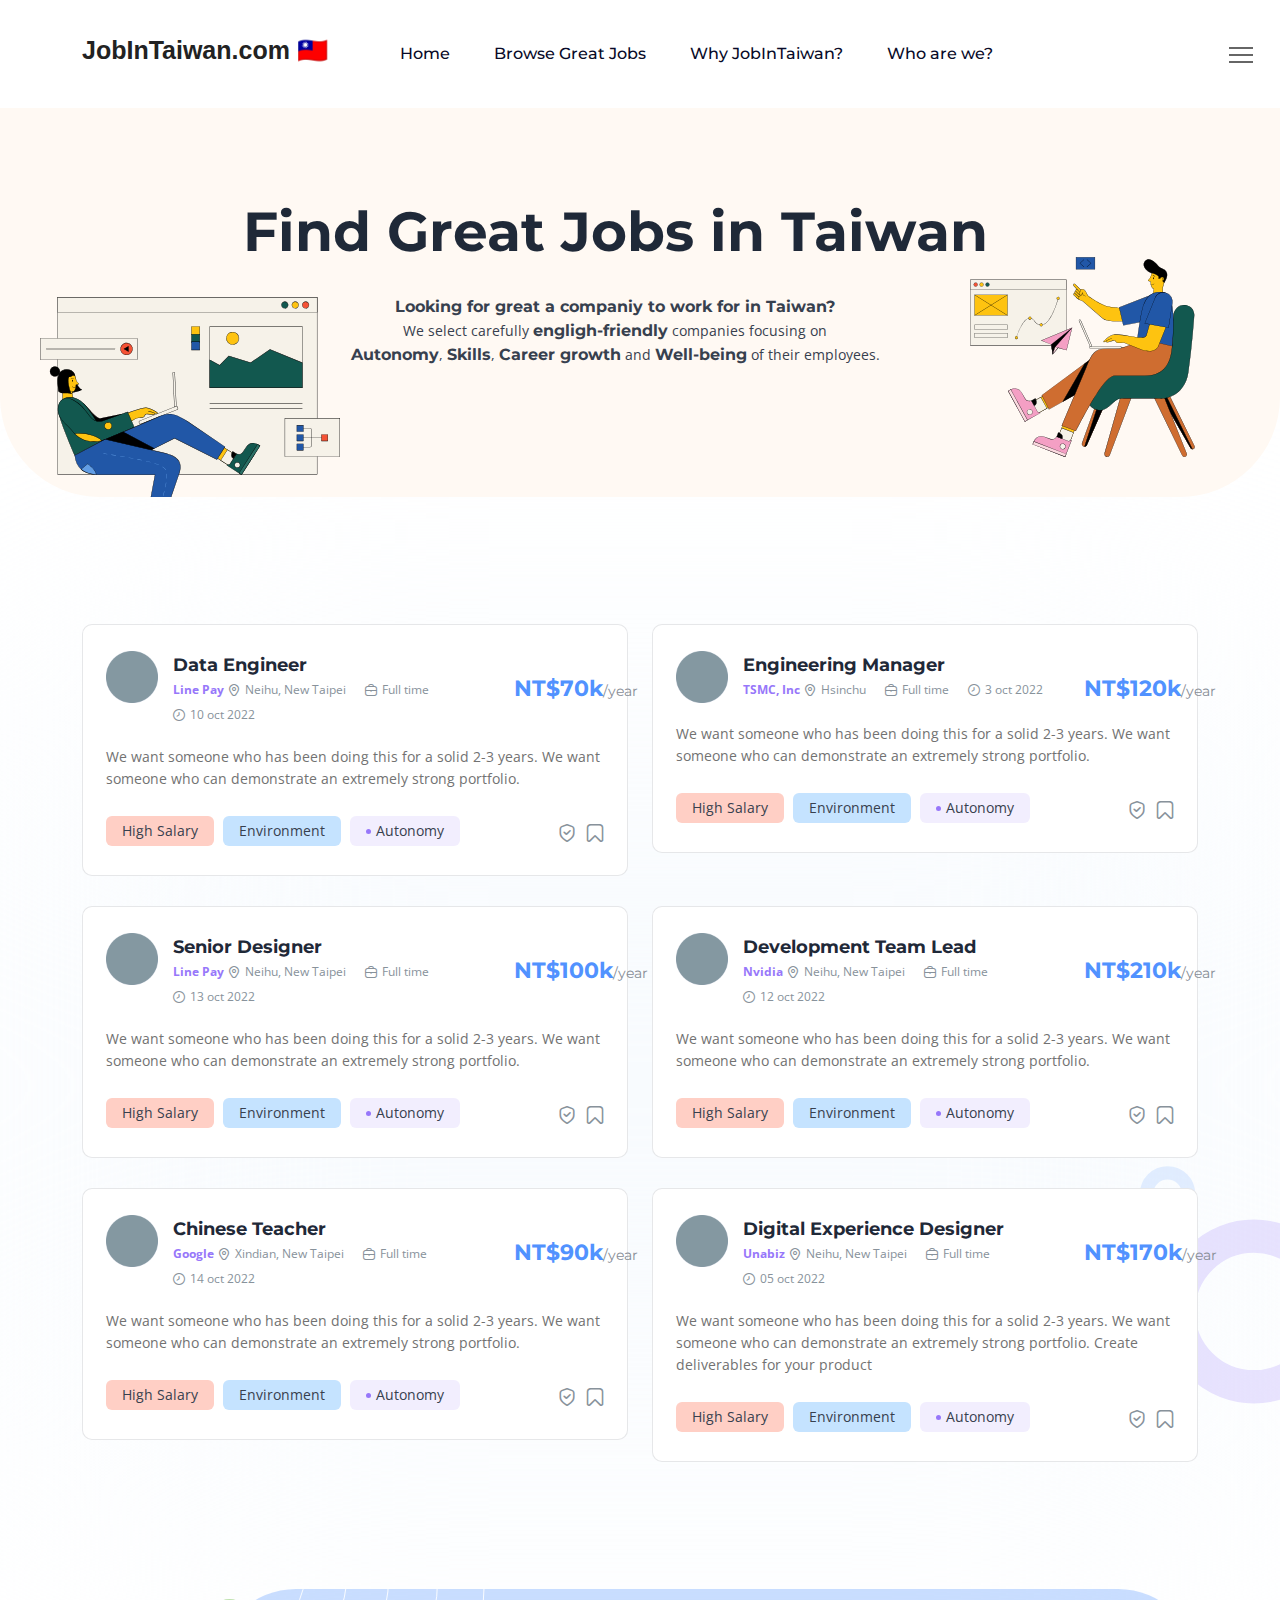
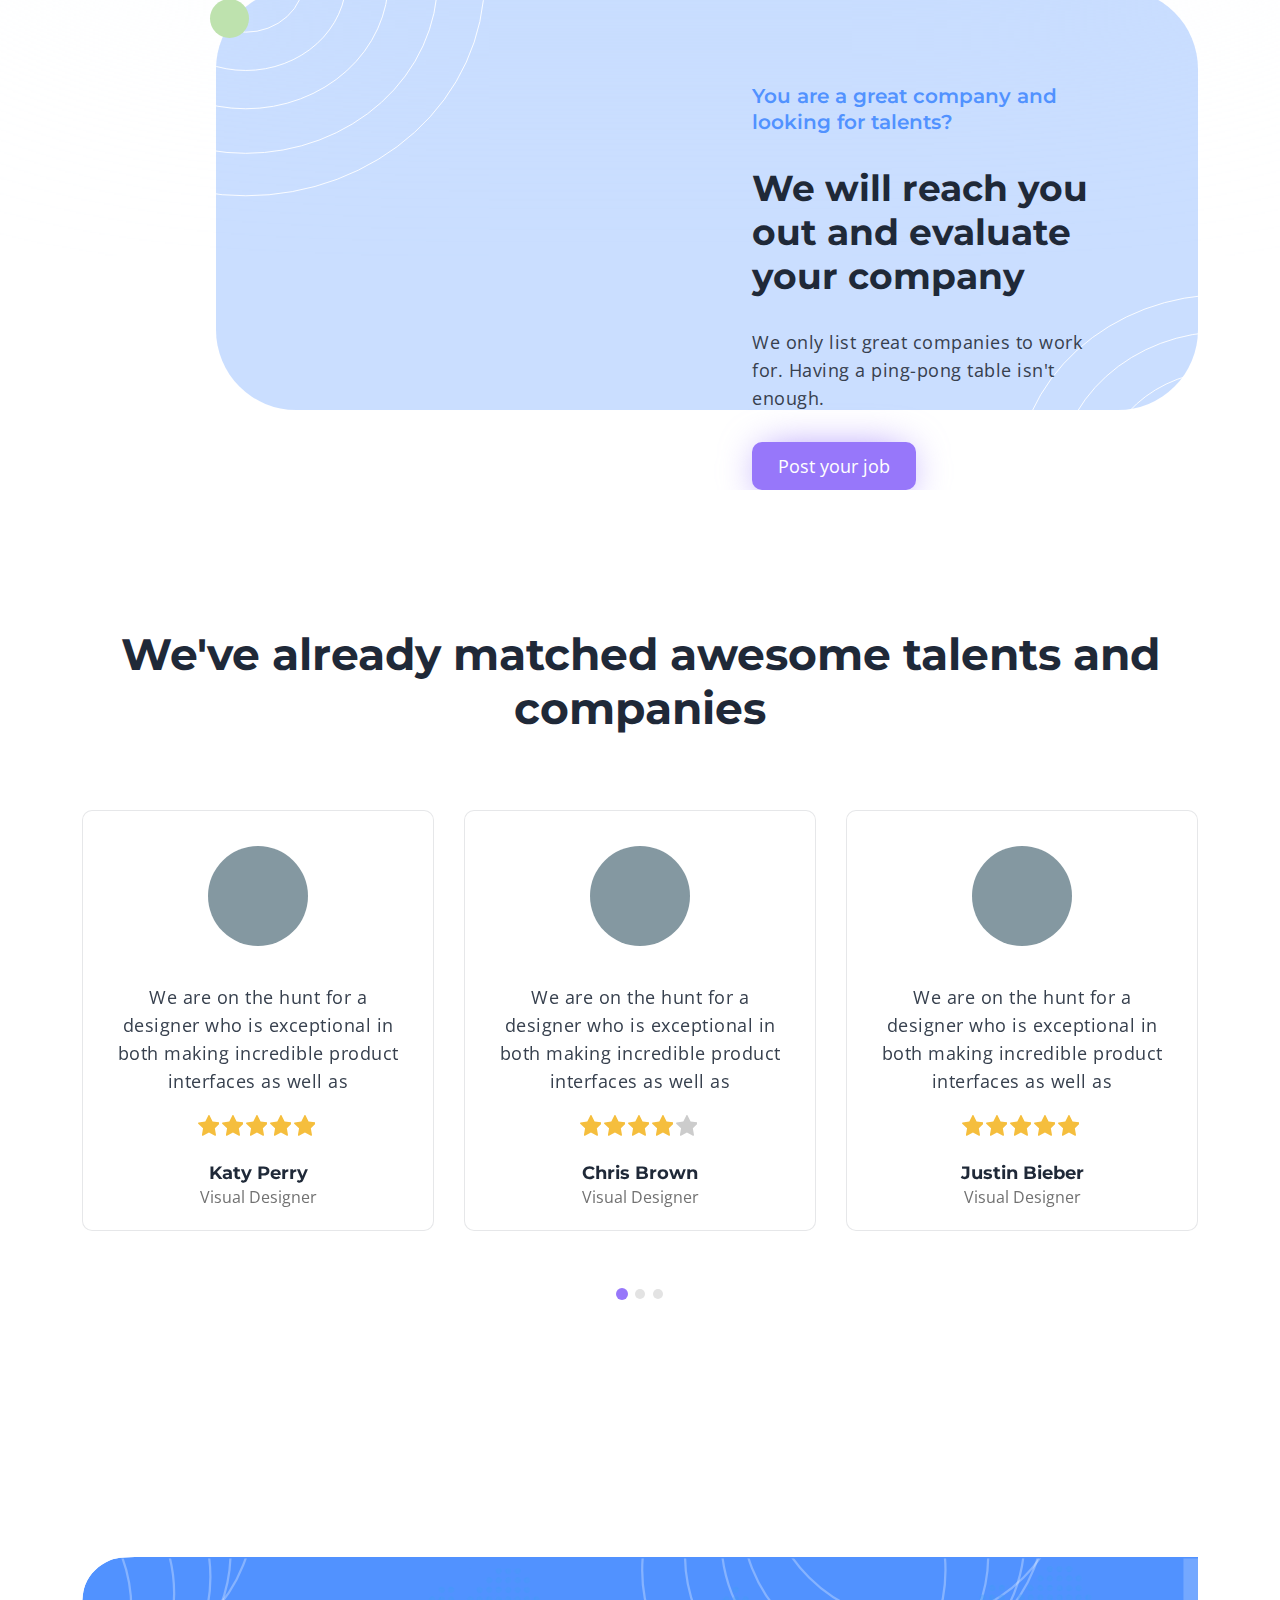
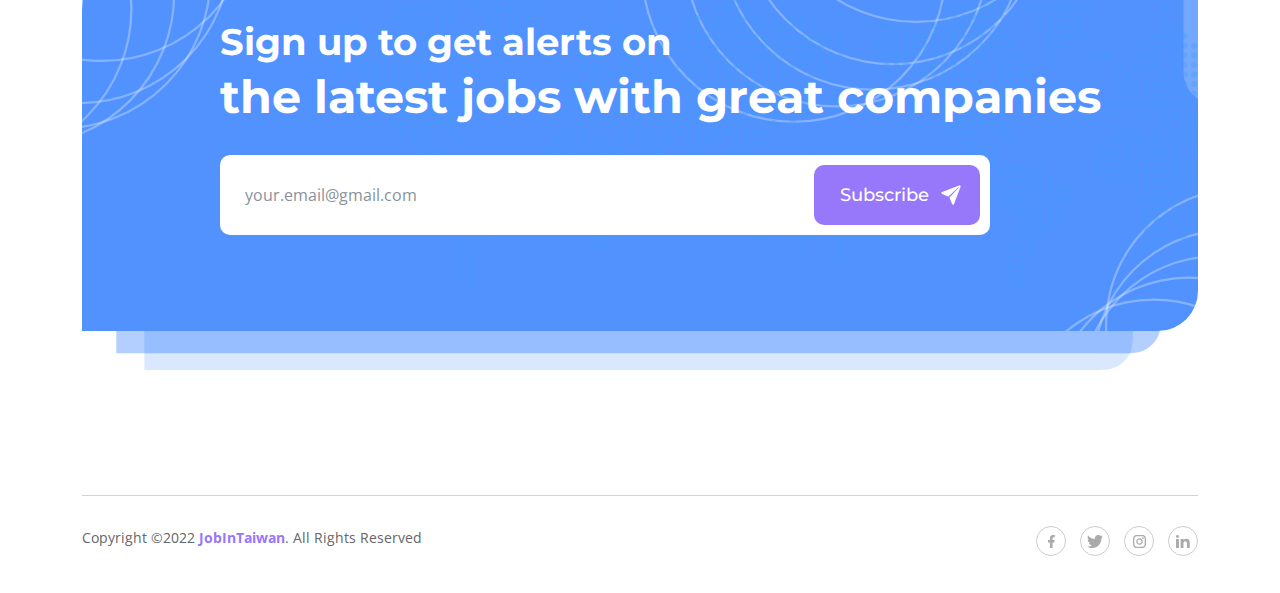
==== index.html @ 274bba0e "replace" ====
<!DOCTYPE html>
<html class="no-js" lang="en">
<head>
    <meta charset="utf-8" />
    <title>JobInTaiwan - Find Great Jobs in Taiwan</title>
    <meta http-equiv="x-ua-compatible" content="ie=edge" />
    <meta name="description" content="" />
    <meta name="viewport" content="width=device-width, initial-scale=1" />
    <meta property="og:title" content="" />
    <meta property="og:type" content="" />
    <meta property="og:url" content="" />
    <meta property="og:image" content="" />
    <!-- Favicon -->
    <link rel="shortcut icon" type="image/x-icon" href="assets/imgs/theme/favicon.svg" />
    <!-- Template CSS -->
    <link rel="stylesheet" href="assets/css/plugins/animate.min.css" />
    <link rel="stylesheet" href="assets/css/main.css?v=1.0" />
</head>

<body>
    <!-- Preloader Start -->
    <div id="preloader-active">
        <div class="preloader d-flex align-items-center justify-content-center">
            <div class="preloader-inner position-relative">
                <div class="text-center">
                    <img src="assets/imgs/theme/loading.gif" alt="jobintaiwan" />
                </div>
            </div>
        </div>
    </div>
    <header class="header sticky-bar">
        <div class="container">
            <div class="main-header">
                <div class="header-left">
                    <div class="header-logo">
                        <a class="logo-text" href="index.html">JobInTaiwan.com 🇹🇼</a>
                    </div>
                    <div class="header-nav">
                        <nav class="nav-main-menu d-none d-xl-block">
                            <ul class="main-menu">
                                <li class="">
                                    <a class="active" href="index.html">Home</a>
                                </li>
                                <li class="">
                                    <a href="#good-jobs">Browse Great Jobs</a>
                                </li>
                                <li class="">
                                    <a href="why.html">Why JobInTaiwan?</a>
                                </li>
                                <li class="">
                                    <a href="about.html">Who are we?</a>
                                </li>
                            </ul>
                        </nav>
                        <div class="burger-icon burger-icon-white">
                            <span class="burger-icon-top"></span>
                            <span class="burger-icon-mid"></span>
                            <span class="burger-icon-bottom"></span>
                        </div>
                    </div>
                </div>
                <div class="header-right">
                    <div class="block-signin">
                        <a href="#" class="btn btn-default btn-shadow ml-40 hover-up">Post a Job</a>
                    </div>
                </div>
            </div>
        </div>
    </header>
    <div class="mobile-header-active mobile-header-wrapper-style perfect-scrollbar">
        <div class="mobile-header-wrapper-inner">
            <div class="mobile-header-top">
                <div class="user-account">
                    <img src="assets/imgs/avatar/ava_1.png" alt="jobintaiwan" />
                    <div class="content">
                    </div>
                </div>
            </div>
            <div class="mobile-header-content-area">
                <div class="perfect-scroll">
                    <div class="mobile-menu-wrap mobile-header-border">
                        <!-- mobile menu start -->
                        <nav>
                            <ul class="mobile-menu font-heading">
                                <li class="has-children">
                                    <a class="active" href="index.html">Home</a>
                                </li>
                                <li class="">
                                    <a href="index.html#good-jobs">Browse Jobs</a>
                                </li>
                                <li class="">
                                    <a href="about.html">Who are we?</a>
                                </li>
                                <li class="">
                                    <a href="why.html">Why JobInTaiwan?</a>
                                </li>
                            </ul>
                        </nav>
                        <!-- mobile menu end -->
                    </div>
                </div>
            </div>
        </div>
    </div>
    <!--End header-->
    <!-- Content -->
    <main class="main">
        <section class="section-box bg-banner-about banner-home-3 pt-30">
            <div class="banner-hero">
                <div class="banner-inner">
                    <div class="row">
                        <div class="col-lg-12">
                            <div class="block-banner">
                                <h2 class="heading-banner text-center ">Find Great Jobs in Taiwan</h2>
                                <div class="list-tags-banner mt-30 text-center">
                                    <strong>Looking for great a companiy to work for in Taiwan?</strong><br>
                                    We select carefully <strong>engligh-friendly</strong> companies focusing on <br/> 
                                    <strong>Autonomy</strong>, <strong>Skills</strong>, <strong>Career growth</strong> and <strong>Well-being</strong> of their employees.
                                </div>
                            </div>
                        </div>
                    </div>
                </div>
            </div>
        </section>
        <section class="section-box mt-80" id="good-jobs">
            <div class="container">
                <div class="list-recent-jobs list-job-2-col">
                    <div class="row">
                        <div class="col-lg-6 col-md-12 col-sm-12 col-12">

                            <!-- Item job -->
                            <div class="card-job hover-up">
                                <div class="card-job-top">
                                    <div class="card-job-top--image">
                                        <a href="employers-single.html">
                                            <figure><img alt="jobintaiwan" src="assets/imgs/page/job/digital.png" /></figure>
                                        </a>
                                    </div>
                                    <div class="card-job-top--info">
                                        <h6 class="card-job-top--info-heading"><a href="job-single.html">Data Engineer</a></h6>
                                        <div class="row">
                                            <div class="col-md-9">
                                                <a href="employers-list.html"><span class="card-job-top--company">Line Pay</span></a>
                                                <span class="card-job-top--location text-sm"><i class="fi-rr-marker"></i> Neihu, New Taipei</span>
                                                <span class="card-job-top--type-job text-sm"><i class="fi-rr-briefcase"></i>Full time</span>
                                                <span class="card-job-top--post-time text-sm"><i class="fi-rr-clock"></i> 10 oct 2022</span>
                                            </div>
                                            <div class="col-md-3 text-md-end text-start">
                                                <span class="card-job-top--price">NT$70k<span>/year</span></span>
                                            </div>
                                        </div>
                                    </div>
                                </div>
                                <div class="card-job-description mt-20">
                                    We want someone who has been doing this for a solid 2-3 years. We want someone who can
                                    demonstrate an extremely strong portfolio.
                                </div>
                                <div class="card-job-bottom mt-25">
                                    <div class="row">
                                        <div class="col-lg-9 col-sm-8 col-12">
                                            <a href="job-grid.html" class="btn btn-small background-urgent btn-pink mr-5">High Salary</a>
                                            <a href="job-grid-2.html" class="btn btn-small background-blue-light mr-5">Environment</a>
                                            <a href="job-grid.html" class="btn btn-small background-6 disc-btn">Autonomy</a>
                                        </div>
                                        <div class="col-lg-3 col-sm-4 col-12 text-end pt-5 pt-sm-15">
                                            <a href="#" class="text-lg color-muted"><i class="fi-rr-shield-check"></i></a>
                                            <a href="#" class="ml-5 text-lg color-muted"><i class="fi-rr-bookmark"></i></a>
                                        </div>
                                    </div>
                                </div>
                            </div>
                            <!-- End item job -->
                        </div>
                        <div class="col-lg-6 col-md-12 col-sm-12 col-12">
                            <!-- Item job -->
                            <div class="card-job hover-up">
                                <div class="card-job-top">
                                    <div class="card-job-top--image">
                                        <a href="employers-single.html">
                                            <figure><img alt="jobintaiwan" src="assets/imgs/page/job/n-digital.png" /></figure>
                                        </a>
                                    </div>
                                    <div class="card-job-top--info">
                                        <h6 class="card-job-top--info-heading"><a href="job-single.html">Engineering Manager</a></h6>
                                        <div class="row">
                                            <div class="col-md-9">
                                                <a href="employers-list.html"><span class="card-job-top--company">TSMC, Inc</span></a>
                                                <span class="card-job-top--location text-sm"><i class="fi-rr-marker"></i> Hsinchu</span>
                                                <span class="card-job-top--type-job text-sm"><i class="fi-rr-briefcase"></i>Full time</span>
                                                <span class="card-job-top--post-time text-sm"><i class="fi-rr-clock"></i> 3 oct 2022</span>
                                            </div>
                                            <div class="col-md-3 text-md-end text-start">
                                                <span class="card-job-top--price">NT$120k<span>/year</span></span>
                                            </div>
                                        </div>
                                    </div>
                                </div>
                                <div class="card-job-description mt-20">
                                    We want someone who has been doing this for a solid 2-3 years. We want someone who can
                                    demonstrate an extremely strong portfolio.
                                </div>
                                <div class="card-job-bottom mt-25">
                                    <div class="row">
                                        <div class="col-lg-9 col-sm-8 col-12">
                                            <a href="job-grid.html" class="btn btn-small background-urgent btn-pink mr-5">High Salary</a>
                                            <a href="job-grid-2.html" class="btn btn-small background-blue-light mr-5">Environment</a>
                                            <a href="job-grid.html" class="btn btn-small background-6 disc-btn">Autonomy</a>
                                        </div>
                                        <div class="col-lg-3 col-sm-4 col-12 text-end pt-5 pt-sm-15">
                                            <a href="#" class="text-lg color-muted"><i class="fi-rr-shield-check"></i></a>
                                            <a href="#" class="ml-5 text-lg color-muted"><i class="fi-rr-bookmark"></i></a>
                                        </div>
                                    </div>
                                </div>
                            </div>
                            <!-- End item job -->
                        </div>
                        <div class="col-lg-6 col-md-12 col-sm-12 col-12">
                            <!-- Item job -->
                            <div class="card-job hover-up">
                                <div class="card-job-top">
                                    <div class="card-job-top--image">
                                        <a href="employers-single.html">
                                            <figure><img alt="jobintaiwan" src="assets/imgs/page/job/n-digital2.png" /></figure>
                                        </a>
                                    </div>
                                    <div class="card-job-top--info">
                                        <h6 class="card-job-top--info-heading"><a href="job-single.html">Senior Designer</a>
                                        </h6>
                                        <div class="row">
                                            <div class="col-md-9">
                                                <a href="employers-list.html"><span class="card-job-top--company">Line Pay</span></a>
                                                <span class="card-job-top--location text-sm"><i class="fi-rr-marker"></i> Neihu, New Taipei</span>
                                                <span class="card-job-top--type-job text-sm"><i class="fi-rr-briefcase"></i>Full time</span>
                                                <span class="card-job-top--post-time text-sm"><i class="fi-rr-clock"></i> 13 oct 2022</span>
                                            </div>
                                            <div class="col-md-3 text-md-end text-start">
                                                <span class="card-job-top--price">NT$100k<span>/year</span></span>
                                            </div>
                                        </div>
                                    </div>
                                </div>
                                <div class="card-job-description mt-20">
                                    We want someone who has been doing this for a solid 2-3 years. We want someone who can
                                    demonstrate an extremely strong portfolio.
                                </div>
                                <div class="card-job-bottom mt-25">
                                    <div class="row">
                                        <div class="col-lg-9 col-sm-8 col-12">
                                            <a href="job-grid.html" class="btn btn-small background-urgent btn-pink mr-5">High Salary</a>
                                            <a href="job-grid-2.html" class="btn btn-small background-blue-light mr-5">Environment</a>
                                            <a href="job-grid.html" class="btn btn-small background-6 disc-btn">Autonomy</a>
                                        </div>
                                        <div class="col-lg-3 col-sm-4 col-12 text-end pt-5 pt-sm-15">
                                            <a href="#" class="text-lg color-muted"><i class="fi-rr-shield-check"></i></a>
                                            <a href="#" class="ml-5 text-lg color-muted"><i class="fi-rr-bookmark"></i></a>
                                        </div>
                                    </div>
                                </div>
                            </div>
                            <!-- End item job -->
                        </div>
                        <div class="col-lg-6 col-md-12 col-sm-12 col-12">
                            <!-- Item job -->
                            <div class="card-job hover-u">
                                <div class="card-job-top">
                                    <div class="card-job-top--image">
                                        <a href="employers-single.html">
                                            <figure><img alt="jobintaiwan" src="assets/imgs/page/job/digital.png" /></figure>
                                        </a>
                                    </div>
                                    <div class="card-job-top--info">
                                        <h6 class="card-job-top--info-heading"><a href="job-single.html">Development Team Lead</a></h6>
                                        <div class="row">
                                            <div class="col-md-9">
                                                <a href="employers-list.html"><span class="card-job-top--company">Nvidia</span></a>
                                                <span class="card-job-top--location text-sm"><i class="fi-rr-marker"></i> Neihu, New Taipei</span>
                                                <span class="card-job-top--type-job text-sm"><i class="fi-rr-briefcase"></i>Full time</span>
                                                <span class="card-job-top--post-time text-sm"><i class="fi-rr-clock"></i> 12 oct 2022</span>
                                            </div>
                                            <div class="col-md-3 text-md-end text-start">
                                                <span class="card-job-top--price">NT$210k<span>/year</span></span>
                                            </div>
                                        </div>
                                    </div>
                                </div>
                                <div class="card-job-description mt-20">
                                    We want someone who has been doing this for a solid 2-3 years. We want someone who can
                                    demonstrate an extremely strong portfolio.
                                </div>
                                <div class="card-job-bottom mt-25">
                                    <div class="row">
                                        <div class="col-lg-9 col-sm-8 col-12">
                                            <a href="job-grid.html" class="btn btn-small background-urgent btn-pink mr-5">High Salary</a>
                                            <a href="job-grid-2.html" class="btn btn-small background-blue-light mr-5">Environment</a>
                                            <a href="job-grid.html" class="btn btn-small background-6 disc-btn">Autonomy</a>
                                        </div>
                                        <div class="col-lg-3 col-sm-4 col-12 text-end pt-5 pt-sm-15">
                                            <a href="#" class="text-lg color-muted"><i class="fi-rr-shield-check"></i></a>
                                            <a href="#" class="ml-5 text-lg color-muted"><i class="fi-rr-bookmark"></i></a>
                                        </div>
                                    </div>
                                </div>
                            </div>
                            <!-- End item job -->
                        </div>
                        <div class="col-lg-6 col-md-12 col-sm-12 col-12">
                            <!-- Item job -->
                            <div class="card-job hover-up">
                                <div class="card-job-top">
                                    <div class="card-job-top--image">
                                        <a href="employers-single.html">
                                            <figure><img alt="jobintaiwan" src="assets/imgs/page/job/n-digital.png" /></figure>
                                        </a>
                                    </div>
                                    <div class="card-job-top--info">
                                        <h6 class="card-job-top--info-heading"><a href="job-single.html">Chinese Teacher</a>
                                        </h6>
                                        <div class="row">
                                            <div class="col-md-9">
                                                <a href="employers-list.html"><span class="card-job-top--company">Google</span></a>
                                                <span class="card-job-top--location text-sm"><i class="fi-rr-marker"></i> Xindian, New Taipei</span>
                                                <span class="card-job-top--type-job text-sm"><i class="fi-rr-briefcase"></i>Full time</span>
                                                <span class="card-job-top--post-time text-sm"><i class="fi-rr-clock"></i> 14 oct 2022</span>
                                            </div>
                                            <div class="col-md-3 text-md-end text-start">
                                                <span class="card-job-top--price">NT$90k<span>/year</span></span>
                                            </div>
                                        </div>
                                    </div>
                                </div>
                                <div class="card-job-description mt-20">
                                    We want someone who has been doing this for a solid 2-3 years. We want someone who can
                                    demonstrate an extremely strong portfolio.
                                </div>
                                <div class="card-job-bottom mt-25">
                                    <div class="row">
                                        <div class="col-lg-9 col-sm-8 col-12">
                                            <a href="job-grid.html" class="btn btn-small background-urgent btn-pink mr-5">High Salary</a>
                                            <a href="job-grid-2.html" class="btn btn-small background-blue-light mr-5">Environment</a>
                                            <a href="job-grid.html" class="btn btn-small background-6 disc-btn">Autonomy</a>
                                        </div>
                                        <div class="col-lg-3 col-sm-4 col-12 text-end pt-5 pt-sm-15">
                                            <a href="#" class="text-lg color-muted"><i class="fi-rr-shield-check"></i></a>
                                            <a href="#" class="ml-5 text-lg color-muted"><i class="fi-rr-bookmark"></i></a>
                                        </div>
                                    </div>
                                </div>
                            </div>
                            <!-- End item job -->
                        </div>
                        <div class="col-lg-6 col-md-12 col-sm-12 col-12">
                            <!-- Item job -->
                            <div class="card-job hover-up">
                                <div class="card-job-top">
                                    <div class="card-job-top--image">
                                        <a href="employers-single.html">
                                            <figure><img alt="jobintaiwan" src="assets/imgs/page/job/n-digital2.png" /></figure>
                                        </a>
                                    </div>
                                    <div class="card-job-top--info">
                                        <h6 class="card-job-top--info-heading"><a href="job-single.html">Digital Experience Designer</a>
                                        </h6>
                                        <div class="row">
                                            <div class="col-md-9">
                                                <a href="employers-list.html"><span class="card-job-top--company">Unabiz</span></a>
                                                <span class="card-job-top--location text-sm"><i class="fi-rr-marker"></i> Neihu, New Taipei</span>
                                                <span class="card-job-top--type-job text-sm"><i class="fi-rr-briefcase"></i>Full time</span>
                                                <span class="card-job-top--post-time text-sm"><i class="fi-rr-clock"></i> 05 oct 2022</span>
                                            </div>
                                            <div class="col-md-3 text-md-end text-start">
                                                <span class="card-job-top--price">NT$170k<span>/year</span></span>
                                            </div>
                                        </div>
                                    </div>
                                </div>
                                <div class="card-job-description mt-20">
                                    We want someone who has been doing this for a solid 2-3 years. We want someone who can
                                    demonstrate an extremely strong portfolio. Create deliverables for your product
                                </div>
                                <div class="card-job-bottom mt-25">
                                    <div class="row">
                                        <div class="col-lg-9 col-sm-8 col-12">
                                            <a href="job-grid.html" class="btn btn-small background-urgent btn-pink mr-5">High Salary</a>
                                            <a href="job-grid-2.html" class="btn btn-small background-blue-light mr-5">Environment</a>
                                            <a href="job-grid.html" class="btn btn-small background-6 disc-btn">Autonomy</a>
                                        </div>
                                        <div class="col-lg-3 col-sm-4 col-12 text-end pt-5 pt-sm-15">
                                            <a href="#" class="text-lg color-muted"><i class="fi-rr-shield-check"></i></a>
                                            <a href="#" class="ml-5 text-lg color-muted"><i class="fi-rr-bookmark"></i></a>
                                        </div>
                                    </div>
                                </div>
                            </div>
                            <!-- End item job -->
                        </div>
                    </div>
                </div>
            </div>
        </section>
        <section class="section-box mt-90 mb-80">
            <div class="container">
                <div class="block-job-bg block-job-bg-homepage-2">
                    <div class="row">
                        <div class="col-lg-6 col-md-12 col-sm-12 col-12 d-none d-md-block">
                            <div class="box-image-findjob findjob-homepage-2 ml-0 wow animate__animated animate__fadeIn">
                                <figure><img alt="jobintaiwan" src="assets/imgs/page/about/img-findjob.png" /></figure>
                            </div>
                        </div>
                        <div class="col-lg-6 col-md-12 col-sm-12 col-12">
                            <div class="box-info-job pl-90 pt-30 pr-90">
                                <span class="text-blue">You are a great company and looking for talents?</span>
                                <h5 class="heading-36 mb-30 mt-30">We will reach you out and evaluate your company</h5>
                                <p class="text-lg">
                                    We only list great companies to work for. Having a ping-pong table isn't enough. 
                                </p>
                                <div class="box-button-shadow mt-30">
                                    <a href="job-grid.html" class="btn btn-default">Post your job</a>
                                </div>
                            </div>
                        </div>
                    </div>
                </div>
            </div>
        </section>
        <section class="section-box mt-50 mt-md-0">
            <div class="container">
                <h3 class="section-title text-center mb-15">We've already matched awesome talents and companies</h3>
                <div class="row mt-70">
                    <div class="box-swiper">
                        <div class="swiper-container swiper-group-3">
                            <div class="swiper-wrapper pb-70 pt-5">
                                <div class="swiper-slide">
                                    <div class="card-grid-3 hover-up">
                                        <div class="text-center card-grid-3-image card-grid-3-image-circle">
                                            <a href="candidates-single.html">
                                                <figure><img alt="jobintaiwan" src="assets/imgs/page/about/profile.png" /></figure>
                                            </a>
                                        </div>
                                        <div class="card-block-info mt-10">
                                            <p class="text-lg text-center">We are on the hunt for a designer who is exceptional
                                                in both making incredible product interfaces as well as</p>
                                            <div class="text-center mt-20 mb-25">
                                                <div class="rate">
                                                    <input type="radio" id="star5" name="rate" value="5" />
                                                    <label for="star5" title="text" class="checked">5 stars</label>
                                                    <input type="radio" id="star4" name="rate" value="4" />
                                                    <label for="star4" title="text" class="checked">4 stars</label>
                                                    <input type="radio" id="star3" name="rate" value="3" />
                                                    <label for="star3" title="text" class="checked">3 stars</label>
                                                    <input type="radio" id="star2" name="rate" value="2" />
                                                    <label for="star2" title="text" class="checked">2 stars</label>
                                                    <input type="radio" id="star1" name="rate" value="1" />
                                                    <label for="star1" title="text" class="checked">1 star</label>
                                                </div>
                                            </div>
                                            <div class="card-profile text-center">
                                                <strong>Katy Perry</strong>
                                                <span>Visual Designer</span>
                                            </div>
                                        </div>
                                    </div>
                                </div>
                                <div class="swiper-slide">
                                    <div class="card-grid-3 hover-up">
                                        <div class="text-center card-grid-3-image card-grid-3-image-circle">
                                            <a href="candidates-single.html">
                                                <figure><img alt="jobintaiwan" src="assets/imgs/page/about/profile2.png" /></figure>
                                            </a>
                                        </div>
                                        <div class="card-block-info mt-10">
                                            <p class="text-lg text-center">We are on the hunt for a designer who is exceptional
                                                in both making incredible product interfaces as well as</p>
                                            <div class="text-center mt-20 mb-25">
                                                <div class="rate">
                                                    <input type="radio" id="star52" name="rate" value="5" />
                                                    <label for="star52" title="text">5 stars</label>
                                                    <input type="radio" id="star42" name="rate" value="4" />
                                                    <label for="star42" title="text" class="checked">4 stars</label>
                                                    <input type="radio" id="star32" name="rate" value="3" />
                                                    <label for="star32" title="text" class="checked">3 stars</label>
                                                    <input type="radio" id="star22" name="rate" value="2" />
                                                    <label for="star22" title="text" class="checked">2 stars</label>
                                                    <input type="radio" id="star12" name="rate" value="1" />
                                                    <label for="star12" title="text" class="checked">1 star</label>
                                                </div>
                                            </div>
                                            <div class="card-profile text-center">
                                                <strong>Chris Brown</strong>
                                                <span>Visual Designer</span>
                                            </div>
                                        </div>
                                    </div>
                                </div>
                                <div class="swiper-slide">
                                    <div class="card-grid-3 hover-up">
                                        <div class="text-center card-grid-3-image card-grid-3-image-circle">
                                            <a href="candidates-single.html">
                                                <figure><img alt="jobintaiwan" src="assets/imgs/page/about/profile3.png" /></figure>
                                            </a>
                                        </div>
                                        <div class="card-block-info mt-10">
                                            <p class="text-lg text-center">We are on the hunt for a designer who is exceptional
                                                in both making incredible product interfaces as well as</p>
                                            <div class="text-center mt-20 mb-25">
                                                <div class="rate">
                                                    <input type="radio" id="star53" name="rate" value="5" />
                                                    <label for="star53" title="text" class="checked">5 stars</label>
                                                    <input type="radio" id="star43" name="rate" value="4" />
                                                    <label for="star43" title="text" class="checked">4 stars</label>
                                                    <input type="radio" id="star33" name="rate" value="3" />
                                                    <label for="star33" title="text" class="checked">3 stars</label>
                                                    <input type="radio" id="star23" name="rate" value="2" />
                                                    <label for="star23" title="text" class="checked">2 stars</label>
                                                    <input type="radio" id="star13" name="rate" value="1" />
                                                    <label for="star13" title="text" class="checked">1 star</label>
                                                </div>
                                            </div>
                                            <div class="card-profile text-center">
                                                <strong>Justin Bieber</strong>
                                                <span>Visual Designer</span>
                                            </div>
                                        </div>
                                    </div>
                                </div>
                            </div>
                            <div class="swiper-pagination swiper-pagination3"></div>
                        </div>
                    </div>
                </div>
            </div>
        </section>
        <div class="section-box">
            <div class="container">
                <ul class="list-partners">
                    <li class="wow animate__animated animate__fadeInUp hover-up" data-wow-delay="0s">
                        <a href="#">
                            <figure><img alt="jobintaiwan" src="assets/imgs/jobs/logos/samsung.svg" /></figure>
                        </a>
                    </li>
                    <li class="wow animate__animated animate__fadeInUp hover-up" data-wow-delay=".1s">
                        <a href="#">
                            <figure><img alt="jobintaiwan" src="assets/imgs/jobs/logos/google.svg" /></figure>
                        </a>
                    </li>
                    <li class="wow animate__animated animate__fadeInUp hover-up" data-wow-delay=".2s">
                        <a href="#">
                            <figure><img alt="jobintaiwan" src="assets/imgs/jobs/logos/facebook.svg" /></figure>
                        </a>
                    </li>
                    <li class="wow animate__animated animate__fadeInUp hover-up" data-wow-delay=".3s">
                        <a href="#">
                            <figure><img alt="jobintaiwan" src="assets/imgs/jobs/logos/pinterest.svg" /></figure>
                        </a>
                    </li>
                    <li class="wow animate__animated animate__fadeInUp hover-up" data-wow-delay=".4s">
                        <a href="#">
                            <figure><img alt="jobintaiwan" src="assets/imgs/jobs/logos/avaya.svg" /></figure>
                        </a>
                    </li>
                    <li class="wow animate__animated animate__fadeInUp hover-up" data-wow-delay=".5s">
                        <a href="#">
                            <figure><img alt="jobintaiwan" src="assets/imgs/jobs/logos/forbes.svg" /></figure>
                        </a>
                    </li>
                    <li class="wow animate__animated animate__fadeInUp hover-up" data-wow-delay=".1s">
                        <a href="#">
                            <figure><img alt="jobintaiwan" src="assets/imgs/jobs/logos/avis.svg" /></figure>
                        </a>
                    </li>
                    <li class="wow animate__animated animate__fadeInUp hover-up" data-wow-delay=".2s">
                        <a href="#">
                            <figure><img alt="jobintaiwan" src="assets/imgs/jobs/logos/nielsen.svg" /></figure>
                        </a>
                    </li>
                    <li class="wow animate__animated animate__fadeInUp hover-up" data-wow-delay=".3s">
                        <a href="#">
                            <figure><img alt="jobintaiwan" src="assets/imgs/jobs/logos/doordash.svg" /></figure>
                        </a>
                    </li>
                </ul>
            </div>
        </div>
        <section class="section-box mt-50 mb-60">
            <div class="container">
                <div class="box-newsletter">
                    <h5 class="text-md-newsletter">Sign up to get alerts on</h5>
                    <h6 class="text-lg-newsletter">the latest jobs with great companies</h6>
                    <div class="box-form-newsletter mt-30">
                        <form class="form-newsletter">
                            <input type="text" class="input-newsletter" value="" placeholder="your.email@gmail.com" />
                            <button class="btn btn-default font-heading icon-send-letter">Subscribe</button>
                        </form>
                    </div>
                </div>
                <div class="box-newsletter-bottom">
                    <div class="newsletter-bottom"></div>
                </div>
            </div>
        </section>
    </main>
    <!-- End Content -->
    <!-- Footer -->
    <footer class="footer mt-50">
        <div class="container">
            <div class="footer-bottom mt-50">
                <div class="row">
                    <div class="col-md-6">
                        Copyright ©2022 <a href="#"><strong>JobInTaiwan</strong></a>. All Rights Reserved
                    </div>
                    <div class="col-md-6 text-md-end text-start">
                        <div class="footer-social">
                            <a href="#" class="icon-socials icon-facebook"></a>
                            <a href="#" class="icon-socials icon-twitter"></a>
                            <a href="#" class="icon-socials icon-instagram"></a>
                            <a href="#" class="icon-socials icon-linkedin"></a>
                        </div>
                    </div>
                </div>
            </div>
        </div>
    </footer>
    <!-- End Footer -->
    <!-- Vendor JS-->
    <script src="assets/js/vendor/modernizr-3.6.0.min.js"></script>
    <script src="assets/js/vendor/jquery-3.6.0.min.js"></script>
    <script src="assets/js/vendor/jquery-migrate-3.3.0.min.js"></script>
    <script src="assets/js/vendor/bootstrap.bundle.min.js"></script>
    <script src="assets/js/plugins/waypoints.js"></script>
    <script src="assets/js/plugins/wow.js"></script>
    <script src="assets/js/plugins/magnific-popup.js"></script>
    <script src="assets/js/plugins/perfect-scrollbar.min.js"></script>
    <script src="assets/js/plugins/select2.min.js"></script>
    <script src="assets/js/plugins/isotope.js"></script>
    <script src="assets/js/plugins/scrollup.js"></script>
    <script src="assets/js/plugins/swiper-bundle.min.js"></script>
    <!-- Template  JS -->
    <script src="assets/js/main.js?v=1.0"></script>
</body>

</html>
---- assets/css/main.css ----
/***
==============================
TABLE CONTENT
 Import Google Fonts
 Include Third Party CSS Library
 GENERAL
 HEADER
 Offcanvas Sidebar
 Search form
 Main header
 Mega menu
 Header layouts
 Page layouts
 Pagination
 Breadcrumb
 CATEGORY PAGES
 SINGLE POST
 Author box
 comment
 Post share social
 WP STYPE
 Custom amine
***/
@import url("https://fonts.googleapis.com/css2?family=Montserrat:wght@400;500;600;700&family=Open+Sans:wght@400;600;700&display=swap");
/*import vendors*/
@import url(vendors/normalize.css);
@import url(vendors/bootstrap.min.css);
@import url(vendors/uicons-regular-rounded.css);
/*import plugins*/
@import url(plugins/swiper-bundle.min.css);
@import url(plugins/magnific-popup.css);
@import url(plugins/select2.min.css);
@import url(plugins/perfect-scrollbar.css);
/*RESET*/
html,
body,
div,
span,
applet,
object,
iframe,
h1,
h2,
h3,
h4,
h5,
h6,
p,
blockquote,
pre,
a,
abbr,
acronym,
address,
big,
cite,
code,
del,
dfn,
em,
img,
ins,
kbd,
q,
s,
samp,
small,
strike,
strong,
sub,
sup,
tt,
var,
b,
u,
i,
center,
dl,
dt,
dd,
ol,
ul,
li,
fieldset,
form,
label,
legend,
table,
caption,
tbody,
tfoot,
thead,
tr,
th,
td,
article,
aside,
canvas,
details,
embed,
figure,
figcaption,
footer,
header,
hgroup,
menu,
nav,
output,
ruby,
section,
summary,
time,
mark,
audio,
video {
  margin: 0;
  padding: 0;
  border: 0;
  font-size: 100%;
  font: inherit;
  vertical-align: baseline;
}

main {
  display: block;
  clear: both;
}

main.main {
  padding-top: 108px;
}

thead {
  font-weight: 600;
}

article,
aside,
details,
figcaption,
figure,
footer,
header,
hgroup,
menu,
nav,
section {
  display: block;
}

body {
  line-height: 1;
}

ol,
ul {
  list-style: none;
}

blockquote,
q {
  quotes: none;
}

blockquote:before,
blockquote:after,
q:before,
q:after {
  content: "";
  content: none;
}

table {
  border-collapse: collapse;
  border-spacing: 0;
}

img {
  max-width: 100%;
}

input,
select,
button,
textarea {
  font-family: "Open Sans", sans-serif;
  font-size: 14px;
}

*:focus,
select:focus,
.custom-select:focus,
button:focus,
textarea:focus,
textarea.form-control:focus,
input.form-control:focus,
input[type="text"]:focus,
input[type="password"]:focus,
input[type="email"]:focus,
input[type="number"]:focus,
[type="text"].form-control:focus,
[type="password"].form-control:focus,
[type="email"].form-control:focus,
[type="tel"].form-control:focus,
[contenteditable].form-control:focus {
  outline: none !important;
  -webkit-box-shadow: none !important;
          box-shadow: none !important;
}

input:focus::-moz-placeholder {
  opacity: 0;
  -webkit-transition: 0.4s;
  transition: 0.4s;
}

a {
  color: #9777fa;
}

a:hover {
  color: #7856dd;
}

li.hr span {
  width: 100%;
  height: 1px;
  background-color: #e4e4e4;
  margin: 20px 0;
  display: block;
}

/*--- Common Classes---------------------*/
::-moz-selection {
  background: #9777fa;
  /* WebKit/Blink Browsers */
  color: #fff;
}
::selection {
  background: #9777fa;
  /* WebKit/Blink Browsers */
  color: #fff;
}

::-moz-selection {
  background: #9777fa;
  /* Gecko Browsers */
  color: #fff;
}

::-webkit-input-placeholder {
  color: #88929b;
  opacity: 1;
}

:-ms-input-placeholder {
  color: #88929b;
  opacity: 1;
}

::-ms-input-placeholder {
  color: #88929b;
  opacity: 1;
}

::placeholder {
  color: #88929b;
  opacity: 1;
}

:-ms-input-placeholder,
::-webkit-input-placeholder {
  color: #88929b;
  opacity: 1;
}

.fix {
  overflow: hidden;
}

.hidden {
  display: none;
}

.clear {
  clear: both;
}

.section {
  float: left;
  width: 100%;
}

.f-right {
  float: right;
}

.capitalize {
  text-transform: capitalize;
}

.uppercase {
  text-transform: uppercase;
}

.bg-img {
  background-position: center center;
  background-size: cover;
}

.position-relative {
  position: relative;
}

.height-100vh {
  height: 100vh !important;
}

*:focus,
select:focus,
.custom-select:focus,
button:focus,
textarea:focus,
textarea.form-control:focus,
input.form-control:focus,
input[type="text"]:focus,
input[type="password"]:focus,
input[type="email"]:focus,
input[type="number"]:focus,
[type="text"].form-control:focus,
[type="password"].form-control:focus,
[type="email"].form-control:focus,
[type="tel"].form-control:focus,
[contenteditable].form-control:focus {
  outline: none !important;
  -webkit-box-shadow: none;
          box-shadow: none;
}

.border-radius {
  border-radius: 4px;
}

.border-radius-5 {
  border-radius: 5px;
}

.border-radius-10 {
  border-radius: 10px;
}

.border-radius-15 {
  border-radius: 15px;
}

.border-radius-20 {
  border-radius: 20px;
}

.hover-up {
  -webkit-transition: all 0.25s cubic-bezier(0.02, 0.01, 0.47, 1);
  transition: all 0.25s cubic-bezier(0.02, 0.01, 0.47, 1);
}

.hover-up:hover {
  -webkit-transform: translateY(-3px);
          transform: translateY(-3px);
  -webkit-transition: all 0.25s cubic-bezier(0.02, 0.01, 0.47, 1);
  transition: all 0.25s cubic-bezier(0.02, 0.01, 0.47, 1);
}

body {
  background: url(../imgs/theme/background-blur.svg) no-repeat 0px 14%;
  background-size: contain;
}

.none-shadow {
  -webkit-box-shadow: none !important;
          box-shadow: none !important;
}

.form-control {
  border: 1px solid rgba(6, 18, 36, 0.1);
  border-radius: 10px;
  background-color: #ffffff;
  padding: 11px 15px 13px 15px;
  width: 100%;
  color: #88929b;
}

.form-control::-webkit-input-placeholder {
  color: #88929b;
}

.form-control:-ms-input-placeholder {
  color: #88929b;
}

.form-control::-ms-input-placeholder {
  color: #88929b;
}

.form-control::placeholder {
  color: #88929b;
}

.form-group {
  position: relative;
}

.form-group i {
  position: absolute;
  top: 50%;
  -webkit-transform: translateY(-50%);
          transform: translateY(-50%);
  left: 15px;
  font-size: 18px;
  color: #88929b;
}

.form-icons {
  padding-left: 41px;
}

.text-white {
  color: #ffffff;
}

@media (min-width: 1400px) {
  .container {
    max-width: 1344px;
  }
}

strong {
  font-weight: bold;
}

.color-muted {
  color: #88929b !important;
}

.divider {
  border-top: 1px solid rgba(6, 18, 36, 0.1);
  margin: 20px 0px;
}

a {
  text-decoration: none;
}

*:hover {
  -webkit-transition-duration: 0.2s;
          transition-duration: 0.2s;
}

.section-box {
  display: inline-block;
  width: 100%;
  overflow: hidden;
}

.text-shadow {
  text-shadow: 0px 4px 4px rgba(0, 0, 0, 0.25);
}

.img-responsive {
  max-width: 100%;
}

.select2-container--default .select2-selection--single .select2-selection__rendered {
  color: #88929b;
  line-height: 28px;
  font-family: "Open Sans", sans-serif;
  font-size: 14px;
}

.select2-search.select2-search--dropdown {
  padding: 0;
  margin-bottom: 10px;
}

.select2-container--default .select2-search--dropdown .select2-search__field {
  border: thin solid #ececec;
  border-radius: 8px;
  height: 40px;
  padding-left: 15px;
}

.select2-dropdown {
  border-color: #ffffff;
  -webkit-box-shadow: 0px 9px 26px 0px rgba(31, 31, 51, 0.06);
          box-shadow: 0px 9px 26px 0px rgba(31, 31, 51, 0.06);
}

.select2-container--open .select2-dropdown--below {
  border: thin solid #ececec;
  padding: 15px;
  margin-top: 10px;
  border-radius: 10px;
}

.select-style .select2-selection--single .select2-selection__rendered {
  color: #88929b;
}

.select-style .select2 {
  border: 1px solid rgba(6, 18, 36, 0.1);
  border-radius: 10px;
  padding: 10px 20px 10px 20px;
  display: inline-block;
  width: 100% !important;
}

.select-style .select2 .select2-selection__arrow {
  background: url(../imgs/theme/icons/arrow-down.svg) no-repeat right 10px center;
  top: 11px;
  width: 26px;
  opacity: 0.5;
}

.select-style .select2 .select2-selection__arrow b {
  display: none !important;
}

.select-style-icon .select2 {
  padding-left: 33px;
}

.dropdown {
  position: relative;
}

.dropdown .dropdown-menu.show {
  border: thin solid #ececec;
  -webkit-box-shadow: 0px 9px 26px 0px rgba(31, 31, 51, 0.06);
          box-shadow: 0px 9px 26px 0px rgba(31, 31, 51, 0.06);
  background-color: #ffffff;
  border-radius: 10px;
  padding: 0;
}

.dropdown .dropdown-menu.show .dropdown-item {
  padding: 10px 20px;
  color: #636477;
  font-size: 14px;
}

.dropdown .dropdown-menu.show .dropdown-item.active {
  color: #fff;
  text-decoration: none;
  background-color: #9777fa;
}

.dropdown .dropdown-menu.show .dropdown-item:active {
  color: #fff;
  text-decoration: none;
  background-color: #9777fa;
}

.dropdown.dropdown-sort .dropdown-menu.show {
  border-radius: 10px;
  margin-top: 20px;
}

a,
button,
img,
input,
span,
h4 {
  -webkit-transition: all .3s ease 0s;
  transition: all .3s ease 0s;
}

@-webkit-keyframes slideleft {
  10% {
    opacity: 0;
    -webkit-transform: scale(0);
            transform: scale(0);
    right: 0;
  }
  50% {
    opacity: 1;
    -webkit-transform: scale(1);
            transform: scale(1);
  }
  90% {
    opacity: 0;
    -webkit-transform: scale(0);
            transform: scale(0);
    right: 100%;
  }
}

@keyframes slideleft {
  10% {
    opacity: 0;
    -webkit-transform: scale(0);
            transform: scale(0);
    right: 0;
  }
  50% {
    opacity: 1;
    -webkit-transform: scale(1);
            transform: scale(1);
  }
  90% {
    opacity: 0;
    -webkit-transform: scale(0);
            transform: scale(0);
    right: 100%;
  }
}

[data-loader='spinner'] {
  width: 35px;
  height: 35px;
  display: inline-block;
  -webkit-animation: spinner 1.2s infinite ease-in-out;
  animation: spinner 1.2s infinite ease-in-out;
  background: url(../imgs/favicon.svg);
  -webkit-box-shadow: 0 0 10px #fff;
          box-shadow: 0 0 10px #fff;
}

@-webkit-keyframes spinner {
  0% {
    -webkit-transform: perspective(120px) rotateX(0) rotateY(0);
    transform: perspective(120px) rotateX(0) rotateY(0);
  }
  50% {
    -webkit-transform: perspective(120px) rotateX(-180deg) rotateY(0);
    transform: perspective(120px) rotateX(-180deg) rotateY(0);
  }
  100% {
    -webkit-transform: perspective(120px) rotateX(-180deg) rotateY(-180deg);
    transform: perspective(120px) rotateX(-180deg) rotateY(-180deg);
  }
}

@keyframes spinner {
  0% {
    -webkit-transform: perspective(120px) rotateX(0) rotateY(0);
    transform: perspective(120px) rotateX(0) rotateY(0);
  }
  50% {
    -webkit-transform: perspective(120px) rotateX(-180deg) rotateY(0);
    transform: perspective(120px) rotateX(-180deg) rotateY(0);
  }
  100% {
    -webkit-transform: perspective(120px) rotateX(-180deg) rotateY(-180deg);
    transform: perspective(120px) rotateX(-180deg) rotateY(-180deg);
  }
}

@-webkit-keyframes shadow-pulse {
  0% {
    -webkit-box-shadow: 0 0 0 0px rgba(151, 119, 250, 0.8);
            box-shadow: 0 0 0 0px rgba(151, 119, 250, 0.8);
  }
  100% {
    -webkit-box-shadow: 0 0 0 5px rgba(0, 0, 0, 0);
            box-shadow: 0 0 0 5px rgba(0, 0, 0, 0);
  }
}

@keyframes shadow-pulse {
  0% {
    -webkit-box-shadow: 0 0 0 0px rgba(151, 119, 250, 0.8);
            box-shadow: 0 0 0 0px rgba(151, 119, 250, 0.8);
  }
  100% {
    -webkit-box-shadow: 0 0 0 5px rgba(0, 0, 0, 0);
            box-shadow: 0 0 0 5px rgba(0, 0, 0, 0);
  }
}

@-webkit-keyframes shadow-pulse-big {
  0% {
    -webkit-box-shadow: 0 0 0 0px rgba(239, 63, 72, 0.1);
            box-shadow: 0 0 0 0px rgba(239, 63, 72, 0.1);
  }
  100% {
    -webkit-box-shadow: 0 0 0 20px rgba(0, 0, 0, 0);
            box-shadow: 0 0 0 20px rgba(0, 0, 0, 0);
  }
}

@keyframes shadow-pulse-big {
  0% {
    -webkit-box-shadow: 0 0 0 0px rgba(239, 63, 72, 0.1);
            box-shadow: 0 0 0 0px rgba(239, 63, 72, 0.1);
  }
  100% {
    -webkit-box-shadow: 0 0 0 20px rgba(0, 0, 0, 0);
            box-shadow: 0 0 0 20px rgba(0, 0, 0, 0);
  }
}

@-webkit-keyframes jump {
  0% {
    -webkit-transform: translate3d(0, 20%, 0);
            transform: translate3d(0, 20%, 0);
  }
  100% {
    -webkit-transform: translate3d(0, 0, 0);
            transform: translate3d(0, 0, 0);
  }
}

@keyframes jump {
  0% {
    -webkit-transform: translate3d(0, 20%, 0);
            transform: translate3d(0, 20%, 0);
  }
  100% {
    -webkit-transform: translate3d(0, 0, 0);
            transform: translate3d(0, 0, 0);
  }
}

.jump {
  -webkit-transform-origin: 0;
          transform-origin: 0;
  -webkit-animation: jump .5s linear alternate infinite;
          animation: jump .5s linear alternate infinite;
}

/*TYPOGRAPHY*/
body {
  color: #37404e;
  font-family: "Open Sans", sans-serif;
  font-size: 14px;
  line-height: 24px;
  font-style: normal;
  font-weight: 400;
}

h1,
h2,
h3,
h4,
h5,
h6,
.font-heading,
.display-1,
.display-2,
.heading-lg,
.heading-sm-1 {
  font-family: "Montserrat", sans-serif;
  color: #1f2938;
  font-weight: 700;
  line-height: 1.2;
}

h1 {
  font-size: 69px;
  line-height: 1.2;
}

h2 {
  font-size: 55px;
  line-height: 67px;
}

h3 {
  font-size: 44px;
  line-height: 54px;
}

h4 {
  font-size: 28px;
  line-height: 34px;
}

h5 {
  font-size: 22px;
  line-height: 28px;
  font-weight: 500;
}

h6 {
  font-size: 16px;
  line-height: 22px;
  font-weight: 500;
}

.heading-lg {
  font-size: 52px;
  line-height: 63px;
  font-weight: bold;
}

.heading-md {
  font-size: 20px;
  line-height: 24px;
  color: #111112;
  font-weight: 500;
  font-family: "Montserrat", sans-serif;
}

.heading-sm {
  font-size: 14px;
  line-height: 20px;
  font-weight: 500;
}

.text-sm {
  font-size: 12px;
  line-height: 16px;
  font-family: "Open Sans", sans-serif;
}

.text-md {
  font-size: 16px;
  line-height: 20px;
  font-family: "Open Sans", sans-serif;
}

.small-heading {
  font-size: 16px;
  line-height: 20px;
  font-weight: bold;
  font-family: "Montserrat", sans-serif;
}

.medium-heading {
  font-size: 18px;
  color: #1f2938;
  line-height: 22px;
  font-weight: 600;
  font-family: "Montserrat", sans-serif;
}

.display-block {
  display: block;
}

.font-bold {
  font-weight: bold;
}

.font-semibold {
  font-weight: 600;
}

.text-brand {
  color: #9777fa;
}

.font-3xs {
  font-size: 10px;
}

.font-xxs {
  font-size: 12px;
}

.font-xs {
  font-size: 13px;
}

.font-sm {
  font-size: 14px;
}

.font-md {
  font-size: 16px;
}

.font-md-2 {
  font-size: 15px;
}

.font-lg {
  font-size: 18px;
}

.font-xl {
  font-size: 20px;
}

.font-2xl {
  font-size: 22px;
}

.font-3xl {
  font-size: 58px;
}

.text-grey-6 {
  color: #d2d2d2 !important;
}

.text-muted {
  color: #88929b !important;
}

.btn {
  font-family: "Open Sans", sans-serif;
  border-radius: 10px;
  padding: 14px 25px;
  font-size: 18px;
  line-height: 1;
  -webkit-transition: 0.2s;
  transition: 0.2s;
}

.btn.btn-default {
  color: #ffffff;
  background-color: #9777fa;
}

.btn.btn-default:hover {
  background-color: #6d4bd3;
  -webkit-transform: translateY(-2px);
          transform: translateY(-2px);
  -webkit-transition: 0.2s;
  transition: 0.2s;
}

.btn-grey-small {
  background-color: rgba(151, 119, 250, 0.12);
  font-size: 14px;
  padding: 7px 10px;
  border-radius: 6px;
  color: #37404e;
}

.disc-btn:before {
  content: "";
  height: 5px;
  width: 5px;
  background-color: #9777fa;
  border-radius: 50%;
  display: inline-block;
  margin: 0px 5px 2px 0px;
}

.btn-light-blue {
  background-color: #c5e3ff;
  border-radius: 6px;
  padding: 7px 12px;
  color: #37404e;
  font-size: 14px;
}

.btn-pink {
  background-color: #ffcfc5;
  border-radius: 6px;
  padding: 7px 15px;
  color: #37404e;
  font-size: 14px;
}

.btn-border {
  border: 1px solid rgba(6, 18, 36, 0.1);
  padding: 15px 23px 15px 23px;
  border-radius: 10px;
  background: #ffffff;
  color: #111112;
  font-size: 16px;
  -webkit-transition-duration: 0.2s;
          transition-duration: 0.2s;
}

.btn-border:hover {
  color: #ffffff;
  background-color: #9777fa;
  -webkit-transition-duration: 0.2s;
          transition-duration: 0.2s;
  -webkit-transform: translateY(-3px);
          transform: translateY(-3px);
}

.btn-dots {
  border: 0px;
  background-image: url(../imgs/theme/icons/dots.svg);
  background-position: center right;
  background-repeat: no-repeat;
}

.btn-sm {
  padding: 12px 20px;
  vertical-align: middle;
}

.btn-sm img {
  float: left;
  margin: 0px 10px 0px 0px;
}

.btn-brand-hover {
  padding: 14px 25px 14px 25px;
}

.btn-brand-hover:hover {
  background-color: #9777fa;
  color: #ffffff;
}

.box-button-shadow {
  position: relative;
  display: inline-block;
}

.box-button-shadow::before {
  background: #9777fa;
  -webkit-filter: blur(20px);
          filter: blur(20px);
  border-radius: 10px;
  content: "";
  position: absolute;
  width: 144px;
  height: 39px;
  z-index: 1;
  left: 0px;
  right: 0px;
  top: 10px;
  margin: auto;
}

.box-button-shadow a {
  position: relative;
  z-index: 12;
}

.btn-link {
  font-family: "Open Sans", sans-serif;
  font-style: normal;
  font-weight: normal;
  font-size: 18px;
  line-height: 18px;
  color: #1f2938;
  text-decoration: none;
}

.btn-link:hover {
  color: #9777fa;
}

.icon-chevron-right {
  background-image: url(../imgs/theme/icons/chevron-right.svg);
  background-repeat: no-repeat;
  background-position: right 19px center;
  padding-right: 42px;
}

.icon-chevron-right:hover {
  background-image: url(../imgs/theme/icons/chevron-right-light.svg);
  color: #fff !important;
}

.btn-md {
  padding: 11px 25px;
}

.btn-white-sm {
  background-color: #ffffff;
  padding: 8px 37px 9px 17px;
  border-color: #ffffff;
  font-size: 12px;
  background-position: right 13px center;
}

.btn-small {
  border-radius: 6px;
  padding: 7px 15px;
  color: #37404e;
  font-size: 14px;
}

.btn-tags-sm {
  padding: 10px 18px;
  background: rgba(81, 146, 255, 0.12);
  border-radius: 50px;
  font-size: 14px;
  line-height: 12px;
  -webkit-transition-duration: 0.2s;
          transition-duration: 0.2s;
  color: #727272;
}

.btn-tags-sm:hover {
  -webkit-transform: translateY(-2px);
          transform: translateY(-2px);
  -webkit-transition-duration: 0.2s;
          transition-duration: 0.2s;
}

/*button switch*/
.switch {
  position: relative;
  display: inline-block;
  width: 65px;
  height: 30px;
  vertical-align: middle;
}

.switch input {
  opacity: 0;
  width: 0;
  height: 0;
}

.slider {
  position: absolute;
  cursor: pointer;
  top: 0;
  left: 0;
  right: 0;
  bottom: 0;
  background-color: rgba(186, 186, 186, 0.3);
  -webkit-transition: 0.4s;
  transition: 0.4s;
}

.slider:before {
  position: absolute;
  content: "";
  height: 21px;
  width: 21px;
  left: 5px;
  bottom: 5px;
  background-color: #9777fa;
  -webkit-transition: 0.4s;
  transition: 0.4s;
}

input:checked + .slider {
  background-color: rgba(81, 146, 255, 0.3);
}

input:focus + .slider {
  -webkit-box-shadow: 0 0 1px #9777fa;
          box-shadow: 0 0 1px #9777fa;
}

input:checked + .slider:before {
  -webkit-transform: translateX(34px);
  transform: translateX(34px);
}

/* Rounded sliders */
.slider.round {
  border-radius: 34px;
}

.slider.round:before {
  border-radius: 50%;
}

/*End button Switch On Off*/
span.btn {
  cursor: unset;
}

.cb-container {
  display: block;
  position: relative;
  padding-left: 35px;
  margin-bottom: 12px;
  cursor: pointer;
  line-height: 21px;
  -webkit-user-select: none;
  -moz-user-select: none;
  -ms-user-select: none;
  user-select: none;
}

.cb-container input {
  position: absolute;
  opacity: 0;
  cursor: pointer;
  height: 0;
  width: 0;
}

.checkmark {
  position: absolute;
  top: 0;
  left: 0;
  height: 23px;
  width: 23px;
  background-color: #ffffff;
  border: 2px solid #d1d1d1;
  border-radius: 4px;
}

.cb-container input:checked ~ .checkmark {
  border: 2px solid #9777fa;
}

.checkmark:after {
  content: "";
  position: absolute;
  display: none;
}

.cb-container input:checked ~ .checkmark:after {
  display: block;
}

.cb-container .checkmark:after {
  left: -1px;
  top: -1px;
  width: 21px;
  height: 21px;
  background: #9777fa url(../imgs/theme/icons/tick.svg) no-repeat center;
}

/*COMPONENTS -> FORM*/
input:-moz-placeholder,
textarea:-moz-placeholder {
  opacity: 1;
}

input::-webkit-input-placeholder,
textarea::-webkit-input-placeholder {
  opacity: 1;
}

input::-moz-placeholder,
textarea::-moz-placeholder {
  opacity: 1;
}

input:-ms-input-placeholder,
textarea:-ms-input-placeholder {
  opacity: 1;
}

input {
  border: 1px solid #ececec;
  border-radius: 10px;
  height: 50px;
  -webkit-box-shadow: none;
          box-shadow: none;
  padding-left: 20px;
  font-size: 16px;
  width: 100%;
}

input:focus {
  background: transparent;
  border: 1px solid rgba(151, 119, 250, 0.5);
}

select {
  width: 100%;
  background: transparent;
  border: 0px solid #ececec;
  -webkit-box-shadow: none;
  box-shadow: none;
  font-size: 16px;
  color: #37404e;
}

option {
  background: #fff;
  border: 0px solid #626262;
  padding-left: 10px;
  font-size: 16px;
}

textarea {
  border: 1px solid #ececec;
  border-radius: 10px;
  height: 50px;
  -webkit-box-shadow: none;
          box-shadow: none;
  padding: 10px 10px 10px 20px;
  font-size: 16px;
  width: 100%;
  min-height: 250px;
}

textarea:focus {
  background: transparent;
  border: 1px solid rgba(151, 119, 250, 0.5);
}

/*contact form*/
.contact-from-area .contact-form-style button {
  font-size: 18px;
  font-weight: 500;
  padding: 20px 40px;
  color: #ffffff;
  border: none;
  background-color: #9777fa;
  border-radius: 10px;
  font-family: "Montserrat", sans-serif;
}

.contact-from-area .contact-form-style button:hover {
  background-color: #7856dd !important;
}

.form-group {
  margin-bottom: 1rem;
}

.form-group input {
  background: #fff;
  border: 1px solid #ececec;
  height: 64px;
  -webkit-box-shadow: none;
  box-shadow: none;
  padding-left: 20px;
  font-size: 16px;
  width: 100%;
}

.form-group input:focus {
  background: transparent;
  border-color: rgba(151, 119, 250, 0.5);
}

.form-group input.form-icons {
  padding-left: 42px;
}

label {
  margin-bottom: 5px;
}

.box-swiper {
  position: relative;
}

.box-swiper .swiper-container {
  position: relative;
}

.box-swiper .swiper-container .item-logo {
  border: 1px solid rgba(6, 18, 36, 0.1);
  padding: 39px 0px 36px 0px;
  display: inline-block;
  width: 100%;
  text-align: center;
  border-radius: 12px;
  -webkit-box-shadow: 0px 20px 60px -6px rgba(0, 0, 0, 0.04);
          box-shadow: 0px 20px 60px -6px rgba(0, 0, 0, 0.04);
}

.box-swiper .swiper-container .item-logo img {
  max-width: 100%;
}

.box-swiper .swiper-container .item-logo:hover {
  border: 1px solid rgba(151, 119, 250, 0.5);
  -webkit-box-shadow: 20px 20px 54px rgba(0, 0, 0, 0.05);
          box-shadow: 20px 20px 54px rgba(0, 0, 0, 0.05);
}

.box-swiper .swiper-button-next:after,
.box-swiper .swiper-button-prev:after {
  content: "";
}

.box-swiper .swiper-button-next {
  background: url(../imgs/slider/swiper/next.svg) no-repeat 0px 0px;
}

.box-swiper .swiper-button-next:hover {
  background: url(../imgs/slider/swiper/next-active.svg) no-repeat 0px 0px;
}

.box-swiper .swiper-button-prev {
  background: url(../imgs/slider/swiper/prev.svg) no-repeat 0px 0px;
}

.box-swiper .swiper-button-prev:hover {
  background: url(../imgs/slider/swiper/prev-active.svg) no-repeat 0px 0px;
}

.box-swiper .swiper-button-next,
.box-swiper .swiper-button-prev {
  width: 40px;
  margin-top: -55px;
}

.box-swiper .swiper-button-next {
  left: auto;
  right: -65px;
}

.box-swiper .swiper-button-prev {
  left: -65px;
}

.box-swiper .swiper-button-next.swiper-button-disabled,
.box-swiper .swiper-button-prev.swiper-button-disabled {
  opacity: 1;
}

.swiper-pagination {
  text-align: center;
  width: 100%;
}

.swiper-pagination-bullet {
  margin: 10px;
}

/*Style of the location of the div that wraps the custom pager*/
.swiper-pagination-custom {
  bottom: -5px;
}

.swiper-pagination-customs {
  background: url(../imgs/slider/swiper/dot.svg) no-repeat 0px 0px;
  display: inline-block;
  background-repeat: no-repeat;
  background-size: contain;
  width: 10px;
  height: 10px;
  margin-left: 4px;
  margin-right: 4px;
}

/*Customize the style representation when pager is activated*/
.swiper-pagination-customs-active,
.swiper-pagination-customs:hover {
  background: url(../imgs/slider/swiper/dot-active.svg) no-repeat 0px 0px;
  width: 12px;
  height: 12px;
  margin-bottom: -1px;
  margin-left: 3px;
  margin-right: 3px;
}

/* This line can be removed it was just for display on CodePen: */
.slider-labels {
  margin-top: 10px;
}

/* Functional styling;
 * These styles are required for noUiSlider to function.
 * You don't need to change these rules to apply your design.
 */
.noUi-target, .noUi-target * {
  -webkit-touch-callout: none;
  -webkit-user-select: none;
  -ms-touch-action: none;
  touch-action: none;
  -ms-user-select: none;
  -moz-user-select: none;
  user-select: none;
  -webkit-box-sizing: border-box;
          box-sizing: border-box;
}

.noUi-target {
  position: relative;
  direction: ltr;
}

.noUi-base {
  width: 100%;
  height: 100%;
  position: relative;
  z-index: 1;
  /* Fix 401 */
}

.noUi-origin {
  position: absolute;
  right: 0;
  top: 0;
  left: 0;
  bottom: 0;
}

.noUi-handle {
  position: relative;
  z-index: 1;
}

.noUi-stacking .noUi-handle {
  /* This class is applied to the lower origin when
   its values is > 50%. */
  z-index: 10;
}

.noUi-state-tap .noUi-origin {
  -webkit-transition: left 0.3s,top .3s;
  transition: left 0.3s,top .3s;
}

.noUi-state-drag * {
  cursor: inherit !important;
}

/* Painting and performance;
 * Browsers can paint handles in their own layer.
 */
.noUi-base, .noUi-handle {
  -webkit-transform: translate3d(0, 0, 0);
  transform: translate3d(0, 0, 0);
}

/* Slider size and handle placement;
 */
.noUi-horizontal {
  height: 4px;
}

.noUi-horizontal .noUi-handle {
  width: 18px;
  height: 18px;
  border-radius: 50%;
  left: -7px;
  top: -7px;
  background-color: #345DBB;
}

/* Styling;
 */
.noUi-background {
  background: #D6D7D9;
}

.noUi-connect {
  background: #345DBB;
  -webkit-transition: background 450ms;
  transition: background 450ms;
}

.noUi-origin {
  border-radius: 2px;
}

.noUi-target {
  border-radius: 2px;
}

/* Handles and cursors;
 */
.noUi-draggable {
  cursor: w-resize;
}

.noUi-vertical .noUi-draggable {
  cursor: n-resize;
}

.noUi-handle {
  cursor: default;
  -webkit-box-sizing: content-box !important;
  box-sizing: content-box !important;
}

.noUi-handle:active {
  border: 8px solid #345DBB;
  border: 8px solid rgba(53, 93, 187, 0.38);
  background-clip: padding-box;
  left: -14px;
  top: -14px;
}

/* Disabled state;
 */
[disabled].noUi-connect, [disabled] .noUi-connect {
  background: #B8B8B8;
}

[disabled].noUi-origin, [disabled] .noUi-handle {
  cursor: not-allowed;
}

.ui-slider-handle {
  display: none;
}

.ui-widget.ui-widget-content {
  border: 0px solid #EBEBEB;
}

.noUi-target {
  border-radius: 12px;
}

.noUi-horizontal {
  height: 6px;
}

.noUi-background {
  background: #EBEBEB;
}

.noUi-origin {
  border-radius: 12px;
}

.noUi-connect {
  background: #9777fa;
  -webkit-transition: background 450ms;
  transition: background 450ms;
  height: 6px;
  margin-top: 0px;
}

.noUi-horizontal .noUi-handle {
  background-color: #ffffff;
  border: 1px solid #d1d1d1;
  -webkit-box-shadow: 0px 2px 4px 0px rgba(0, 0, 0, 0.15);
          box-shadow: 0px 2px 4px 0px rgba(0, 0, 0, 0.15);
  left: -8px;
  top: -8px;
}

.noUi-handle:active {
  border-width: 0px;
  left: -8px;
  top: -8px;
}

.card-grid {
  border: 0.88px solid rgba(6, 18, 36, 0.1);
  background: #ffffff;
  border-radius: 12px;
  padding: 45px;
  margin-bottom: 30px;
}

.card-grid:hover {
  -webkit-box-shadow: 0px 9px 26px 0px rgba(31, 31, 51, 0.06);
          box-shadow: 0px 9px 26px 0px rgba(31, 31, 51, 0.06);
  border-color: rgba(151, 119, 250, 0.5);
  -webkit-transition-duration: 0.2s;
          transition-duration: 0.2s;
}

.card-grid .card-heading {
  min-height: 56px;
}

.card-grid .card-img {
  height: 85px;
}

.card-grid .card-img img {
  max-height: 85px;
}

.card-grid .text-stroke-40 {
  color: rgba(0, 0, 0, 0.4);
}

.card-grid a {
  color: #1f2938;
}

.card-grid a:hover {
  color: #9777fa;
}

.card-shadow {
  -webkit-box-shadow: 0px 9px 26px 0px rgba(31, 31, 51, 0.06);
          box-shadow: 0px 9px 26px 0px rgba(31, 31, 51, 0.06);
}

.card-grid-2 {
  border-radius: 10px;
  border: 0.88px solid rgba(6, 18, 36, 0.1);
  overflow: hidden;
  margin-bottom: 30px;
  position: relative;
  background: #ffffff;
}

.card-grid-2 i {
  font-size: 20px;
  color: #88929b;
  margin-left: 5px;
}

.card-grid-2 i.fi-rr-marker {
  margin-left: 0;
}

.card-grid-2 .card-grid-2-link {
  position: absolute;
  top: 20px;
  right: 20px;
}

.card-grid-2:hover {
  -webkit-box-shadow: 0px 9px 26px 0px rgba(31, 31, 51, 0.06);
          box-shadow: 0px 9px 26px 0px rgba(31, 31, 51, 0.06);
  border-color: rgba(151, 119, 250, 0.5);
}

.card-grid-2 a {
  text-decoration: none;
  color: #1f2938;
}

.card-grid-2 a:hover {
  color: #9777fa;
}

.card-grid-2 .card-grid-2-image-rd {
  padding: 30px 20px 0px 20px;
  display: inline-block;
  width: 100%;
}

.card-grid-2 .card-grid-2-image-rd figure {
  position: relative;
  display: inline-block;
}

.card-grid-2 .card-grid-2-image-rd figure img {
  border-radius: 50%;
  height: 110px;
  width: 110px;
}

.card-grid-2 .card-grid-2-image-rd.online figure::before {
  height: 18px;
  width: 18px;
  border-radius: 50%;
  content: "";
  position: absolute;
  bottom: 13px;
  right: 9px;
  background: #00c070;
}

.card-grid-2 .card-grid-2-image {
  position: relative;
}

.card-grid-2 .card-grid-2-image figure {
  display: block;
}

.card-grid-2 .card-grid-2-image figure img {
  width: 100%;
}

.card-grid-2 .card-grid-2-image .btn-urgent {
  position: absolute;
  top: 20px;
  left: 21px;
  background-color: #ffcfc5;
  border-radius: 6px;
  padding: 5px 15px;
  color: #37404e;
  font-size: 14px;
  z-index: 1;
}

.card-grid-2 .card-block-info {
  display: inline-block;
  width: 100%;
  padding: 30px 30px 20px 30px;
}

.card-grid-2 .card-block-info .card-2-img-text {
  display: inline-block;
  vertical-align: middle;
  position: relative;
  padding: 4px 0px 4px 40px;
  font-size: 14px;
  max-width: 90%;
  min-height: 44px;
}

.card-grid-2 .card-block-info .card-2-img-text .card-grid-2-img-small {
  background: #e4e4e4;
  border-radius: 50%;
  padding: 5px;
  height: 32px;
  width: 32px;
  float: left;
  margin-right: 8px;
  position: absolute;
  top: 0px;
  left: 0px;
  text-align: center;
  line-height: 30px;
}

.card-grid-2 .card-block-info .card-2-img-text span {
  display: inline-block;
  color: #37404e;
  font-size: 14px;
}

.card-grid-2 .card-block-info .card-2-img-text img {
  max-width: 100%;
}

.card-grid-2 .card-block-info .card-time {
  font-size: 14px;
  display: inline-block;
  padding: 0px 15px 0px 25px;
  background: url(../imgs/theme/icons/time.svg) no-repeat 0px 3px;
}

.card-grid-2 .card-block-info .card-location {
  font-size: 14px;
  display: inline-block;
  padding: 0px 0px 0px 25px;
  background: url(../imgs/theme/icons/marker.svg) no-repeat 0px 3px;
}

.card-grid-2 .card-block-info .card-text-price {
  color: #5192ff;
  font-family: "Montserrat", sans-serif;
  font-weight: bold;
  font-size: 22px;
}

.card-grid-2 .card-block-info .card-text-price span {
  font-size: 14px;
  color: #878d96;
  font-weight: 400;
}

.card-grid-2 .card-block-info .card-2-bottom {
  position: relative;
}

.card-grid-2 .card-block-info .card-2-bottom .btn-grey-small {
  margin-right: 5px;
}

.card-grid-2 .card-block-info .card-2-bottom.card-2-bottom-candidate .btn-brand-hover {
  padding: 15px 33px;
  border: thin solid rgba(151, 119, 250, 0.5);
  font-size: 14px;
}

.card-grid-2 .card-block-info .card-2-bottom.card-2-bottom-candidate .btn-brand-hover:hover {
  color: #ffffff;
}

.card-grid-2 .card-block-info .card-grid-2-img-medium {
  padding-left: 55px;
  font-size: 14px;
  font-weight: 600;
  font-family: "Montserrat", sans-serif;
  color: #151515;
  line-height: 17px;
}

.card-grid-2 .card-block-info .card-grid-2-img-medium .card-grid-2-img-small {
  background-color: #5aa6ff;
  height: 44px;
  width: 44px;
  border-radius: 8px;
}

.card-grid-2 .card-block-info .card-profile {
  text-align: center;
}

.card-grid-2 .card-block-info .card-profile strong {
  font-size: 18px;
  color: #1f2938;
  line-height: 18px;
  font-weight: bold;
  font-family: "Montserrat", sans-serif;
  display: block;
  padding-bottom: 5px;
}

.card-grid-2 .card-block-info .card-profile strong:hover {
  color: #9777fa;
}

.card-grid-2 .card-block-info .card-profile > span {
  color: #88929b;
}

.card-grid-2 .card-block-info .card-profile .rate-reviews-small span {
  display: inline-block;
  vertical-align: middle;
}

.card-grid-2 .card-block-info .card-profile .rate-reviews-small span img {
  height: 13px;
  display: -webkit-box;
  display: -ms-flexbox;
  display: flex;
}

.card-grid-2 .card-grid-2-socials {
  display: inline-block;
  height: 25px;
  width: 25px;
}

.card-grid-2 .card-grid-2-socials.icon-fb-sym {
  background: url(../imgs/theme/icons/fb-sym.svg) no-repeat center;
}

.card-grid-2 .card-grid-2-socials.icon-fb-sym:hover {
  background: url(../imgs/theme/icons/fb-sym-hover.svg) no-repeat center;
}

.card-grid-2 .card-grid-2-socials.icon-tw-sym {
  background: url(../imgs/theme/icons/tw-sym.svg) no-repeat center;
}

.card-grid-2 .card-grid-2-socials.icon-tw-sym:hover {
  background: url(../imgs/theme/icons/tw-sym-hover.svg) no-repeat center;
}

.card-grid-2 .card-grid-2-socials.icon-inst-sym {
  background: url(../imgs/theme/icons/inst-sym.svg) no-repeat center;
}

.card-grid-2 .card-grid-2-socials.icon-inst-sym:hover {
  background: url(../imgs/theme/icons/inst-sym-hover.svg) no-repeat center;
}

.card-grid-2 .card-grid-2-socials.icon-linkedin-sym {
  background: url(../imgs/theme/icons/linkedin-sym.svg) no-repeat center;
}

.card-grid-2 .card-grid-2-socials.icon-linkedin-sym:hover {
  background: url(../imgs/theme/icons/linkedin-sym-hover.svg) no-repeat center;
}

.card-grid-2-list {
  margin-bottom: 35px;
  padding-bottom: 5px;
}

.card-grid-2-list.card-grid-2 .card-grid-2-link {
  top: 25px;
}

.card-grid-2-list .card-grid-2-image-rd {
  float: left;
  width: 153px;
}

.card-grid-2-list .card-block-info {
  padding-left: 0px !important;
  padding-right: 10px !important;
}

.card-grid-2-list .card-block-info-list {
  display: block;
  padding-left: 150px !important;
}

.card-grid-2-list .card-block-info-list .card-profile {
  text-align: left;
  padding-top: 25px;
}

.card-grid-3 {
  border-radius: 10px;
  border: 1px solid rgba(6, 18, 36, 0.1);
  overflow: hidden;
  margin-bottom: 0px;
  background: #ffffff;
}

.card-grid-3:hover {
  -webkit-box-shadow: 0px 9px 26px 0px rgba(31, 31, 51, 0.06);
          box-shadow: 0px 9px 26px 0px rgba(31, 31, 51, 0.06);
  border-color: rgba(151, 119, 250, 0.5);
}

.card-grid-3 a {
  text-decoration: none;
}

.card-grid-3 .card-grid-3-image {
  position: relative;
  padding: 20px 30px 0px 30px;
}

.card-grid-3 .card-grid-3-image figure {
  display: block;
}

.card-grid-3 .card-grid-3-image figure img {
  width: 100%;
  border-radius: 15px;
}

.card-grid-3 h5 a {
  color: #1f2938;
}

.card-grid-3 h5 a:hover {
  color: #9777fa;
}

.card-grid-3 .card-block-info {
  display: inline-block;
  width: 100%;
  padding: 20px 30px 20px 30px;
}

.card-grid-3 .card-block-info .card-block-rating span {
  display: inline-block;
  margin: 0px 2px;
}

.card-grid-3 .card-block-info .card-2-img-text {
  display: inline-block;
  vertical-align: middle;
  position: relative;
  padding: 4px 0px 4px 40px;
  font-size: 14px;
}

.card-grid-3 .card-block-info .card-2-img-text .card-grid-2-img-small {
  background: #e4e4e4;
  border-radius: 50%;
  padding: 5px;
  height: 32px;
  width: 32px;
  float: left;
  margin-right: 8px;
  position: absolute;
  top: 0px;
  left: 0px;
  text-align: center;
  line-height: 30px;
}

.card-grid-3 .card-block-info .card-2-img-text span {
  display: inline-block;
  color: #37404e;
  font-size: 14px;
}

.card-grid-3 .card-block-info .card-2-img-text img {
  max-width: 100%;
}

.card-grid-3 .card-block-info .card-time {
  font-size: 14px;
  display: inline-block;
  padding: 0px 15px 0px 25px;
  background: url(../imgs/theme/icons/time.svg) no-repeat 0px 3px;
}

.card-grid-3 .card-block-info .card-location {
  font-size: 14px;
  display: inline-block;
  padding: 0px 0px 0px 25px;
  background: url(../imgs/theme/icons/marker.svg) no-repeat 0px 3px;
}

.card-grid-3 .card-block-info .card-text-price {
  color: #5192ff;
  font-family: "Montserrat", sans-serif;
  font-weight: bold;
  font-size: 22px;
}

.card-grid-3 .card-block-info .card-text-price span {
  font-size: 14px;
  color: #878d96;
  font-weight: 400;
}

.card-grid-3 .card-block-info .card-2-bottom {
  position: relative;
}

.card-grid-3 .card-block-info .card-profile strong {
  font-size: 18px;
  color: #1f2938;
  font-family: "Montserrat", sans-serif;
  font-weight: bold;
  display: block;
}

.card-grid-3 .card-block-info .card-profile span {
  font-size: 16px;
  color: #727272;
}

.card-grid-3 .card-grid-3-image-circle {
  padding-top: 35px;
}

.card-grid-3 .card-grid-3-image-circle figure img {
  width: 100px;
  height: 100px;
  border-radius: 50%;
}

.card-shadow-2 {
  -webkit-box-shadow: 0px 20px 60px -6px rgba(0, 0, 0, 0.04);
          box-shadow: 0px 20px 60px -6px rgba(0, 0, 0, 0.04);
}

.list-recent-jobs {
  margin-top: 40px;
}

.list-recent-jobs .card-job {
  border: 1px solid rgba(6, 18, 36, 0.1);
  padding: 26px 23px;
  border-radius: 10px;
  background-color: #ffffff;
  margin-bottom: 30px;
}

.list-recent-jobs .card-job:hover {
  -webkit-box-shadow: 0px 20px 60px -6px rgba(0, 0, 0, 0.04);
          box-shadow: 0px 20px 60px -6px rgba(0, 0, 0, 0.04);
  border: 1px solid rgba(151, 119, 250, 0.5);
}

.list-recent-jobs .card-job .card-job-description {
  color: #727272;
  display: inline-block;
  width: 100%;
}

.list-recent-jobs .card-job .card-job-top--image {
  float: left;
  width: 52px;
  height: 52px;
  border-radius: 50%;
}

.list-recent-jobs .card-job .card-job-top--info {
  display: block;
  padding-left: 67px;
}

.list-recent-jobs .card-job .card-job-top--info-heading {
  font-weight: bold;
  font-size: 18px;
  font-family: "Montserrat", sans-serif;
  padding-top: 3px;
  margin-bottom: 1px;
}

.list-recent-jobs .card-job .card-job-top--info-heading a {
  color: #1f2938;
}

.list-recent-jobs .card-job .card-job-top--info-heading:hover a {
  color: #9777fa;
}

.list-recent-jobs .card-job .card-job-top--info .card-job-top--company {
  font-weight: bold;
  color: #9777fa;
  font-size: 12px;
}

.list-recent-jobs .card-job .card-job-top--info .card-job-top--location,
.list-recent-jobs .card-job .card-job-top--info .card-job-top--type-job,
.list-recent-jobs .card-job .card-job-top--info .card-job-top--post-time {
  color: #88929b;
  font-size: 12px;
  display: inline-block;
  padding-right: 15px;
}

.list-recent-jobs .card-job .card-job-top--info .card-job-top--location i,
.list-recent-jobs .card-job .card-job-top--info .card-job-top--type-job i,
.list-recent-jobs .card-job .card-job-top--info .card-job-top--post-time i {
  float: left;
  margin: 2px 5px 0px 0px;
}

.list-recent-jobs .card-job .card-job-top--info .card-job-top--price {
  color: #5192ff;
  font-family: "Montserrat", sans-serif;
  font-weight: bold;
  font-size: 22px;
}

.list-recent-jobs .card-job .card-job-top--info .card-job-top--price span {
  font-size: 14px;
  color: #878d96;
  font-weight: 400;
}

.list-recent-jobs .card-job .card-job-bottom .btn-urgent {
  background-color: #ffcfc5;
  border-radius: 6px;
  padding: 5px 15px;
  color: #37404e;
  font-size: 14px;
}

.card-job-bottom a.btn {
  -webkit-transition-duration: 0.2s;
          transition-duration: 0.2s;
}

.card-job-bottom a.btn:hover {
  -webkit-transform: translateY(-3px);
          transform: translateY(-3px);
  -webkit-transition-duration: 0.2s;
          transition-duration: 0.2s;
}

.card-job-bottom a.color-muted:hover {
  color: #9777fa !important;
}

.card-grid-4 {
  background-color: #ffffff;
  padding: 40px 30px 35px 30px;
  border-radius: 10px;
  border: thin solid #ececec;
}

.card-grid-4 a {
  text-decoration: none;
}

.card-grid-4 .image-top-feature figure img {
  height: 65px;
}

.card-grid-4 .card-grid-4-info {
  display: inline-block;
  width: 100%;
  padding: 10px 0px 0px 0px;
}

.card-grid-4 .btn-readmore {
  color: #9777fa;
  font-size: 18px;
  font-family: "Montserrat", sans-serif;
  font-weight: 400;
  text-decoration: none;
}

.card-grid-4 .btn-readmore:hover {
  color: #7856dd;
}

.card-grid-4 .btn-readmore.icon-arrow {
  background: url(../imgs/theme/icons/arrow.svg) no-repeat right 0px top 7px;
  padding-right: 35px;
}

.card-none-bd {
  text-align: center;
  background: transparent;
}

.card-none-bd .card-info-bottom h3 {
  color: #9777fa;
  margin-bottom: 23px;
}

.card-none-bd .card-info-bottom strong {
  color: #1f2938;
  font-size: 22px;
  font-family: "Montserrat", sans-serif;
  font-weight: bold;
  display: block;
  margin-bottom: 15px;
}

.card-none-bd .block-image {
  position: relative;
  margin-bottom: 15px;
}

.card-grid-news {
  text-align: justify;
  display: inline-block;
  margin-bottom: 55px;
  width: 100%;
}

.card-grid-news a {
  text-decoration: none;
}

.card-grid-news .card-info-bottom {
  padding: 0px 10px 10px 10px;
}

.card-grid-news .card-info-bottom .text-gray-200 {
  line-height: 24px;
}

.card-grid-news .card-info-bottom a {
  text-decoration: none;
}

.card-grid-news .card-info-bottom h3 {
  color: #9777fa;
  margin-bottom: 23px;
}

.card-grid-news .card-info-bottom h3 span.count {
  display: inline-block;
}

.card-grid-news .card-info-bottom strong {
  color: #1f2938;
  font-size: 22px;
  font-family: "Montserrat", sans-serif;
  font-weight: bold;
  display: block;
  margin-bottom: 15px;
}

.card-grid-news .card-info-bottom ul {
  padding: 15px 0px 15px 25px;
}

.card-grid-news .card-info-bottom ul li {
  list-style: disc;
  color: #9777fa;
  float: left;
  width: 50%;
  padding: 5px 5px 5px 0px;
  font-size: 14px;
}

.card-grid-news .card-info-bottom ul li a {
  font-size: 14px;
  color: #88929b;
  text-decoration: none;
}

.card-grid-news .block-image-rd {
  position: relative;
  margin-bottom: 20px;
}

.card-grid-news .block-image-rd img {
  border-radius: 10px;
}

.card-two-collumn {
  border-radius: 10px;
  border: 1px solid rgba(6, 18, 36, 0.1);
  overflow: hidden;
  margin-bottom: 0px;
  background: #ffffff;
  padding: 30px 30px 0px 30px;
}

.card-two-collumn:hover {
  -webkit-box-shadow: 0px 9px 26px 0px rgba(31, 31, 51, 0.06);
          box-shadow: 0px 9px 26px 0px rgba(31, 31, 51, 0.06);
  border-color: rgba(151, 119, 250, 0.5);
}

.card-two-collumn .card-grid-3-image {
  position: relative;
  padding: 0px;
  float: left;
  width: 100px;
}

.card-two-collumn .card-grid-3-image figure {
  display: block;
  overflow: hidden;
  border-radius: 50%;
  border: 0px solid #fff;
  height: 95px;
  width: 95px;
  -webkit-box-shadow: 4px 1px 22px #eff3f8;
          box-shadow: 4px 1px 22px #eff3f8;
  background: rgba(239, 243, 248, 0.55);
}

.card-two-collumn .card-grid-3-image figure img {
  width: 110px;
  height: 110px;
  border-radius: 50%;
  -webkit-box-shadow: 4px 1px 22px #eff3f8;
          box-shadow: 4px 1px 22px #eff3f8;
  -webkit-clip-path: polygon(50% 0, 100% 50%, 50% 100%, 0 50%);
  clip-path: polygon(50% 0, 100% 50%, 50% 100%, 0 50%);
  margin: -7px 0px 0px -7px;
  max-width: none;
}

.card-two-collumn .card-block-info {
  display: block;
  width: 100%;
  padding: 20px 30px 20px 115px;
}

.card-two-collumn .card-block-info .text-md {
  line-height: 25px;
  color: #37404e;
}

.card-two-collumn .card-block-info.quote-left {
  position: relative;
  padding-top: 40px;
}

.card-two-collumn .card-block-info.quote-left::before {
  content: "";
  position: absolute;
  top: 0px;
  left: 115px;
  height: 30px;
  width: 30px;
  background: url(../imgs/theme/icons/quote-left.svg) no-repeat 0px 0px;
}

.card-two-collumn .card-block-info .card-bottom-bd {
  margin-top: 25px;
  border-top: 1px solid whitesmoke;
  padding-top: 25px;
}

.card-two-collumn .card-block-info .card-block-rating span {
  display: inline-block;
  margin: 0px 2px;
}

.card-two-collumn .card-block-info .card-2-img-text {
  display: inline-block;
  vertical-align: middle;
  position: relative;
  padding: 4px 0px 4px 40px;
  font-size: 14px;
}

.card-two-collumn .card-block-info .card-2-img-text .card-grid-2-img-small {
  background: #e4e4e4;
  border-radius: 50%;
  padding: 5px;
  height: 32px;
  width: 32px;
  float: left;
  margin-right: 8px;
  position: absolute;
  top: 0px;
  left: 0px;
  text-align: center;
  line-height: 30px;
}

.card-two-collumn .card-block-info .card-2-img-text span {
  display: inline-block;
  color: #37404e;
  font-size: 14px;
}

.card-two-collumn .card-block-info .card-2-img-text img {
  max-width: 100%;
}

.card-two-collumn .card-block-info .card-time {
  font-size: 14px;
  display: inline-block;
  padding: 0px 15px 0px 25px;
  background: url(../imgs/theme/icons/time.svg) no-repeat 0px 3px;
}

.card-two-collumn .card-block-info .card-location {
  font-size: 14px;
  display: inline-block;
  padding: 0px 0px 0px 25px;
  background: url(../imgs/theme/icons/marker.svg) no-repeat 0px 3px;
}

.card-two-collumn .card-block-info .card-text-price {
  color: #5192ff;
  font-family: "Montserrat", sans-serif;
  font-weight: bold;
  font-size: 22px;
}

.card-two-collumn .card-block-info .card-text-price span {
  font-size: 14px;
  color: #878d96;
  font-weight: 400;
}

.card-two-collumn .card-block-info .card-2-bottom {
  position: relative;
}

.card-two-collumn .card-block-info .card-profile strong {
  font-size: 18px;
  color: #1f2938;
  font-family: "Montserrat", sans-serif;
  font-weight: 500;
  display: block;
  line-height: 22px;
}

.card-two-collumn .card-block-info .card-profile span {
  font-size: 12px;
  line-height: 22px;
  color: #727272;
}

.card-two-collumn .card-grid-3-image-circle {
  padding-top: 35px;
}

.card-two-collumn .card-grid-3-image-circle figure img {
  width: 100px;
  height: 100px;
  border-radius: 50%;
}

.nav-right {
  float: right;
  margin-top: -10px;
}

.nav-right li {
  float: left;
  padding: 0px 0px 0px 5px;
}

.nav-right li button {
  display: block;
  color: rgba(0, 0, 0, 0.4);
  font-size: 16px;
  text-decoration: none;
  padding: 10px 15px;
  border-radius: 8px;
  background: transparent;
  border: 0px;
  font-family: "Montserrat", sans-serif;
  font-weight: 500;
  -webkit-transition-duration: 0.2s;
          transition-duration: 0.2s;
}

.nav-right li button:hover {
  background-color: #9777fa;
  color: #ffffff;
  -webkit-transition-duration: 0.2s;
          transition-duration: 0.2s;
  -webkit-transform: translateY(-3px);
          transform: translateY(-3px);
}

.nav-right li button.active {
  color: #ffffff;
  background-color: #9777fa;
}

.job-text-desc {
  max-width: 70%;
}

.content-job-inner {
  padding: 40px;
}

.box-image-job {
  position: relative;
  text-align: center;
}

.box-image-job figure {
  display: block;
}

.box-image-job figure img {
  max-width: 80%;
}

.box-image-job .job-top-creator {
  max-width: 290px;
  background-color: #ffffff;
  -webkit-box-shadow: 0px 9px 26px 0px rgba(31, 31, 51, 0.06);
          box-shadow: 0px 9px 26px 0px rgba(31, 31, 51, 0.06);
  border-radius: 20px;
  padding: 5px;
  position: absolute;
  bottom: -100px;
  left: -100px;
  -webkit-animation: hero-thumb-animation 2s linear infinite alternate;
          animation: hero-thumb-animation 2s linear infinite alternate;
}

.box-image-job .job-top-creator-head {
  background-color: rgba(151, 119, 250, 0.12);
  border-radius: 20px;
  padding: 18px 45px 21px 45px;
}

.box-image-job .job-top-creator ul {
  display: block;
  padding: 24px 20px 0px 20px;
  margin: 0px;
  list-style: none;
}

.box-image-job .job-top-creator ul li {
  display: inline-block;
  width: 100%;
  text-align: left;
  padding-bottom: 15px;
}

.box-image-job .job-top-creator ul li figure {
  float: left;
  display: block;
}

.box-image-job .job-top-creator ul li figure img {
  width: 60px;
  height: 50px;
  border-radius: 50%;
}

.box-image-job .job-top-creator ul li .job-info-creator {
  display: block;
  padding-left: 60px;
}

.box-image-job .job-top-creator ul li .job-info-creator strong {
  display: block;
  font-size: 14px;
  font-weight: bold;
  font-family: "Montserrat", sans-serif;
}

.box-image-job .job-top-creator ul li .job-info-creator span {
  color: #88929b;
  font-size: 14px;
}

.list-partners {
  display: inline-block;
  width: 100%;
  text-align: center;
}

.list-partners li {
  display: inline-block;
  padding: 25px 29px;
  vertical-align: middle;
}

.list-partners li figure img {
  max-width: 100%;
  vertical-align: middle;
}

.box-newsletter {
  padding: 57px 0px 96px 138px;
  background: url(../imgs/theme/bg-newsletter-top.svg) no-repeat 0px 0px;
  background-size: cover;
  border-bottom-right-radius: 40px;
}

.box-newsletter .box-form-newsletter {
  background: #ffffff;
  border-radius: 10px;
  max-width: 770px;
  padding: 10px;
  border-radius: 10px;
}

.box-newsletter .box-form-newsletter form {
  display: -webkit-box;
  display: -ms-flexbox;
  display: flex;
}

.box-newsletter .box-form-newsletter form .input-newsletter {
  width: 90%;
  padding: 15px;
  border: 0px;
  min-height: 60px;
}

.box-newsletter .box-form-newsletter form .font-heading {
  font-family: "Montserrat", sans-serif;
  font-weight: 500;
}

.box-newsletter .icon-send-letter {
  background-image: url(../imgs/theme/icons/icon-send-letter.svg);
  background-repeat: no-repeat;
  background-position: right 17px center;
  padding-right: 50px;
}

.box-newsletter .text-md-newsletter {
  color: #ffffff;
  font-size: 37px;
  line-height: 55px;
  font-family: "Montserrat", sans-serif;
  font-weight: bold;
}

.box-newsletter .text-lg-newsletter {
  color: #ffffff;
  font-size: 46px;
  line-height: 56px;
  font-family: "Montserrat", sans-serif;
  font-weight: bold;
}

.box-newsletter-bottom {
  display: inline-block;
  width: 100%;
  text-align: center;
}

.box-newsletter-bottom .newsletter-bottom {
  display: inline-block;
  margin: auto;
  position: relative;
  max-width: calc(100% - 140px);
  width: 100%;
  height: 40px;
  background: url(../imgs/theme/newsletter-bottom-mid.svg) repeat-x 0px 0px;
}

.box-newsletter-bottom .newsletter-bottom::before, .box-newsletter-bottom .newsletter-bottom::after {
  content: "";
  position: absolute;
  top: 0px;
  height: 100%;
}

.box-newsletter-bottom .newsletter-bottom::before {
  left: -36px;
  width: 37px;
  background: url(../imgs/theme/newsletter-bottom-left.svg) no-repeat 0px 0px;
}

.box-newsletter-bottom .newsletter-bottom::after {
  right: -37px;
  width: 69px;
  background: url(../imgs/theme/newsletter-bottom-right.svg) no-repeat right -1px;
}

.bg-patern {
  position: relative;
}

.bg-patern::before {
  content: "";
  height: 900px;
  width: 700px;
  position: absolute;
  top: 0;
  background: url(../imgs/theme/patern.svg) no-repeat 0px 0%;
  z-index: -1;
}

.bg-patern .container {
  z-index: 3;
  position: relative;
}

.text-mutted {
  font-size: 16px;
  color: #88929b;
  line-height: 16px;
}

.text-mutted-2 {
  color: #9ea2ab;
}

/*page loading*/
.preloader {
  background-color: #f7f7f7;
  width: 100%;
  height: 100%;
  position: fixed;
  top: 0;
  left: 0;
  right: 0;
  bottom: 0;
  z-index: 999999;
  -webkit-transition: 0.6s;
  transition: 0.6s;
  margin: 0 auto;
}

.preloader img {
  max-width: 250px;
}

.rate {
  height: 21px;
  padding: 0 10px;
  display: -webkit-box;
  display: -ms-flexbox;
  display: flex;
  -webkit-box-orient: horizontal;
  -webkit-box-direction: reverse;
      -ms-flex-direction: row-reverse;
          flex-direction: row-reverse;
  -webkit-box-pack: center;
      -ms-flex-pack: center;
          justify-content: center;
}

.rate:not(:checked) > input {
  position: absolute;
  visibility: hidden;
}

.rate:not(:checked) > label {
  float: right;
  width: 21px;
  height: 21px;
  overflow: hidden;
  white-space: nowrap;
  cursor: pointer;
  font-size: 30px;
  color: #ccc;
  margin-right: 3px;
}

.rate:not(:checked) > label:before {
  content: "";
  width: 21px;
  height: 21px;
  background: url(../imgs/theme/icons/star-grey.svg) no-repeat;
  display: block;
}

.rate:not(:checked) > label.checked:before {
  background: url(../imgs/theme/icons/star.svg) no-repeat;
}

.rate > input:checked ~ label:before {
  background: url(../imgs/theme/icons/star.svg) no-repeat;
}

.rate.small {
  transform: scale(0.7);
  -moz-transform: scale(0.7);
  -webkit-transform: scale(0.7);
  -o-transform: scale(0.7);
  -ms-transform: scale(0.7);
  padding: 0;
}

.breacrumb-cover {
  background-color: #fff9f3;
  padding: 20px 0;
}

.breadcrumbs li {
  color: #88929b;
  font-size: 16px;
  display: inline-block;
  padding-left: 13px;
  position: relative;
}

.breadcrumbs li::before {
  content: "/";
  position: absolute;
  top: 1px;
  left: 1px;
  color: #1f2938;
}

.breadcrumbs li a {
  font-size: 16px;
  color: #1f2938;
  text-decoration: none;
}

.breadcrumbs li a:hover {
  color: #9777fa;
}

.breadcrumbs li:last-child::before {
  color: #88929b;
}

.breadcrumbs li:first-child::before {
  display: none;
}

.breadcrumbs li:first-child {
  padding-left: 0px;
}

.banner-hero {
  padding: 0px 65px 0px 15px;
  position: relative;
  max-width: 1770px;
  margin: 0 auto;
}

.banner-hero::before {
  content: "";
  position: absolute;
  top: 0px;
  left: 15px;
  width: 65%;
  height: 100%;
  border-top-left-radius: 42px;
  border-top-right-radius: 150px;
  border-bottom-left-radius: 150px;
  border-bottom-right-radius: 0px;
  background-color: #fff9f3;
  z-index: 1;
}

.banner-hero .banner-inner {
  z-index: 5;
  position: relative;
}

.banner-hero .banner-inner .banner-imgs {
  padding: 55px 0px 0px 0px;
  position: relative;
}

.banner-hero .banner-inner .banner-imgs .union-icon {
  position: absolute;
  top: 10%;
  left: -80px;
}

.banner-hero .banner-inner .banner-imgs .congratulation-icon {
  position: absolute;
  top: 30%;
  left: -190px;
}

.banner-hero .banner-inner .banner-imgs .course-icon {
  position: absolute;
  top: 14%;
  right: -60px;
}

.banner-hero .banner-inner .banner-imgs .web-dev-icon {
  position: absolute;
  top: 50%;
  right: -60px;
}

.banner-hero .banner-inner .banner-imgs .docs-icon {
  position: absolute;
  bottom: 1%;
  left: -75px;
}

.banner-hero .banner-inner .banner-imgs .tick-icon {
  position: absolute;
  top: 80%;
  right: -60px;
}

.banner-hero .text-small-primary {
  color: #5192ff;
  font-size: 16px;
  font-weight: bold;
  font-family: "Montserrat", sans-serif;
  position: relative;
  display: inline-block;
  padding: 0px 0px 10px 25px;
}

.banner-hero .text-small-primary--disk::before {
  content: "";
  height: 15px;
  width: 15px;
  background-color: #72e0bf;
  position: absolute;
  top: 4px;
  left: 0px;
  border-radius: 50%;
}

.banner-hero .block-banner {
  position: relative;
  z-index: 12;
  padding: 60px 150px 80px 80px;
}

.banner-hero .block-banner .form-find {
  background: #ffffff;
  -webkit-box-shadow: 0px 18px 40px rgba(25, 15, 9, 0.1);
          box-shadow: 0px 18px 40px rgba(25, 15, 9, 0.1);
  border-radius: 20px;
  display: inline-block;
  width: 100%;
  padding: 22px 30px;
}

.banner-hero .block-banner .form-find form {
  display: -webkit-box;
  display: -ms-flexbox;
  display: flex;
  width: 100%;
}

.banner-hero .block-banner .form-find .btn-find {
  min-width: 127px;
  padding-left: 0px;
  padding-right: 0px;
}

.banner-hero .block-banner .form-find .form-input {
  border: 1px solid rgba(26, 15, 9, 0.1);
  border-radius: 10px;
  padding: 10px 20px 10px 50px;
  display: inline-block;
  width: 100%;
}

.banner-hero .block-banner .form-find .select2 {
  border: 1px solid rgba(26, 15, 9, 0.1);
  border-radius: 10px;
  padding: 10px 20px 10px 42px;
  display: inline-block;
  width: 100% !important;
  margin-right: 10px;
}

.banner-hero .block-banner .form-find .select2::before {
  content: "";
  background: url(../imgs/theme/icons/icon-location-2.svg) no-repeat;
  width: 18px;
  height: 18px;
  position: absolute;
  left: 18px;
  top: 15px;
}

.banner-hero .block-banner .form-find .select2 .select2-selection__arrow {
  background: url(../imgs/theme/icons/arrow-down.svg) no-repeat right 10px center;
  top: 11px;
  width: 26px;
}

.banner-hero .block-banner .form-find .select2 .select2-selection__arrow b {
  display: none !important;
  background-color: #9777fa;
}

.banner-hero .block-banner .form-find .input-keysearch {
  background: url(../imgs/theme/icons/icon-job.svg) no-repeat left 18px center;
}

.banner-hero .block-banner .list-tags-banner {
  position: relative;
}

.banner-hero .block-banner .list-tags-banner a {
  text-decoration: none;
  color: #37404e;
  font-size: 16px;
}

.banner-hero .block-banner .list-tags-banner strong {
  font-weight: 700;
  font-family: "Montserrat", sans-serif;
  font-size: 16px;
  color: #37404e;
}

.banner-hero .heading-banner {
  color: #1f2938;
}

.banner-hero .banner-description {
  position: relative;
  font-size: 16px;
}

@-webkit-keyframes hero-thumb-animation {
  0% {
    -webkit-transform: translateY(-20px);
            transform: translateY(-20px);
  }
  100% {
    -webkit-transform: translateY(0px);
            transform: translateY(0px);
  }
}

@keyframes hero-thumb-animation {
  0% {
    -webkit-transform: translateY(-20px);
            transform: translateY(-20px);
  }
  100% {
    -webkit-transform: translateY(0px);
            transform: translateY(0px);
  }
}

@-webkit-keyframes hero-thumb-sm-animation {
  0% {
    -webkit-transform: translateY(-20px) translateX(50px);
    transform: translateY(-20px) translateX(50px);
  }
  100% {
    -webkit-transform: translateY(-20px) translateX(0px);
    transform: translateY(-20px) translateX(0px);
  }
}

@keyframes hero-thumb-sm-animation {
  0% {
    -webkit-transform: translateY(-20px) translateX(50px);
    transform: translateY(-20px) translateX(50px);
  }
  100% {
    -webkit-transform: translateY(-20px) translateX(0px);
    transform: translateY(-20px) translateX(0px);
  }
}

@-webkit-keyframes hero-thumb-sm-2-animation {
  0% {
    -webkit-transform: translateY(-50px);
    transform: translateY(-50px);
  }
  100% {
    -webkit-transform: translateY(0px);
    transform: translateY(0px);
  }
}

@keyframes hero-thumb-sm-2-animation {
  0% {
    -webkit-transform: translateY(-50px);
    transform: translateY(-50px);
  }
  100% {
    -webkit-transform: translateY(0px);
    transform: translateY(0px);
  }
}

.shape-1 {
  -webkit-animation: hero-thumb-animation 2s linear infinite alternate;
  animation: hero-thumb-animation 2s linear infinite alternate;
}

.shape-2 {
  -webkit-animation: hero-thumb-sm-animation 4s linear infinite alternate;
  animation: hero-thumb-sm-animation 4s linear infinite alternate;
}

.shape-3 {
  -webkit-animation: hero-thumb-sm-2-animation 4s linear infinite alternate;
  animation: hero-thumb-sm-2-animation 4s linear infinite alternate;
}

.header {
  padding: 30px 0;
  float: left;
  width: 100%;
  position: absolute;
  top: 0;
  left: 0;
  z-index: 999;
  background: #fff;
}

.logo-text {
  color: #222;
  font-size: 25px;
  font-family: sans-serif;
  font-weight: 600;
}


.header .main-header {
  display: -webkit-box;
  display: -ms-flexbox;
  display: flex;
  -webkit-box-align: center;
      -ms-flex-align: center;
          align-items: center;
  -webkit-box-pack: justify;
      -ms-flex-pack: justify;
          justify-content: space-between;
}

.header .main-header .header-left {
  display: -webkit-box;
  display: -ms-flexbox;
  display: flex;
  -webkit-box-align: center;
      -ms-flex-align: center;
          align-items: center;
}

.header .main-header .header-left .header-logo {
  margin-right: 50px;
}

.header .nav-main-menu {
  display: inline-block;
  width: 100%;
  padding: 0px;
}

.header .main-menu li {
  float: left;
  position: relative;
}

.header .main-menu li.has-children > a::after {
  content: "\f10d";
  font-family: uicons-regular-rounded !important;
  font-style: normal;
  font-weight: normal !important;
  font-variant: normal;
  text-transform: none;
  line-height: 1 !important;
  font-size: 9px;
  opacity: 0.5;
  margin-left: 4px;
}

.header .main-menu li.hr {
  padding: 0px 22px;
}

.header .main-menu li.hr span {
  background-color: #ececec;
  height: 1px;
  width: 100%;
  display: block;
  margin: 5px 0;
}

.header .main-menu li a {
  font-family: "Montserrat", sans-serif;
  font-style: normal;
  font-weight: 500;
  font-size: 16px;
  line-height: 20px;
  color: #080a28;
  display: block;
  padding: 14px 22px 10px 22px;
  text-decoration: none;
  position: relative;
}

.header .main-menu li a:hover {
  color: #9777fa;
}

.header .main-menu li a i {
  font-size: 10px;
  opacity: 0.5;
  margin-left: 3px;
}

.header .main-menu li ul {
  opacity: 0;
  visibility: hidden;
  -webkit-transition-duration: 0.2s;
          transition-duration: 0.2s;
  position: absolute;
  top: 100%;
  left: 0px;
  z-index: 999;
  min-width: 220px;
  border-radius: 10px;
  border: 1px solid #ececec;
  -webkit-box-shadow: 0px 9px 26px 0px rgba(31, 31, 51, 0.06);
  box-shadow: 0px 9px 26px 0px rgba(31, 31, 51, 0.06);
  background-color: #ffffff;
  padding: 10px 0px 15px 0;
}

.header .main-menu li ul li {
  width: 100%;
}

.header .main-menu li ul li a {
  padding-top: 8px;
  padding-bottom: 8px;
  font-size: 14px;
  color: #636477;
  position: relative;
  padding: 14px 22px 10px 35px;
  -webkit-transition: 0.3s;
  transition: 0.3s;
}

.header .main-menu li ul li a::after {
  content: "";
  position: absolute;
  left: 22px;
  top: 50%;
  width: 5px;
  height: 5px;
  background-color: #9777fa;
  border-radius: 50%;
  opacity: 0.7;
  -webkit-transition-duration: 0.2s;
          transition-duration: 0.2s;
}

.header .main-menu li ul li a:hover {
  padding-left: 38px;
  -webkit-transition: 0.5s;
  transition: 0.5s;
}

.header .main-menu li ul li a:hover::after {
  opacity: 1;
  -webkit-transition-duration: 0.3s;
          transition-duration: 0.3s;
}

.header .main-menu li ul li ul {
  top: 0px;
  left: 100%;
}

.header .main-menu li:hover > ul {
  opacity: 1;
  visibility: visible;
  margin-top: 15px;
}

.header .main-menu li:hover > ul li {
  width: 100%;
}

.header .text-link-bd-btom {
  font-family: "Montserrat", sans-serif;
  font-style: normal;
  font-weight: 500;
  font-size: 16px;
  line-height: 150%;
  color: #9777fa;
  display: inline-block;
  position: relative;
  padding-left: 13px;
}

.header .text-link-bd-btom:hover {
  color: #080a28;
}

.header .text-link-bd-btom::before {
  content: "";
  background: #9777fa;
  width: 6px;
  height: 6px;
  border-radius: 50%;
  position: absolute;
  left: 0;
  top: 50%;
  margin-top: -3px;
  -webkit-animation: shadow-pulse 1s infinite;
          animation: shadow-pulse 1s infinite;
}

.header .block-signin .btn-shadow {
  -webkit-box-shadow: 0px 3px 10px rgba(151, 119, 250, 0.4);
          box-shadow: 0px 3px 10px rgba(151, 119, 250, 0.4);
}

.header.stick {
  padding: 14px 0px;
}

.header.header-2 {
  background-color: #fff9f3;
}

.sticky-bar.stick {
  -webkit-animation: 700ms ease-in-out 0s normal none 1 running fadeInDown;
  animation: 700ms ease-in-out 0s normal none 1 running fadeInDown;
  -webkit-box-shadow: 0 8px 20px 0 rgba(0, 0, 0, 0.05);
  box-shadow: 0 8px 20px 0 rgba(0, 0, 0, 0.05);
  position: fixed;
  top: 0;
  width: 100%;
  z-index: 999;
  left: 0;
  -webkit-transition: all 0.3s ease 0s;
  transition: all 0.3s ease 0s;
  border-bottom: 1px solid #ececec;
  background: #fff;
}

.sticky-bar.stick.sticky-white-bg {
  background-color: #fff;
}

.sticky-bar.stick.sticky-blue-bg {
  background-color: #3286e0;
}

.sticky-bar.stick .burger-icon {
  top: 28px;
}

.user-account {
  display: -webkit-box;
  display: -ms-flexbox;
  display: flex;
  -webkit-box-align: center;
      -ms-flex-align: center;
          align-items: center;
}

.user-account img {
  max-width: 50px;
  border-radius: 50%;
  margin-right: 10px;
}

.user-account .user-name {
  margin-bottom: 0;
  font-weight: 600;
  font-size: 14px;
}

.perfect-scroll {
  height: 100vh;
  width: 300px;
  position: relative;
}

.body-overlay-1 {
  background: transparent;
  height: 100%;
  left: 0;
  opacity: 0;
  position: fixed;
  top: 0;
  visibility: hidden;
  width: 100%;
  cursor: crosshair;
  z-index: 997;
}

.mobile-menu-active .body-overlay-1 {
  opacity: 1;
  visibility: visible;
}

.mobile-header-wrapper-style {
  position: fixed;
  top: 0;
  width: 380px;
  min-height: 100vh;
  bottom: 0;
  right: 0;
  visibility: hidden;
  opacity: 0;
  -webkit-transition: all 0.25s cubic-bezier(0.645, 0.045, 0.355, 1);
  transition: all 0.25s cubic-bezier(0.645, 0.045, 0.355, 1);
  background-color: #ffffff;
  -webkit-box-shadow: 0 0 15px 0 rgba(0, 0, 0, 0.09);
  box-shadow: 0 0 15px 0 rgba(0, 0, 0, 0.09);
  z-index: 998;
}

.mobile-header-wrapper-style.sidebar-visible {
  visibility: visible;
  opacity: 1;
  -webkit-transform: translate(0, 0);
  transform: translate(0, 0);
}

.mobile-header-wrapper-style .mobile-header-wrapper-inner {
  padding: 0px 0px 30px;
  height: 100%;
  overflow-y: auto;
  overflow-x: hidden;
}

.mobile-header-wrapper-style .mobile-header-wrapper-inner .mobile-header-top {
  display: -webkit-box;
  display: -ms-flexbox;
  display: flex;
  -webkit-box-pack: justify;
  -ms-flex-pack: justify;
  justify-content: space-between;
  -ms-flex-wrap: wrap;
  flex-wrap: wrap;
  padding: 34px 30px 30px 30px;
  background-color: #ffffff;
  -webkit-box-align: center;
  -ms-flex-align: center;
  align-items: center;
  -ms-flex-item-align: center;
      align-self: center;
  border-bottom: thin solid #ececec;
}

.mobile-header-wrapper-style .mobile-header-wrapper-inner .mobile-header-top .mobile-header-logo a {
  display: block;
}

.mobile-header-wrapper-style .mobile-header-wrapper-inner .mobile-header-top .mobile-header-logo a img {
  width: 100px;
}

.mobile-header-wrapper-style .mobile-header-wrapper-inner .mobile-header-content-area {
  padding: 30px 30px 30px;
}

.mobile-header-wrapper-style .mobile-header-wrapper-inner .mobile-header-content-area .mobile-menu-wrap nav .mobile-menu li {
  display: block;
  position: relative;
  padding: 13px 0;
}

.mobile-header-wrapper-style .mobile-header-wrapper-inner .mobile-header-content-area .mobile-menu-wrap nav .mobile-menu li.hr {
  display: none;
}

.mobile-header-wrapper-style .mobile-header-wrapper-inner .mobile-header-content-area .mobile-menu-wrap nav .mobile-menu li:last-child {
  border-bottom: none;
}

.mobile-header-wrapper-style .mobile-header-wrapper-inner .mobile-header-content-area .mobile-menu-wrap nav .mobile-menu li.has-children .menu-expand {
  right: 0;
  position: absolute;
  cursor: pointer;
  z-index: 9;
  text-align: center;
  font-size: 12px;
  display: block;
  width: 30px;
  height: 30px;
  line-height: 38px;
  top: 5px;
  color: #1f2938;
}

.mobile-header-wrapper-style .mobile-header-wrapper-inner .mobile-header-content-area .mobile-menu-wrap nav .mobile-menu li.has-children .menu-expand i {
  font-size: 18px;
  font-weight: 300;
  opacity: 0.5;
}

.mobile-header-wrapper-style .mobile-header-wrapper-inner .mobile-header-content-area .mobile-menu-wrap nav .mobile-menu li.has-children.active > .menu-expand {
  background: rgba(255, 255, 255, 0.2);
}

.mobile-header-wrapper-style .mobile-header-wrapper-inner .mobile-header-content-area .mobile-menu-wrap nav .mobile-menu li.has-children.active > .menu-expand i::before {
  content: "\f113";
}

.mobile-header-wrapper-style .mobile-header-wrapper-inner .mobile-header-content-area .mobile-menu-wrap nav .mobile-menu li a {
  font-size: 16px;
  line-height: 1;
  text-transform: capitalize;
  font-weight: 500;
  position: relative;
  display: inline-block;
  color: #080a28;
  -webkit-transition-duration: 0.2s;
          transition-duration: 0.2s;
}

.mobile-header-wrapper-style .mobile-header-wrapper-inner .mobile-header-content-area .mobile-menu-wrap nav .mobile-menu li a i {
  margin-right: 5px;
}

.mobile-header-wrapper-style .mobile-header-wrapper-inner .mobile-header-content-area .mobile-menu-wrap nav .mobile-menu li ul {
  padding: 10px 0 0 10px;
}

.mobile-header-wrapper-style .mobile-header-wrapper-inner .mobile-header-content-area .mobile-menu-wrap nav .mobile-menu li ul li {
  padding: 10px 0;
  border-bottom: none;
}

.mobile-header-wrapper-style .mobile-header-wrapper-inner .mobile-header-content-area .mobile-menu-wrap nav .mobile-menu li ul li.has-children .menu-expand {
  top: 0px;
}

.mobile-header-wrapper-style .mobile-header-wrapper-inner .mobile-header-content-area .mobile-menu-wrap nav .mobile-menu li ul li:hover a {
  padding-left: 13px;
  -webkit-transition-duration: 0.2s;
          transition-duration: 0.2s;
}

.mobile-header-wrapper-style .mobile-header-wrapper-inner .mobile-header-content-area .mobile-menu-wrap nav .mobile-menu li ul li:hover a::before {
  opacity: 1;
  -webkit-transition-duration: 0.2s;
          transition-duration: 0.2s;
}

.mobile-header-wrapper-style .mobile-header-wrapper-inner .mobile-header-content-area .mobile-menu-wrap nav .mobile-menu li ul li a {
  font-size: 14px;
  display: block;
  font-weight: 500;
  color: #636477;
  padding-left: 10px;
  position: relative;
  -webkit-transition-duration: 0.2s;
          transition-duration: 0.2s;
}

.mobile-header-wrapper-style .mobile-header-wrapper-inner .mobile-header-content-area .mobile-menu-wrap nav .mobile-menu li ul li a::before {
  content: "";
  position: absolute;
  left: 0;
  top: 50%;
  margin-top: -3px;
  width: 5px;
  height: 5px;
  background-color: #9777fa;
  border-radius: 50%;
  opacity: 0.7;
  -webkit-transition-duration: 0.2s;
  transition-duration: 0.2s;
}

.mobile-header-wrapper-style .mobile-header-wrapper-inner .mobile-header-content-area .mobile-menu-wrap nav .mobile-menu li ul li ul {
  margin-top: 0;
}

.mobile-header-wrapper-style .mobile-header-wrapper-inner .mobile-header-content-area .mobile-menu-wrap nav .mobile-menu li ul li.has-children.active {
  padding-bottom: 0;
}

.mobile-header-wrapper-style .mobile-header-wrapper-inner .mobile-header-content-area .mobile-menu-wrap nav .mobile-menu li:hover > a {
  color: #9777fa;
  padding-left: 3px;
  -webkit-transition-duration: 0.2s;
          transition-duration: 0.2s;
}

.mobile-header-wrapper-style .mobile-header-wrapper-inner .mobile-header-content-area .categories-dropdown-wrap ul li a {
  padding: 5px 15px;
}

.mobile-header-wrapper-style .mobile-header-wrapper-inner .mobile-header-content-area .mobile-header-info-wrap {
  padding: 20px;
  border-radius: 5px;
  border: 1px solid #ececec;
  margin: 17px 0 30px 0;
}

.mobile-header-wrapper-style .mobile-header-wrapper-inner .mobile-header-content-area .mobile-header-info-wrap .single-mobile-header-info {
  position: relative;
  margin-bottom: 13px;
}

.mobile-header-wrapper-style .mobile-header-wrapper-inner .mobile-header-content-area .mobile-header-info-wrap .single-mobile-header-info:last-child {
  margin-bottom: 0;
}

.mobile-header-wrapper-style .mobile-header-wrapper-inner .mobile-header-content-area .mobile-header-info-wrap .single-mobile-header-info a {
  font-size: 14px;
  display: block;
  font-weight: 500;
  color: #1f2938;
}

.mobile-header-wrapper-style .mobile-header-wrapper-inner .mobile-header-content-area .mobile-header-info-wrap .single-mobile-header-info a:hover {
  color: #9777fa;
}

.mobile-header-wrapper-style .mobile-header-wrapper-inner .mobile-header-content-area .mobile-header-info-wrap .single-mobile-header-info a i {
  font-size: 14px;
  color: #9777fa;
  margin-right: 8px;
}

.mobile-header-wrapper-style .mobile-header-wrapper-inner .mobile-header-content-area .mobile-header-info-wrap .single-mobile-header-info .lang-curr-dropdown {
  margin-top: 5px;
  display: none;
  background-color: transparent;
  -webkit-box-shadow: none;
  box-shadow: none;
  padding: 10px 0 0 0;
  width: 100%;
  z-index: 11;
}

.mobile-header-wrapper-style .mobile-header-wrapper-inner .mobile-header-content-area .mobile-header-info-wrap .single-mobile-header-info .lang-curr-dropdown ul li {
  padding-bottom: 10px;
}

.mobile-header-wrapper-style .mobile-header-wrapper-inner .mobile-header-content-area .mobile-header-info-wrap .single-mobile-header-info .lang-curr-dropdown ul li:last-child {
  padding-bottom: 0px;
}

.mobile-header-wrapper-style .mobile-header-wrapper-inner .mobile-header-content-area .mobile-header-info-wrap .single-mobile-header-info .lang-curr-dropdown ul li a {
  font-size: 16px;
  color: rgba(255, 255, 255, 0.7);
  font-weight: 400;
}

.mobile-header-wrapper-style .mobile-header-wrapper-inner .mobile-header-content-area .mobile-header-info-wrap .single-mobile-header-info .lang-curr-dropdown ul li a:hover {
  color: #9777fa;
}

.mobile-header-wrapper-style .mobile-header-wrapper-inner .mobile-header-content-area .mobile-header-info-wrap .single-mobile-header-info:hover > a {
  color: #1f2938;
}

.mobile-header-wrapper-style .mobile-header-wrapper-inner .mobile-header-content-area .mobile-header-border {
  border-bottom: 1px solid rgba(255, 255, 255, 0.15);
}

.mobile-header-wrapper-style .mobile-header-wrapper-inner .mobile-header-content-area .site-copyright {
  font-size: 13px;
  color: #88929b;
}

.burger-icon {
  position: absolute;
  width: 24px;
  height: 20px;
  cursor: pointer;
  -webkit-transition: all 0.25s cubic-bezier(0.645, 0.045, 0.355, 1);
  transition: all 0.25s cubic-bezier(0.645, 0.045, 0.355, 1);
  top: 45px;
  right: 27px;
  z-index: 999999;
}

.burger-icon > span {
  display: block;
  position: absolute;
  left: 0;
  width: 100%;
  height: 2px;
}

.burger-icon > span.burger-icon-top {
  top: 2px;
}

.burger-icon > span.burger-icon-bottom {
  bottom: 2px;
}

.burger-icon > span.burger-icon-mid {
  top: 9px;
}

.burger-icon.burger-close {
  position: fixed;
}

.burger-icon.burger-close > span.burger-icon-top {
  display: none;
  opacity: 0;
}

.burger-icon.burger-close > span.burger-icon-mid {
  top: 8px;
  -webkit-transform: rotate(45deg);
          transform: rotate(45deg);
}

.burger-icon.burger-close > span.burger-icon-bottom {
  bottom: 10px;
  -webkit-transform: rotate(-45deg);
          transform: rotate(-45deg);
}

.burger-icon > span::before,
.burger-icon > span::after {
  position: absolute;
  top: 0;
  left: 0;
  width: 100%;
  height: 100%;
  content: "";
  background-color: #333;
}

.burger-icon.burger-icon-white > span::before,
.burger-icon.burger-icon-white > span::after {
  background-color: #666666;
}

.mobile-search form {
  background-color: #f2f3f4;
  border-radius: 8px;
  height: 44px;
  padding: 10px 15px 15px 44px;
  position: relative;
}

.mobile-search form input {
  border: 0;
  background-color: transparent;
  width: 100%;
}

.mobile-search form i {
  position: absolute;
  left: 18px;
  top: 14px;
  font-size: 18px;
  color: #878d96;
}

.mobile-social-icon h6 {
  font-weight: 600;
  font-size: 20px;
  margin-bottom: 30px;
}

.mobile-social-icon a {
  text-align: center;
  font-size: 14px;
  margin-right: 5px;
  -webkit-transition-duration: 0.5s;
  transition-duration: 0.5s;
  height: 30px;
  width: 30px;
  display: -webkit-inline-box;
  display: -ms-inline-flexbox;
  display: inline-flex;
  background: #efeaff;
  border-radius: 30px;
  line-height: 1;
  -ms-flex-line-pack: center;
      align-content: center;
  -webkit-box-pack: center;
      -ms-flex-pack: center;
          justify-content: center;
}

.mobile-social-icon a img {
  max-width: 18px;
}

.mobile-social-icon a img:hover {
  opacity: 0.8;
}

.mobile-social-icon a:hover {
  -webkit-transform: translateY(-2px);
          transform: translateY(-2px);
  -webkit-transition-duration: 0.5s;
          transition-duration: 0.5s;
  margin-top: -2px;
}

.mobile-social-icon a:last-child {
  margin-right: 0;
}

.mobile-account {
  margin: 15px 0;
  padding: 30px 0 20px 0;
  border-top: thin solid #ececec;
}

.mobile-account h6 {
  font-weight: 600;
  font-size: 18px;
}

.mobile-account ul li {
  padding: 13px 0;
}

.mobile-account ul li a {
  font-size: 15px;
  line-height: 1;
  text-transform: capitalize;
  font-weight: 500;
  position: relative;
  display: inline-block;
  color: #636477;
  -webkit-transition-duration: 0.2s;
          transition-duration: 0.2s;
}

.mobile-account ul li:hover a {
  padding-left: 3px;
  -webkit-transition-duration: 0.2s;
          transition-duration: 0.2s;
  color: #9777fa;
}

.sidebar-title {
  border-bottom: thin solid #ececec;
  font-weight: 600;
  margin-bottom: 30px;
  padding-bottom: 10px;
}

.search-form form {
  position: relative;
}

.search-form form input {
  border: 1px solid #ececec;
  border-radius: 10px;
  height: 64px;
  -webkit-box-shadow: none;
  box-shadow: none;
  padding-left: 20px;
  font-size: 16px;
  width: 100%;
}

.search-form form button {
  position: absolute;
  top: 50%;
  -webkit-transform: translateY(-50%);
  transform: translateY(-50%);
  right: 0;
  border: none;
  font-size: 20px;
  height: 100%;
  padding: 0 24px;
  background-color: transparent;
  color: #242424;
}

.widget-categories {
  background-color: #f4f6fa !important;
}

.widget-categories li {
  padding: 8px 0;
}

.widget-categories li + li {
  border-top: 1px solid #ececec;
}

.widget-categories li a {
  color: #1f2938;
  font-size: 16px;
}

.widget-categories li span.count {
  background-color: rgba(81, 146, 255, 0.12);
  color: #1f2938;
  border-radius: 3px;
  display: block;
  padding: 3px 5px;
  min-width: 26px;
  text-align: center;
}

.widget-categories li:hover span.count {
  background-color: #9777fa;
  color: #ffffff;
}

.post-list-small-item {
  -webkit-transition-duration: 0.2s;
          transition-duration: 0.2s;
}

.post-list-small-item:hover {
  -webkit-transition-duration: 0.2s;
          transition-duration: 0.2s;
  -webkit-transform: translateY(-3px);
          transform: translateY(-3px);
}

.post-list-small-item figure img {
  max-width: 85px;
  border-radius: 5px;
}

.post-list-small-item .post-meta {
  font-size: 13px;
}

.post-list-small-item .post-meta img {
  max-width: 30px;
  border-radius: 50%;
  margin-right: 5px;
}

.post-list-small-item h5 {
  font-weight: 600;
  font-size: 14px;
  line-height: 1.2;
  margin-bottom: 10px;
}

.post-list-small-item:not(:last-child) {
  margin-bottom: 15px;
}

.footer .menu-footer {
  display: inline-block;
}

.footer .menu-footer li {
  list-style: none;
  margin-bottom: 4px;
}

.footer .menu-footer li a {
  color: #666666;
  font-size: 14px;
  text-decoration: none;
  -webkit-transition-duration: 0.2s;
          transition-duration: 0.2s;
}

.footer .menu-footer li a:hover {
  color: #9777fa;
  -webkit-transition-duration: 0.2s;
          transition-duration: 0.2s;
  padding-left: 3px;
}

.footer .footer-bottom {
  border-top: 1px solid rgba(151, 119, 250, 0.4);
  padding: 30px 0px;
  color: #666666;
  font-size: 14px;
}

.footer .footer-bottom strong {
  color: #9777fa;
  font-weight: bold;
}

.footer .footer-bottom a {
  text-decoration: none;
}

.footer .footer-bottom .icon-socials {
  display: inline-block;
  margin-left: 10px;
  height: 30px;
  width: 30px;
  -webkit-transition-duration: 0.2s;
          transition-duration: 0.2s;
}

.footer .footer-bottom .icon-socials:hover {
  -webkit-transform: translateY(-3px);
          transform: translateY(-3px);
  -webkit-transition-duration: 0.2s;
          transition-duration: 0.2s;
}

.footer .footer-bottom .icon-socials.icon-facebook {
  background: url(../imgs/theme/icons/facebook.svg) no-repeat 0px 0px;
  -webkit-transition-duration: 0.2s;
          transition-duration: 0.2s;
}

.footer .footer-bottom .icon-socials.icon-facebook:hover {
  background: url(../imgs/theme/icons/facebook-hover.svg) no-repeat 0px 0px;
  -webkit-transition-duration: 0.2s;
          transition-duration: 0.2s;
}

.footer .footer-bottom .icon-socials.icon-twitter {
  background: url(../imgs/theme/icons/twitter.svg) no-repeat 0px 0px;
  -webkit-transition-duration: 0.2s;
          transition-duration: 0.2s;
}

.footer .footer-bottom .icon-socials.icon-twitter:hover {
  background: url(../imgs/theme/icons/twitter-hover.svg) no-repeat 0px 0px;
  -webkit-transition-duration: 0.2s;
          transition-duration: 0.2s;
}

.footer .footer-bottom .icon-socials.icon-instagram {
  background: url(../imgs/theme/icons/instagram.svg) no-repeat 0px 0px;
  -webkit-transition-duration: 0.2s;
          transition-duration: 0.2s;
}

.footer .footer-bottom .icon-socials.icon-instagram:hover {
  background: url(../imgs/theme/icons/instagram-hover.svg) no-repeat 0px 0px;
  -webkit-transition-duration: 0.2s;
          transition-duration: 0.2s;
}

.footer .footer-bottom .icon-socials.icon-linkedin {
  background: url(../imgs/theme/icons/linkedin.svg) no-repeat 0px 0px;
  -webkit-transition-duration: 0.2s;
          transition-duration: 0.2s;
}

.footer .footer-bottom .icon-socials.icon-linkedin:hover {
  background: url(../imgs/theme/icons/linkedin-hover.svg) no-repeat 0px 0px;
  -webkit-transition-duration: 0.2s;
          transition-duration: 0.2s;
}

#scrollUp {
  width: 42px;
  height: 42px;
  color: #ffffff;
  right: 30px;
  bottom: 30px;
  border-radius: 30px;
  text-align: center;
  overflow: hidden;
  z-index: 999 !important;
  border: 0;
  background-color: #fff;
  -webkit-transition-duration: 0.2s;
          transition-duration: 0.2s;
  background-color: #9777fa;
}

#scrollUp i {
  display: block;
  line-height: 42px !important;
  font-size: 20px;
  color: #fff;
}

#scrollUp:hover {
  -webkit-transform: translateY(-3px);
          transform: translateY(-3px);
  -webkit-transition-duration: 0.2s;
          transition-duration: 0.2s;
}

/*LAYOUT -> SPACING**/
.section-padding-30 {
  padding: 30px 0;
}

.section-padding-50 {
  padding: 50px 0;
}

.section-padding-60 {
  padding: 60px 0;
}

.section-padding {
  padding: 25px 0;
}

.ptb-0 {
  padding: 0;
}

.ptb-10 {
  padding: 10px 0;
}

.ptb-20 {
  padding: 20px 0;
}

.ptb-30 {
  padding: 30px 0;
}

.ptb-35 {
  padding: 35px 0;
}

.ptb-32 {
  padding: 32px 0;
}

.ptb-40 {
  padding: 40px 0;
}

.ptb-50 {
  padding: 50px 0;
}

.ptb-60 {
  padding: 60px 0;
}

.ptb-70 {
  padding: 70px 0;
}

.ptb-80 {
  padding: 80px 0;
}

.ptb-90 {
  padding: 90px 0;
}

.ptb-100 {
  padding: 100px 0;
}

.ptb-110 {
  padding: 110px 0;
}

.ptb-120 {
  padding: 120px 0;
}

.ptb-130 {
  padding: 130px 0;
}

.ptb-140 {
  padding: 140px 0;
}

.ptb-150 {
  padding: 150px 0;
}

.ptb-160 {
  padding: 160px 0;
}

.ptb-170 {
  padding: 170px 0;
}

.ptb-177 {
  padding: 177px 0;
}

.ptb-180 {
  padding: 180px 0;
}

.ptb-190 {
  padding: 190px 0;
}

.ptb-200 {
  padding: 200px 0;
}

.ptb-210 {
  padding: 210px 0;
}

.ptb-220 {
  padding: 220px 0;
}

.ptb-290 {
  padding: 290px 0;
}

.ptb-310 {
  padding: 310px 0;
}

.p-10 {
  padding: 10px !important;
}

.p-15 {
  padding: 15px !important;
}

.p-20 {
  padding: 20px !important;
}

.p-25 {
  padding: 25px !important;
}

.p-30 {
  padding: 30px !important;
}

.p-40 {
  padding: 40px !important;
}

.p-65 {
  padding: 65px !important;
}

.pt-5 {
  padding-top: 5px !important;
}

.pt-10 {
  padding-top: 10px !important;
}

.pt-15 {
  padding-top: 15px !important;
}

.pt-20 {
  padding-top: 20px !important;
}

.pt-25 {
  padding-top: 25px !important;
}

.pt-30 {
  padding-top: 30px !important;
}

.pt-35 {
  padding-top: 35px !important;
}

.pt-40 {
  padding-top: 40px !important;
}

.pt-45 {
  padding-top: 45px !important;
}

.pt-50 {
  padding-top: 50px !important;
}

.pt-55 {
  padding-top: 55px !important;
}

.pt-60 {
  padding-top: 60px !important;
}

.pt-65 {
  padding-top: 65px !important;
}

.pt-70 {
  padding-top: 70px !important;
}

.pt-75 {
  padding-top: 75px !important;
}

.pt-80 {
  padding-top: 80px !important;
}

.pt-85 {
  padding-top: 85px !important;
}

.pt-90 {
  padding-top: 90px !important;
}

.pt-95 {
  padding-top: 95px !important;
}

.pt-100 {
  padding-top: 100px !important;
}

.pt-105 {
  padding-top: 105px !important;
}

.pt-110 {
  padding-top: 110px !important;
}

.pt-115 {
  padding-top: 115px !important;
}

.pt-120 {
  padding-top: 120px !important;
}

.pt-125 {
  padding-top: 125px !important;
}

.pt-130 {
  padding-top: 130px !important;
}

.pt-135 {
  padding-top: 135px !important;
}

.pt-140 {
  padding-top: 140px !important;
}

.pt-145 {
  padding-top: 145px !important;
}

.pt-150 {
  padding-top: 150px !important;
}

.pt-155 {
  padding-top: 155px !important;
}

.pt-160 {
  padding-top: 160px !important;
}

.pt-165 {
  padding-top: 165px !important;
}

.pt-170 {
  padding-top: 170px !important;
}

.pt-175 {
  padding-top: 175px !important;
}

.pt-180 {
  padding-top: 180px !important;
}

.pt-185 {
  padding-top: 185px !important;
}

.pt-190 {
  padding-top: 190px !important;
}

.pt-195 {
  padding-top: 195px !important;
}

.pt-200 {
  padding-top: 200px !important;
}

.pt-260 {
  padding-top: 260px !important;
}

.pb-5 {
  padding-bottom: 5px !important;
}

.pb-10 {
  padding-bottom: 10px !important;
}

.pb-15 {
  padding-bottom: 15px !important;
}

.pb-20 {
  padding-bottom: 20px !important;
}

.pb-25 {
  padding-bottom: 25px !important;
}

.pb-30 {
  padding-bottom: 30px !important;
}

.pb-35 {
  padding-bottom: 35px !important;
}

.pb-40 {
  padding-bottom: 40px !important;
}

.pb-45 {
  padding-bottom: 45px !important;
}

.pb-50 {
  padding-bottom: 50px !important;
}

.pb-55 {
  padding-bottom: 55px !important;
}

.pb-60 {
  padding-bottom: 60px !important;
}

.pb-65 {
  padding-bottom: 65px !important;
}

.pb-70 {
  padding-bottom: 70px !important;
}

.pb-75 {
  padding-bottom: 75px !important;
}

.pb-80 {
  padding-bottom: 80px !important;
}

.pb-85 {
  padding-bottom: 85px !important;
}

.pb-90 {
  padding-bottom: 90px !important;
}

.pb-95 {
  padding-bottom: 95px !important;
}

.pb-100 {
  padding-bottom: 100px !important;
}

.pb-105 {
  padding-bottom: 105px !important;
}

.pb-110 {
  padding-bottom: 110px !important;
}

.pb-115 {
  padding-bottom: 115px !important;
}

.pb-120 {
  padding-bottom: 120px !important;
}

.pb-125 {
  padding-bottom: 125px !important;
}

.pb-130 {
  padding-bottom: 130px !important;
}

.pb-135 {
  padding-bottom: 135px !important;
}

.pb-140 {
  padding-bottom: 140px !important;
}

.pb-145 {
  padding-bottom: 145px !important;
}

.pb-150 {
  padding-bottom: 150px !important;
}

.pb-155 {
  padding-bottom: 155px !important;
}

.pb-160 {
  padding-bottom: 160px !important;
}

.pb-165 {
  padding-bottom: 165px !important;
}

.pb-170 {
  padding-bottom: 170px !important;
}

.pb-175 {
  padding-bottom: 175px !important;
}

.pb-180 {
  padding-bottom: 180px !important;
}

.pb-185 {
  padding-bottom: 185px !important;
}

.pb-190 {
  padding-bottom: 190px !important;
}

.pb-195 {
  padding-bottom: 195px !important;
}

.pb-200 {
  padding-bottom: 200px !important;
}

.pl-0 {
  padding-left: 0px !important;
}

.pl-5 {
  padding-left: 5px !important;
}

.pl-10 {
  padding-left: 10px !important;
}

.pl-15 {
  padding-left: 15px !important;
}

.pl-20 {
  padding-left: 20px !important;
}

.pl-25 {
  padding-left: 25px !important;
}

.pl-30 {
  padding-left: 30px !important;
}

.pl-35 {
  padding-left: 35px !important;
}

.pl-40 {
  padding-left: 40px !important;
}

.pl-45 {
  padding-left: 45px !important;
}

.pl-50 {
  padding-left: 50px !important;
}

.pl-55 {
  padding-left: 55px !important;
}

.pl-60 {
  padding-left: 60px !important;
}

.pl-65 {
  padding-left: 65px !important;
}

.pl-70 {
  padding-left: 70px !important;
}

.pl-75 {
  padding-left: 75px !important;
}

.pl-80 {
  padding-left: 80px !important;
}

.pl-85 {
  padding-left: 85px !important;
}

.pl-90 {
  padding-left: 90px !important;
}

.pl-95 {
  padding-left: 95px !important;
}

.pl-100 {
  padding-left: 100px !important;
}

.pl-105 {
  padding-left: 105px !important;
}

.pl-110 {
  padding-left: 110px !important;
}

.pl-115 {
  padding-left: 115px !important;
}

.pl-120 {
  padding-left: 120px !important;
}

.pl-125 {
  padding-left: 125px !important;
}

.pl-130 {
  padding-left: 130px !important;
}

.pl-135 {
  padding-left: 135px !important;
}

.pl-140 {
  padding-left: 140px !important;
}

.pl-145 {
  padding-left: 145px !important;
}

.pl-150 {
  padding-left: 150px !important;
}

.pl-155 {
  padding-left: 155px !important;
}

.pl-160 {
  padding-left: 160px !important;
}

.pl-165 {
  padding-left: 165px !important;
}

.pl-170 {
  padding-left: 170px !important;
}

.pl-175 {
  padding-left: 175px !important;
}

.pl-180 {
  padding-left: 180px !important;
}

.pl-185 {
  padding-left: 185px !important;
}

.pl-190 {
  padding-left: 190px !important;
}

.pl-195 {
  padding-left: 195px !important;
}

.pl-200 {
  padding-left: 200px !important;
}

.pr-5 {
  padding-right: 5px !important;
}

.pr-10 {
  padding-right: 10px !important;
}

.pr-15 {
  padding-right: 15px !important;
}

.pr-20 {
  padding-right: 20px !important;
}

.pr-25 {
  padding-right: 25px !important;
}

.pr-30 {
  padding-right: 30px !important;
}

.pr-35 {
  padding-right: 35px !important;
}

.pr-40 {
  padding-right: 40px !important;
}

.pr-45 {
  padding-right: 45px !important;
}

.pr-50 {
  padding-right: 50px !important;
}

.pr-55 {
  padding-right: 55px !important;
}

.pr-60 {
  padding-right: 60px !important;
}

.pr-65 {
  padding-right: 65px !important;
}

.pr-70 {
  padding-right: 70px !important;
}

.pr-75 {
  padding-right: 75px !important;
}

.pr-80 {
  padding-right: 80px !important;
}

.pr-85 {
  padding-right: 85px !important;
}

.pr-90 {
  padding-right: 90px !important;
}

.pr-95 {
  padding-right: 95px !important;
}

.pr-100 {
  padding-right: 100px !important;
}

.pr-105 {
  padding-right: 105px !important;
}

.pr-110 {
  padding-right: 110px !important;
}

.pr-115 {
  padding-right: 115px !important;
}

.pr-120 {
  padding-right: 120px !important;
}

.pr-125 {
  padding-right: 125px !important;
}

.pr-130 {
  padding-right: 130px !important;
}

.pr-135 {
  padding-right: 135px !important;
}

.pr-140 {
  padding-right: 140px !important;
}

.pr-145 {
  padding-right: 145px !important;
}

.pr-150 {
  padding-right: 150px !important;
}

.pr-155 {
  padding-right: 155px !important;
}

.pr-160 {
  padding-right: 160px !important;
}

.pr-165 {
  padding-right: 165px !important;
}

.pr-170 {
  padding-right: 170px !important;
}

.pr-175 {
  padding-right: 175px !important;
}

.pr-180 {
  padding-right: 180px !important;
}

.pr-185 {
  padding-right: 185px !important;
}

.pr-190 {
  padding-right: 190px !important;
}

.pr-195 {
  padding-right: 195px !important;
}

.pr-200 {
  padding-right: 200px !important;
}

.plr-5-percent {
  padding: 0 5%;
}

/***************************
    Page section margin 
****************************/
.mtb-0 {
  margin: 0;
}

.mtb-10 {
  margin: 10px 0;
}

.mtb-15 {
  margin: 15px 0;
}

.mtb-20 {
  margin: 20px 0;
}

.mtb-30 {
  margin: 30px 0;
}

.mtb-40 {
  margin: 40px 0;
}

.mtb-50 {
  margin: 50px 0;
}

.mtb-60 {
  margin: 60px 0;
}

.mtb-70 {
  margin: 70px 0;
}

.mtb-80 {
  margin: 80px 0;
}

.mtb-90 {
  margin: 90px 0;
}

.mtb-100 {
  margin: 100px 0;
}

.mtb-110 {
  margin: 110px 0;
}

.mtb-120 {
  margin: 120px 0;
}

.mtb-130 {
  margin: 130px 0;
}

.mtb-140 {
  margin: 140px 0;
}

.mtb-150 {
  margin: 150px 0;
}

.mtb-290 {
  margin: 290px 0;
}

.mb-24 {
  margin-bottom: 24px;
}

.mt-5 {
  margin-top: 5px !important;
}

.mt-8 {
  margin-top: 8px !important;
}

.mt-10 {
  margin-top: 10px !important;
}

.mt-15 {
  margin-top: 15px !important;
}

.mt-20 {
  margin-top: 20px !important;
}

.mt-25 {
  margin-top: 25px !important;
}

.mt-30 {
  margin-top: 30px !important;
}

.mt-35 {
  margin-top: 35px !important;
}

.mt-40 {
  margin-top: 40px !important;
}

.mt-45 {
  margin-top: 45px !important;
}

.mt-50 {
  margin-top: 50px !important;
}

.mt-55 {
  margin-top: 55px !important;
}

.mt-60 {
  margin-top: 60px !important;
}

.mt-65 {
  margin-top: 65px !important;
}

.mt-70 {
  margin-top: 70px !important;
}

.mt-75 {
  margin-top: 75px !important;
}

.mt-80 {
  margin-top: 80px !important;
}

.mt-85 {
  margin-top: 85px !important;
}

.mt-90 {
  margin-top: 90px !important;
}

.mt-95 {
  margin-top: 95px !important;
}

.mt-100 {
  margin-top: 100px !important;
}

.mt-105 {
  margin-top: 105px !important;
}

.mt-110 {
  margin-top: 110px !important;
}

.mt-115 {
  margin-top: 115px !important;
}

.mt-120 {
  margin-top: 120px !important;
}

.mt-125 {
  margin-top: 125px !important;
}

.mt-130 {
  margin-top: 130px !important;
}

.mt-135 {
  margin-top: 135px !important;
}

.mt-140 {
  margin-top: 140px !important;
}

.mt-145 {
  margin-top: 145px !important;
}

.mt-150 {
  margin-top: 150px !important;
}

.mt-155 {
  margin-top: 155px !important;
}

.mt-160 {
  margin-top: 160px !important;
}

.mt-165 {
  margin-top: 165px !important;
}

.mt-170 {
  margin-top: 170px !important;
}

.mt-175 {
  margin-top: 175px !important;
}

.mt-180 {
  margin-top: 180px !important;
}

.mt-185 {
  margin-top: 185px !important;
}

.mt-190 {
  margin-top: 190px !important;
}

.mt-195 {
  margin-top: 195px !important;
}

.mt-200 {
  margin-top: 200px !important;
}

.mb-5 {
  margin-bottom: 5px !important;
}

.mb-10 {
  margin-bottom: 10px !important;
}

.mb-15 {
  margin-bottom: 15px !important;
}

.mb-20 {
  margin-bottom: 20px !important;
}

.mb-25 {
  margin-bottom: 25px !important;
}

.mb-30 {
  margin-bottom: 30px !important;
}

.mb-35 {
  margin-bottom: 35px !important;
}

.mb-40 {
  margin-bottom: 40px !important;
}

.mb-45 {
  margin-bottom: 45px !important;
}

.mb-50 {
  margin-bottom: 50px !important;
}

.mb-55 {
  margin-bottom: 55px !important;
}

.mb-60 {
  margin-bottom: 60px !important;
}

.mb-65 {
  margin-bottom: 65px !important;
}

.mb-70 {
  margin-bottom: 70px !important;
}

.mb-75 {
  margin-bottom: 75px !important;
}

.mb-80 {
  margin-bottom: 80px !important;
}

.mb-85 {
  margin-bottom: 85px !important;
}

.mb-90 {
  margin-bottom: 90px !important;
}

.mb-95 {
  margin-bottom: 95px !important;
}

.mb-100 {
  margin-bottom: 100px !important;
}

.mb-105 {
  margin-bottom: 105px !important;
}

.mb-110 {
  margin-bottom: 110px !important;
}

.mb-115 {
  margin-bottom: 115px !important;
}

.mb-120 {
  margin-bottom: 120px !important;
}

.mb-125 {
  margin-bottom: 125px !important;
}

.mb-130 {
  margin-bottom: 130px !important;
}

.mb-135 {
  margin-bottom: 135px !important;
}

.mb-140 {
  margin-bottom: 140px !important;
}

.mb-145 {
  margin-bottom: 145px !important;
}

.mb-150 {
  margin-bottom: 150px !important;
}

.mb-155 {
  margin-bottom: 155px !important;
}

.mb-160 {
  margin-bottom: 160px !important;
}

.mb-165 {
  margin-bottom: 165px !important;
}

.mb-170 {
  margin-bottom: 170px !important;
}

.mb-175 {
  margin-bottom: 175px !important;
}

.mb-180 {
  margin-bottom: 180px !important;
}

.mb-185 {
  margin-bottom: 185px !important;
}

.mb-190 {
  margin-bottom: 190px !important;
}

.mb-195 {
  margin-bottom: 195px !important;
}

.mb-200 {
  margin-bottom: 200px !important;
}

.ml-0 {
  margin-left: 0px !important;
}

.ml-5 {
  margin-left: 5px !important;
}

.ml-10 {
  margin-left: 10px !important;
}

.ml-15 {
  margin-left: 15px !important;
}

.ml-20 {
  margin-left: 20px !important;
}

.ml-25 {
  margin-left: 25px !important;
}

.ml-30 {
  margin-left: 30px !important;
}

.ml-35 {
  margin-left: 35px !important;
}

.ml-40 {
  margin-left: 40px !important;
}

.ml-45 {
  margin-left: 45px !important;
}

.ml-50 {
  margin-left: 50px !important;
}

.ml-55 {
  margin-left: 55px !important;
}

.ml-60 {
  margin-left: 60px !important;
}

.ml-65 {
  margin-left: 65px !important;
}

.ml-70 {
  margin-left: 70px !important;
}

.ml-75 {
  margin-left: 75px !important;
}

.ml-80 {
  margin-left: 80px !important;
}

.ml-85 {
  margin-left: 85px !important;
}

.ml-90 {
  margin-left: 90px !important;
}

.ml-95 {
  margin-left: 95px !important;
}

.ml-100 {
  margin-left: 100px !important;
}

.ml-105 {
  margin-left: 105px !important;
}

.ml-110 {
  margin-left: 110px !important;
}

.ml-115 {
  margin-left: 115px !important;
}

.ml-120 {
  margin-left: 120px !important;
}

.ml-125 {
  margin-left: 125px !important;
}

.ml-130 {
  margin-left: 130px !important;
}

.ml-135 {
  margin-left: 135px !important;
}

.ml-140 {
  margin-left: 140px !important;
}

.ml-145 {
  margin-left: 145px !important;
}

.ml-150 {
  margin-left: 150px !important;
}

.ml-155 {
  margin-left: 155px !important;
}

.ml-160 {
  margin-left: 160px !important;
}

.ml-165 {
  margin-left: 165px !important;
}

.ml-170 {
  margin-left: 170px !important;
}

.ml-175 {
  margin-left: 175px !important;
}

.ml-180 {
  margin-left: 180px !important;
}

.ml-185 {
  margin-left: 185px !important;
}

.ml-190 {
  margin-left: 190px !important;
}

.ml-195 {
  margin-left: 195px !important;
}

.ml-200 {
  margin-left: 200px !important;
}

.mr-5 {
  margin-right: 5px !important;
}

.mr-10 {
  margin-right: 10px !important;
}

.mr-15 {
  margin-right: 15px !important;
}

.mr-20 {
  margin-right: 20px !important;
}

.mr-25 {
  margin-right: 25px !important;
}

.mr-30 {
  margin-right: 30px !important;
}

.mr-35 {
  margin-right: 35px !important;
}

.mr-40 {
  margin-right: 40px !important;
}

.mr-45 {
  margin-right: 45px !important;
}

.mr-50 {
  margin-right: 50px !important;
}

.mr-55 {
  margin-right: 55px !important;
}

.mr-60 {
  margin-right: 60px !important;
}

.mr-65 {
  margin-right: 65px !important;
}

.mr-70 {
  margin-right: 70px !important;
}

.mr-75 {
  margin-right: 75px !important;
}

.mr-80 {
  margin-right: 80px !important;
}

.mr-85 {
  margin-right: 85px !important;
}

.mr-90 {
  margin-right: 90px !important;
}

.mr-95 {
  margin-right: 95px !important;
}

.mr-100 {
  margin-right: 100px !important;
}

.mr-105 {
  margin-right: 105px !important;
}

.mr-110 {
  margin-right: 110px !important;
}

.mr-115 {
  margin-right: 115px !important;
}

.mr-120 {
  margin-right: 120px !important;
}

.mr-125 {
  margin-right: 125px !important;
}

.mr-130 {
  margin-right: 130px !important;
}

.mr-135 {
  margin-right: 135px !important;
}

.mr-140 {
  margin-right: 140px !important;
}

.mr-145 {
  margin-right: 145px !important;
}

.mr-150 {
  margin-right: 150px !important;
}

.mr-155 {
  margin-right: 155px !important;
}

.mr-160 {
  margin-right: 160px !important;
}

.mr-165 {
  margin-right: 165px !important;
}

.mr-170 {
  margin-right: 170px !important;
}

.mr-175 {
  margin-right: 175px !important;
}

.mr-180 {
  margin-right: 180px !important;
}

.mr-185 {
  margin-right: 185px !important;
}

.mr-190 {
  margin-right: 190px !important;
}

.mr-195 {
  margin-right: 195px !important;
}

.mr-200 {
  margin-right: 200px !important;
}

/*page about*/
.page-about {
  background-position: 0 5%;
}

.header-bg,
.bg-banner-about {
  background-color: #fff9f3;
}

.bg-banner-about {
  border-bottom-right-radius: 100px;
  border-bottom-left-radius: 100px;
  padding-bottom: 40px;
}

.banner-about::before {
  width: 100%;
  border-top-left-radius: 0px;
  border-top-right-radius: 0px;
  border-bottom-left-radius: 100px;
  border-bottom-right-radius: 100px;
  right: 0px;
  left: 0px;
}

.banner-about .banner-inner .banner-imgs {
  padding-top: 35px;
}

.banner-about .main-banner {
  border-top-left-radius: 40px;
  border-bottom-right-radius: 40px;
}

.banner-about .banner-sm-1 {
  position: absolute;
  top: 3%;
  left: -110px;
  width: 102px;
}

.banner-about .banner-sm-1 img {
  width: 102px;
  height: 102px;
  border-radius: 50%;
}

.banner-about .banner-sm-2 {
  position: absolute;
  top: 21%;
  left: -142px;
  width: 132px;
}

.banner-about .banner-sm-2 img {
  border-top-right-radius: 40px;
  border-bottom-left-radius: 40px;
}

.banner-about .banner-sm-3 {
  position: absolute;
  top: 51%;
  left: -192px;
  width: 182px;
}

.banner-about .banner-sm-3 img {
  border-bottom-left-radius: 40px;
}

.heading-36 {
  font-family: "Montserrat", sans-serif;
  font-size: 36px;
  line-height: 44px;
  font-weight: bold;
}

.text-lg {
  font-size: 18px;
  line-height: 28px;
  letter-spacing: 0.5px;
}

.text-blue {
  font-family: "Montserrat", sans-serif;
  font-size: 20px;
  color: #5192ff;
  font-weight: 600;
  line-height: 24px;
}

.box-info-job {
  display: inline-block;
  width: 100%;
  padding: 70px 30px 0px 30px;
}

.box-image-findjob {
  position: relative;
  display: inline-block;
  width: 100%;
  margin-left: -50px;
}

.box-image-findjob img {
  width: 400px;
  height: 400px;
  border-top-left-radius: 100px;
  border-bottom-right-radius: 100px;
  -webkit-box-shadow: 0px 20px 60px -6px rgba(0, 0, 0, 0.04);
          box-shadow: 0px 20px 60px -6px rgba(0, 0, 0, 0.04);
}

.box-image-findjob::before {
  position: absolute;
  content: "";
  bottom: -45px;
  right: -45px;
  height: 39px;
  width: 39px;
  border-radius: 50%;
  background: #9fdbe9;
}

.block-job-bg {
  position: relative;
  display: inline-block;
  width: 100%;
  padding: 65px 0px 0px 20px;
}

.block-job-bg .row {
  z-index: 2;
  position: relative;
}

.block-job-bg::before {
  content: "";
  position: absolute;
  top: 0px;
  right: -50px;
  height: 84%;
  width: 88%;
  background: rgba(81, 146, 255, 0.3) url(../imgs/page/about/bg-inner-job.svg) no-repeat;
  background-size: cover;
  border-radius: 80px;
  z-index: 0;
}

.block-job-bg::after {
  content: "";
  position: absolute;
  top: 10px;
  right: 85%;
  height: 39px;
  width: 39px;
  background: #bee2ae;
  border-radius: 50%;
  z-index: 0;
}

.bdrd-4 {
  border-radius: 4px !important;
}

.banner-imgs-about {
  position: relative;
}

.banner-imgs-about .banner-sm-4 {
  position: absolute;
  top: 15%;
  left: -110px;
}

.banner-imgs-about .banner-sm-5 {
  position: absolute;
  top: 65%;
  left: -90px;
}

.banner-imgs-about .main-banner {
  border-top-right-radius: 100px;
  border-bottom-left-radius: 100px;
}

.color-black-5 {
  color: rgba(8, 10, 40, 0.5);
}

.box-mw-60 {
  max-width: 60%;
  margin: auto;
}

.box-mw-70 {
  max-width: 70%;
}

/*page services*/
.bg-body-service {
  background: url(../imgs/page/services/bg-body-service.svg) no-repeat top center;
  background-size: contain;
}

.box-banner-services--inner {
  position: relative;
  max-width: 1090px;
  margin: auto;
}

.box-banner-services--inner img {
  border-radius: 15px;
  width: 100%;
}

.box-banner-services--inner .btn-play-2 {
  position: absolute;
  top: 50%;
  -webkit-transform: translateY(-50%);
          transform: translateY(-50%);
  left: 0px;
  right: 0px;
  height: 140px;
  width: 150px;
  z-index: 3;
  margin: auto;
  background: url(../imgs/theme/icons/play-2.svg) no-repeat;
}

.mw-650,
.mw-450 {
  max-width: 650px;
  margin: auto;
}

.mw-450 {
  max-width: 450px;
}

.pattern-service {
  position: relative;
}

.pattern-service .container {
  z-index: 2;
  position: relative;
}

.pattern-service::before {
  content: "";
  position: absolute;
  z-index: 0;
  left: 0px;
  top: 0px;
  height: 100%;
  min-height: 611px;
  width: 290px;
  background: url(../imgs/theme/patern-service.svg) no-repeat 0px 0px;
}

/*page pricing*/
.bg-blue-full {
  background-color: #ecf4ff;
  padding: 82px 0px;
}

.bg-blue-full .btn-border {
  color: #37404e;
}

.bg-body-pricing {
  background: url(../imgs/theme/bg-body-pricing.svg) no-repeat right 0 top 27%;
}

.text-billed {
  font-weight: 500;
  font-family: "Montserrat", sans-serif;
  display: inline-block;
  vertical-align: middle;
  color: #000000;
}

.block-pricing {
  background-color: #fff9f3;
  border-radius: 30px;
}

.block-pricing .box-pricing-item {
  display: inline-block;
  width: 100%;
  padding: 44px;
}

.block-pricing .box-pricing-item .for-year,
.block-pricing .box-pricing-item .for-month {
  display: none;
}

.block-pricing .box-pricing-item .display-month {
  display: inline-block;
}

.block-pricing .box-pricing-item .display-year {
  display: inline-block;
}

.block-pricing .box-pricing-item .btn-border {
  border: 1px solid #9777fa;
  color: #37404e;
}

.block-pricing .box-info-price {
  display: inline-block;
  width: 100%;
  padding-bottom: 40px;
}

.block-pricing .box-info-price .text-price {
  font-size: 36px;
  color: #231d4f;
  font-family: "Montserrat", sans-serif;
  line-height: 46px;
  font-weight: 600;
  margin-right: 15px;
}

.block-pricing .box-info-price .text-month {
  font-size: 17px;
  line-height: 23px;
  color: #37404e;
}

.block-pricing .text-desc-package {
  font-size: 15px;
  line-height: 20px;
  color: #37404e;
}

.block-pricing .list-package-feature {
  display: inline-block;
  width: 100%;
  padding-bottom: 30px;
}

.block-pricing .list-package-feature li {
  display: inline-block;
  width: 100%;
  padding: 0px 0px 0px 35px;
  background: url(../imgs/theme/icons/check-circle.svg) no-repeat left center;
  margin-bottom: 12px;
  font-size: 15px;
  line-height: 20px;
  color: #37404e;
}

.block-pricing .most-popular {
  margin-top: -50px;
  background: #9777fa url(../imgs/theme/bg-featured.svg) no-repeat top right;
  background-size: contain;
  border-radius: 26px;
  padding: 20px 30px 44px 30px;
}

.block-pricing .most-popular .text-price,
.block-pricing .most-popular .text-month,
.block-pricing .most-popular h4,
.block-pricing .most-popular .text-desc-package {
  color: #ffffff;
}

.block-pricing .most-popular .list-package-feature li {
  color: #ffffff;
  background: url(../imgs/theme/icons/check-circle-white.svg) no-repeat left center;
}

.block-pricing .most-popular .btn-border {
  font-weight: bold;
  color: #9777fa;
  width: 100%;
  text-align: center;
}

.block-pricing .most-popular .btn-white-sm {
  border-radius: 14px;
  text-transform: uppercase;
  padding: 9px 25px 7px 25px;
  font-size: 10px;
  color: #9777fa;
  line-height: 12px;
  font-family: "Montserrat", sans-serif;
}

.heading-md-regular {
  font-size: 20px;
  line-height: 24px;
  color: #1f2938;
  font-weight: 500;
  font-family: "Open Sans", sans-serif;
}

.box-info-job .text-md {
  line-height: 28px;
}

.box-image-findjob.box-image-about {
  padding-top: 44px;
  padding-right: 44px;
  text-align: center;
}

.box-image-findjob.box-image-about::before {
  background: url(../imgs/theme/bg-dot.svg) no-repeat;
  width: 159px;
  height: 130px;
  top: 0px;
  right: 0px;
  border-radius: 0px;
  z-index: 0;
}

.box-image-findjob.box-image-about .btn-play-video {
  position: absolute;
  top: 50%;
  -webkit-transform: translateY(-50%);
          transform: translateY(-50%);
  left: 0px;
  right: 0px;
  height: 140px;
  width: 150px;
  z-index: 3;
  margin: auto;
  background: url(../imgs/theme/icons/play.svg) no-repeat;
}

.box-image-findjob figure {
  position: relative;
  z-index: 2;
}

.box-info-job.box-info-about {
  padding-top: 30px;
}

.box-info-job.box-info-about .btn-border {
  color: #37404e;
}

.text-gray-200 {
  color: #727272;
  font-size: 16px;
}

/*page-faqs*/
.faqs-imgs .faqs-1 {
  border-radius: 80px 80px 80px 0;
}

.faqs-imgs .faqs-2 {
  border-radius: 0 80px 0 80px;
}

.faqs-imgs .faqs-3 {
  border-radius: 0 80px 80px 80px;
}

.accordion-flush .accordion-button {
  border-right: 0;
  border-left: 0;
  border-radius: 0;
  line-height: 2;
  font-size: 18px;
  font-weight: 800;
  padding-left: 48px;
}

.accordion-flush .accordion-button::after {
  -ms-flex-negative: 0;
      flex-shrink: 0;
  width: 14px;
  height: 20px;
  margin-left: auto;
  content: "";
  background-image: url(../imgs/theme/icons/accordion-right.svg);
  background-repeat: no-repeat;
  background-size: unset;
  -webkit-transition: -webkit-transform 0.2s ease-in-out;
  transition: -webkit-transform 0.2s ease-in-out;
  transition: transform 0.2s ease-in-out;
  transition: transform 0.2s ease-in-out, -webkit-transform 0.2s ease-in-out;
  position: absolute;
  left: 15px;
}

.accordion-flush .accordion-button:not(.collapsed) {
  color: #9777fa;
  background-color: transparent;
}

.accordion-flush .accordion-button:not(.collapsed)::after {
  width: 20px;
  height: 20px;
  background-image: url(../imgs/theme/icons/accordion-up.svg);
  margin-top: 10px;
  -webkit-transform: none;
          transform: none;
}

.accordion-flush .accordion-button:focus {
  border-color: rgba(151, 119, 250, 0.5);
}

.accordion-flush .accordion-body {
  color: #88929b;
  font-size: 16px;
}

.accordion-flush .accordion-collapse {
  border: 0;
}

/*Page contact*/
.leaflet-map {
  height: 528px;
  width: 100%;
}

.archive-header h3 {
  font-size: 46px;
}

.archive-header .post-meta .author img {
  max-width: 30px;
  border-radius: 50%;
  margin-right: 5px;
}

.card-blog-1 {
  border-radius: 15px;
  border: thin solid #ececec;
  padding: 30px;
}

.card-blog-1:hover {
  -webkit-box-shadow: 0px 9px 26px 0px rgba(31, 31, 51, 0.06);
          box-shadow: 0px 9px 26px 0px rgba(31, 31, 51, 0.06);
}

.card-blog-1 .post-thumb {
  border-radius: 15px;
  overflow: hidden;
}

.card-blog-1 .post-thumb img {
  border-radius: 15px;
}

.card-blog-1 .post-meta .author img {
  max-width: 30px;
  border-radius: 50%;
  margin-right: 5px;
}

.card-blog-1 h3.post-title {
  font-size: 24px;
  line-height: 1.33;
}

.card-blog-1 h3.post-title a {
  color: #1f2938;
}

.card-blog-1 h3.post-title a:hover {
  color: #9777fa;
}

.card-blog-1 h3.post-title.small {
  font-size: 18px;
}

.card-blog-1 .btn-brand-hover {
  border-color: rgba(151, 119, 250, 0.5);
}

.card-blog-1.post-list {
  display: -webkit-box;
  display: -ms-flexbox;
  display: flex;
}

.card-blog-1.post-list .post-thumb {
  max-width: 275px;
  margin-right: 25px;
}

.single-body figure img {
  border-radius: 15px;
}

.single-body p {
  font-size: 18px;
  margin-bottom: 15px;
  color: #586475;
  line-height: 1.5;
}

.single-body h1,
.single-body h2,
.single-body h3,
.single-body h4,
.single-body h5,
.single-body h6 {
  margin: 30px 0 25px 0;
}

.single-body .excerpt p {
  font-size: 22px;
  line-height: 1.5;
  color: #1f2938;
}

.single-body blockquote {
  background-color: rgba(81, 146, 255, 0.12);
  padding: 40px 60px;
  border-radius: 15px;
  margin: 30px auto;
  font-size: 24px;
  max-width: 80%;
}

.single-body blockquote p {
  font-size: 24px;
  line-height: 32px;
  color: #7e7e7e;
  margin-bottom: 0;
}

.author-bio {
  border-radius: 15px;
  border: 1px solid #ececec;
}

.author-bio h5 {
  margin: 0 !important;
  font-weight: 600;
}

.author-bio .author-image {
  display: -webkit-box;
  display: -ms-flexbox;
  display: flex;
  -webkit-box-pack: start;
      -ms-flex-pack: start;
          justify-content: start;
  -ms-flex-line-pack: center;
      align-content: center;
  -webkit-box-align: center;
      -ms-flex-align: center;
          align-items: center;
}

.author-bio .author-image img {
  margin-right: 10px;
  max-width: 64px;
}

.author-bio .author-image p {
  font-size: 14px;
}

.related-posts h6 {
  font-size: 16px;
  font-weight: 600;
}

.related-posts h6 a {
  color: #1f2938;
}

.bg-white {
  background: #ffffff;
}

.box-head-single {
  background-color: #FFF9F3;
  display: inline-block;
  width: 100%;
  padding: 55px 0px;
  position: relative;
}

.box-head-single.bg-2 {
  background-color: #E9F7FF;
}

.box-head-single::before {
  content: "";
  position: absolute;
  top: 0px;
  left: 0px;
  height: 100%;
  z-index: 1;
  width: 100px;
  background: url(../imgs/page/job-single/bg-header-left.svg) no-repeat right bottom;
}

.box-head-single::after {
  z-index: 1;
  content: "";
  position: absolute;
  bottom: 0px;
  right: 0px;
  height: 100%;
  width: 543px;
  background: url(../imgs/page/job-single/bg-header-right.svg) no-repeat right bottom;
}

.box-head-single .container {
  position: relative;
  z-index: 2;
}

.box-head-single h3 {
  margin-bottom: 15px;
}

.box-head-single .avatar-sidebar {
  position: relative;
  text-align: center;
  display: -webkit-box;
  display: -ms-flexbox;
  display: flex;
  margin-bottom: 15px;
  -webkit-box-pack: center;
      -ms-flex-pack: center;
          justify-content: center;
}

.box-head-single .avatar-sidebar img {
  max-width: 60px;
  border-radius: 50%;
  margin-right: 10px;
}

.box-head-single .avatar-sidebar .sidebar-company {
  font-weight: 600;
}

.box-head-single .avatar-sidebar .sidebar-website-text {
  color: #9777fa;
}

.img-rd-15 {
  border-radius: 15px;
  width: 100%;
}

.single-image-feature {
  margin-bottom: 15px;
  display: inline-block;
  width: 100%;
}

.content-single p {
  font-size: 16px;
  line-height: 200%;
  color: #37404e;
  margin-bottom: 20px;
}

.content-single h5 {
  margin-top: 20px;
  font-weight: bold;
  margin-bottom: 20px;
}

.content-single ul {
  padding-left: 30px;
  line-height: 200%;
  font-size: 16px;
  color: #37404e;
  list-style: disc;
}

.author-single {
  display: inline-block;
  padding-left: 26px;
  padding-top: 10px;
}

.author-single span {
  position: relative;
  background-color: #ffffff;
  font-size: 18px;
  line-height: 28px;
  font-weight: bold;
}

.author-single span::before {
  content: "";
  height: 1px;
  border-top: 1px solid #a5a5a5;
  width: 21px;
  position: absolute;
  top: 13px;
  left: -26px;
}

.author-single span::after {
  content: "";
  height: 1px;
  border-top: 1px solid #a5a5a5;
  width: 21px;
  position: absolute;
  top: 13px;
  right: -27px;
}

.single-apply-jobs {
  display: inline-block;
  width: 100%;
  padding: 47px 0px;
  border-top: 1px solid rgba(6, 18, 36, 0.1);
  margin-top: 50px;
}

.heading-border {
  position: relative;
  display: inline-block;
  width: 100%;
  padding: 0px;
}

.heading-border::before {
  content: "";
  position: absolute;
  top: 25px;
  left: 0px;
  width: 100%;
  height: 1px;
  z-index: 1;
  border-top: 1px solid rgba(6, 18, 36, 0.1);
}

.heading-border span {
  background-color: #ffffff;
  display: inline-block;
  padding: 5px 10px 5px 0px;
  position: relative;
  z-index: 2;
}

.sidebar-shadow {
  border: 1px solid rgba(6, 18, 36, 0.1);
  padding: 29px 33px;
  border-radius: 10px;
  background-color: #ffffff;
  -webkit-box-shadow: 0px 9px 26px 0px rgba(31, 31, 51, 0.06);
          box-shadow: 0px 9px 26px 0px rgba(31, 31, 51, 0.06);
  margin-bottom: 40px;
}

.sidebar-shadow .sidebar-heading {
  display: inline-block;
  width: 100%;
}

.sidebar-shadow .sidebar-heading .avatar-sidebar figure {
  float: left;
}

.sidebar-shadow .sidebar-heading .avatar-sidebar figure img {
  width: 50px;
  height: 50px;
  border-radius: 50%;
}

.sidebar-shadow .sidebar-heading .avatar-sidebar .sidebar-info {
  display: block;
  padding-left: 60px;
  position: relative;
}

.sidebar-shadow .sidebar-heading .avatar-sidebar .sidebar-info .sidebar-company {
  font-size: 18px;
  font-family: "Montserrat", sans-serif;
  line-height: 18px;
  font-weight: bold;
  display: block;
  padding-top: 5px;
}

.sidebar-shadow .sidebar-heading .avatar-sidebar .sidebar-info .sidebar-website-text {
  font-size: 12px;
  line-height: 18px;
  color: #9777fa;
}

.sidebar-shadow .sidebar-heading .avatar-sidebar .sidebar-info .dropdown-toggle::after {
  display: none;
}

.sidebar-shadow .sidebar-heading .avatar-sidebar .sidebar-info .dropdown-menu {
  min-width: unset;
  -webkit-box-shadow: 0px 9px 26px 0px rgba(31, 31, 51, 0.06);
          box-shadow: 0px 9px 26px 0px rgba(31, 31, 51, 0.06);
  border: thin solid #ececec;
}

.sidebar-shadow .sidebar-heading .avatar-sidebar .sidebar-info .dropdown-menu a {
  font-size: 14px;
  color: #636477;
}

.text-description {
  font-size: 16px;
  color: #37404e;
  line-height: 24px;
  display: inline-block;
  width: 100%;
}

.sidebar-team-member {
  border-top: 1px solid rgba(6, 18, 36, 0.1);
  display: inline-block;
  width: 100%;
  padding: 30px 0px 0px 0px;
  margin: 30px 0px 0px 0px;
}

.sidebar-team-member .sidebar-list-member {
  display: inline-block;
  width: 100%;
  padding: 30px 0px;
}

.sidebar-team-member .sidebar-list-member ul li {
  display: inline-block;
  margin-right: 18px;
  margin-bottom: 18px;
  -webkit-transition-duration: 0.2s;
          transition-duration: 0.2s;
}

.sidebar-team-member .sidebar-list-member ul li:hover {
  -webkit-transform: translateY(-3px);
          transform: translateY(-3px);
  -webkit-transition-duration: 0.2s;
          transition-duration: 0.2s;
}

.sidebar-team-member .sidebar-list-member ul li:hover img {
  opacity: 0.85;
  -webkit-transition-duration: 0.2s;
          transition-duration: 0.2s;
}

.sidebar-team-member .sidebar-list-member ul li a img {
  width: 49px;
  height: 49px;
  border-radius: 50%;
  -webkit-transition-duration: 0.2s;
          transition-duration: 0.2s;
}

.sidebar-team-member .info-address {
  padding-top: 20px;
}

.sidebar-team-member .info-address span {
  display: block;
  font-size: 16px;
  padding-bottom: 10px;
}

.sidebar-team-member .info-address span i {
  float: left;
  margin: 4px 8px 0px 0px;
  color: #88929b;
}

.sidebar-team-member .info-address span span {
  display: block;
  padding-left: 28px;
}

.sidebar-list-job {
  border-top: 1px solid rgba(6, 18, 36, 0.1);
  display: inline-block;
  width: 100%;
  padding: 30px 0px 0px 0px;
  margin: 30px 0px 0px 0px;
}

.sidebar-list-job ul {
  padding: 0px;
}

.sidebar-list-job ul li {
  display: inline-block;
  width: 100%;
  padding-bottom: 20px;
}

.sidebar-list-job ul li .sidebar-icon-item {
  float: left;
  width: 32px;
}

.sidebar-list-job ul li .sidebar-icon-item i {
  font-size: 23px;
  color: #88929b;
}

.sidebar-list-job ul li .sidebar-text-info {
  display: block;
  padding-left: 35px;
}

.sidebar-list-job ul li .sidebar-text-info span {
  color: #727272;
}

.sidebar-list-job ul li .sidebar-text-info strong {
  display: block;
  padding-top: 10px;
  color: #1f2938;
}

.sidebar-normal {
  padding: 29px 33px;
}

.ul-lists {
  padding: 15px 0px 15px 15px;
}

.ul-lists li {
  list-style-type: disc;
  color: #88929b;
  padding-bottom: 5px;
}

.ul-lists li a {
  color: #88929b;
  text-decoration: none;
}

.ul-lists li a:hover {
  color: #9777fa;
}

.btn-dots-abs-right {
  position: absolute;
  top: 0px;
  right: 0px;
}

.job-overview {
  border: thin solid #ececec;
  -webkit-box-shadow: 0px 20px 60px -6px rgba(0, 0, 0, 0.04);
          box-shadow: 0px 20px 60px -6px rgba(0, 0, 0, 0.04);
  border-radius: 15px;
  padding: 50px;
  margin-bottom: 50px;
}

.job-overview .sidebar-icon-item {
  font-size: 18px;
  color: #a0abb8;
}

.job-overview .text-description {
  font-size: 16px;
  color: #727272;
  line-height: 24px;
}

.job-meta {
  font-size: 12px;
  color: #88929b;
}

.job-meta .company {
  font-weight: bold;
  color: #9777fa;
}

.job-meta span {
  margin-right: 15px;
  display: inline-block;
}

.heading-image-rd {
  float: left;
  width: 130px;
  margin-right: 15px;
}

.heading-image-rd figure {
  position: relative;
  display: inline-block;
}

.heading-image-rd figure img {
  border-radius: 50%;
  height: 130px;
  width: 130px;
}

.heading-image-rd.online figure::before {
  height: 18px;
  width: 18px;
  border-radius: 50%;
  content: "";
  position: absolute;
  bottom: 16px;
  right: 10px;
  background: #00C070;
}

.heading-main-info {
  display: block;
  padding-left: 145px;
}

.heading-main-info h4 {
  padding: 4px 0px 10px 0px;
}

.heading-main-info .head-info-profile {
  margin-bottom: 20px;
}

.heading-main-info .head-info-profile i {
  float: left;
  margin: 1px 10px 0px 0px;
}

.heading-main-info .head-info-profile > span {
  display: inline-block;
}

.heading-main-info .head-info-profile .rate-reviews-small {
  display: inline-block;
  margin-left: 30px;
}

.heading-main-info .head-info-profile .rate-reviews-small img {
  height: 13px;
}

.heading-main-info .mt-minus-15 {
  margin-top: -15px;
}

.box-head-single-candidate::after {
  width: 165px;
}

.box-head-single-candidate::before {
  background: url(../imgs/theme/bg-head-left-candidate.svg) no-repeat right bottom;
}

.block-progress-status {
  display: inline-block;
  width: 100%;
  position: relative;
  padding: 30px 0px;
}

.block-progress-status .item-progress {
  display: inline-block;
  width: 100%;
  position: relative;
  margin-bottom: 20px;
}

.block-progress-status .item-progress .title-progress {
  float: left;
  width: 170px;
  margin-right: 10px;
}

.block-progress-status .item-progress .info-progress {
  max-width: 605px;
  display: block;
  padding-left: 180px;
  margin-top: 7px;
}

.block-progress-status .item-progress .info-progress .progress {
  height: 10px;
  width: 100%;
  border-radius: 5px;
  background: rgba(6, 18, 36, 0.1);
}

.block-progress-status .item-progress .info-progress .progress .progress-bar {
  background: #9777fa;
  border-radius: 5px;
}

.text-md-bold {
  font-size: 16px;
  line-height: 24px;
  font-weight: bold;
  color: #37404e;
}

.none-bd {
  border: 0px;
}

.sidebar-list-follower ul li {
  position: relative;
}

.sidebar-list-follower ul li a.online::before {
  height: 10px;
  width: 10px;
  border-radius: 50%;
  content: "";
  position: absolute;
  top: 0px;
  right: 4px;
  background: #00c070;
}

.dis-block {
  display: block;
}

.text-md-lh28 {
  font-size: 16px;
  line-height: 24px;
}

.lh-32 {
  line-height: 32px !important;
}

.none-bg::before {
  display: none;
}

.none-bg::after {
  display: none;
}

.box-shadow-bdrd-15 {
  border-radius: 15px;
  -webkit-box-shadow: 0px 20px 60px -6px rgba(0, 0, 0, 0.04);
          box-shadow: 0px 20px 60px -6px rgba(0, 0, 0, 0.04);
  background-color: #ffffff;
  padding: 15px;
  border: thin solid #ececec;
}

.box-filters .box-search-job {
  display: inline-block;
  vertical-align: middle;
}

.box-filters .box-search-job .form-search-job {
  float: left;
  padding-right: 20px;
}

.box-filters .box-search-job .form-search-job .input-search-job {
  border: 0px;
  padding: 12px 10px 10px 45px;
  background: url(../imgs/theme/icons/icon-search.svg) no-repeat 10px center;
}

.box-filters .list-tags-job {
  vertical-align: middle;
  float: right;
}

.box-filters .list-tags-job a {
  display: inline-block;
  padding: 12px 45px 12px 22px;
  border-radius: 10px;
  background-color: #f1f7ff;
  text-decoration: none;
  position: relative;
}

.box-filters .list-tags-job a .remove-tags-job {
  position: absolute;
  top: 50%;
  -webkit-transform: translateY(-50%);
          transform: translateY(-50%);
  right: 15px;
  height: 15px;
  width: 15px;
  background: url(../imgs/theme/icons/icon-remove.svg) no-repeat center;
}

.paginations {
  margin: 20px 0px 50px 0px;
}

.paginations .pager {
  padding: 0px;
}

.paginations .pager li {
  display: inline-block;
  vertical-align: middle;
}

.paginations .pager li a {
  display: block;
  padding: 10px 8px;
  font-weight: 600;
  color: #37404e;
  line-height: 24px;
  text-decoration: none;
  position: relative;
  font-size: 16px;
}

.paginations .pager li a:hover {
  font-weight: bold;
}

.paginations .pager li a.active {
  font-weight: bold;
}

.paginations .pager li a.pager-number.active::before {
  content: "";
  height: 28px;
  width: 28px;
  background: #9777fa;
  opacity: 0.3;
  border-radius: 8px;
  position: absolute;
  z-index: -1;
  top: 8px;
  left: -1px;
}

.paginations .pager li a.pager-number:hover::before {
  content: "";
  height: 28px;
  width: 28px;
  background: #9777fa;
  opacity: 0.3;
  border-radius: 8px;
  position: absolute;
  z-index: -1;
  top: 8px;
  left: -1px;
}

.paginations .pager li .pager-prev {
  background: url(../imgs/theme/icons/page-prev.svg) no-repeat center;
  height: 40px;
  width: 40px;
  margin-right: 15px;
}

.paginations .pager li .pager-prev:hover {
  background: url(../imgs/theme/icons/page-prev-hover.svg) no-repeat center;
}

.paginations .pager li .pager-next {
  background: url(../imgs/theme/icons/page-next.svg) no-repeat center;
  height: 40px;
  width: 40px;
  margin-left: 15px;
}

.paginations .pager li .pager-next:hover {
  background: url(../imgs/theme/icons/page-next-hover.svg) no-repeat center;
}

.sidebar-with-bg {
  background: rgba(81, 146, 255, 0.12);
  border-radius: 10px;
  padding: 30px;
  margin-bottom: 30px;
}

.text-body-999 {
  font-size: 16px;
  line-height: 22px;
  color: #999;
}

.box-email-reminder .form-group {
  position: relative;
}

.box-email-reminder .form-group input {
  border: 0px;
  padding-left: 42px;
}

.box-email-reminder .form-group input::-webkit-input-placeholder {
  color: #88929b;
  font-size: 12px;
}

.box-email-reminder .form-group input:-ms-input-placeholder {
  color: #88929b;
  font-size: 12px;
}

.box-email-reminder .form-group input::-ms-input-placeholder {
  color: #88929b;
  font-size: 12px;
}

.box-email-reminder .form-group input::placeholder {
  color: #88929b;
  font-size: 12px;
}

.job-fillter .box-button-find {
  width: 140px;
  float: right;
  -webkit-box-flex: 1;
      -ms-flex: auto;
          flex: auto;
}

.job-fillter .box-salary {
  padding: 14px 5px 14px 45px;
  display: inline-block;
  vertical-align: middle;
  line-height: 14px;
}

.job-fillter .box-salary i {
  color: #88929b;
  float: left;
  margin: 1px 7px 0px 0px;
}

.job-fillter .dropdown {
  margin-right: 15px;
  width: 30%;
  max-width: 170px;
}

.job-fillter .dropdown .dropdown-toggle::after {
  border: 0px;
}

.job-fillter .dropdown .dropdown-toggle {
  font-size: 14px;
  line-height: 16px;
}

.job-fillter .dropdown .dropdown-toggle .fi-rr-angle-small-down {
  position: absolute;
  top: 50%;
  -webkit-transform: translateY(-50%);
          transform: translateY(-50%);
  margin-top: 0;
}

.job-fillter .dropdown .dropdown-toggle i {
  color: #88929b;
  float: left;
  margin: -3px 7px 0px 0px;
  font-size: 18px;
}

.job-fillter .dropdown .dropdown-menu.show {
  border-radius: 0 0 10px 10px;
  margin: 15px 0 0 25px;
}

.job-fillter .btn-default {
  width: 140px;
  max-width: 140px;
}

.text-sortby {
  color: #9c9ca3;
  font-weight: 600;
  font-size: 14px;
  display: inline-block;
  vertical-align: middle;
}

.box-view-type {
  float: right;
  margin-left: 15px;
}

.box-view-type a {
  display: inline-block;
  vertical-align: middle;
}

.dropdown-sort {
  line-height: 21px;
  display: inline-block;
  vertical-align: middle;
}

.dropdown-sort .dropdown-toggle::after {
  border: 0px;
}

.dropdown-sort .dropdown-toggle {
  padding: 0px;
  outline: none;
  font-size: 14px;
  font-weight: 600;
  font-family: "Open Sans", sans-serif;
}

.dropdown-sort .dropdown-toggle:focus {
  -webkit-box-shadow: none;
          box-shadow: none;
}

.dropdown-sort .dropdown-toggle i {
  color: #88929b;
  float: right;
  margin: -3px 7px 0px 0px;
  font-size: 18px;
}

.fs-ri-dollar2 {
  border: 2px solid #ccc;
  width: 20px;
  height: 20px;
  border-radius: 50%;
  display: inline-block;
  text-align: center;
  line-height: 20px !important;
  vertical-align: middle;
  font-size: 10px;
}

.text-normal {
  font-size: 16px;
  line-height: 22px;
  color: #37404e;
}

.text-small {
  font-size: 14px;
  line-height: 19px;
  color: #37404e;
}

.float-right {
  float: right;
}

.list-checkbox {
  display: inline-block;
  width: 100%;
  padding: 15px 0px 5px 0px;
}

.list-checkbox li {
  position: relative;
  padding: 0px 30px 1px 0px;
  display: inline-block;
  width: 100%;
}

.list-checkbox li .number-item {
  position: absolute;
  top: 35%;
  right: 0px;
  -webkit-transform: translateY(-50%);
          transform: translateY(-50%);
  padding: 2px 8px 4px 8px;
  font-size: 12px;
  line-height: 16px;
  border-radius: 5px;
  background: rgba(156, 156, 163, 0.18);
  color: #9c9ca3;
}

.background-primary {
  background-color: #5192ff;
}

.bg-sidebar {
  background-image: url(../imgs/theme/bg-sidebar.svg);
  background-position: bottom right;
  background-repeat: no-repeat;
}

.menu-dropdown-abs {
  position: absolute;
  top: 10px;
  right: 0px;
}

.content-page .card-grid-2 .card-block-info {
  padding: 20px 20px 30px 20px;
  position: relative;
}

.content-page .card-grid-2 .card-block-info .btn-dots-abs-right {
  top: 0px;
  right: 15px;
}

.content-page .card-grid-2 .card-block-info .btn-dots-abs-right::after {
  display: none;
}

.content-page h5 {
  font-size: 16px;
  line-height: 28px;
  font-weight: 500;
}

.content-page .card-grid-2:hover {
  border-color: rgba(151, 119, 250, 0.5);
}

.sidebar-shadow.none-shadow {
  padding-left: 20px;
  padding-right: 17px;
}

.buttons-filter .btn {
  padding: 12px 15px;
  font-size: 14px;
  color: #88929b;
}

.buttons-filter .btn-default {
  color: #ffffff;
}

.input-disabled {
  background-color: #f9f9f9 !important;
  border: 1px solid rgba(6, 18, 36, 0.1);
  padding: 8px 15px;
  color: #a9a9a9;
}

.input-disabled:focus {
  color: #a9a9a9;
}

.minus-input {
  position: relative;
}

.minus-input::before {
  content: "-";
  position: absolute;
  top: 50%;
  -webkit-transform: translateY(-50%);
          transform: translateY(-50%);
  right: -15px;
  font-size: 14px;
  color: #a9a9a9;
}

.lb-slider {
  font-weight: 600;
  font-size: 12px;
  color: #37404e;
  font-family: "Montserrat", sans-serif;
}

.text-brand-10 {
  font-size: 12px;
  font-weight: bold;
  line-height: 14px;
  color: #9777fa;
  font-family: "Open Sans", sans-serif;
}

.text-icon-first {
  position: relative;
  display: inline-block;
  padding-left: 10px;
}

.text-icon-first::before {
  position: absolute;
  top: 5px;
  left: 0px;
  content: "";
  height: 5px;
  width: 5px;
  border-radius: 50%;
  background-color: #96de95;
}

.job-listing-grid-2 .card-grid-2 .card-block-info .card-text-price {
  font-size: 16px;
  line-height: 20px;
}

.job-listing-grid-2 .card-grid-2 .card-block-info .card-text-price span {
  font-size: 12px;
}

.job-listing-grid-2 .card-grid-2 .card-block-info .dropdown-menu {
  border: thin solid #ececec;
  -webkit-box-shadow: 0px 9px 26px 0px rgba(31, 31, 51, 0.06);
          box-shadow: 0px 9px 26px 0px rgba(31, 31, 51, 0.06);
}

.job-listing-grid-2 .card-grid-2 .card-block-info .dropdown-menu .dropdown-item {
  font-size: 14px;
  color: #636477;
}

.text-gray-100 {
  color: #bababa;
}

.job-list-list .list-recent-jobs {
  margin-top: 0px;
}

.background-12 {
  background-color: #c5ffdc;
}

.background-6 {
  background-color: rgba(151, 119, 250, 0.12);
}

.background-blue-light {
  background-color: #c5e3ff;
}

.background-urgent {
  background-color: #ffcfc5;
}

.job-tags a {
  background-color: #f1f7ff;
  color: #727272;
  border-radius: 15px;
  padding: 8px 20px;
  display: inline-block;
}

.job-tags a + a {
  margin-left: 5px;
}

.employers-list {
  position: relative;
}

.employers-list .card-employers {
  border: 1px solid rgba(6, 18, 36, 0.1);
  padding: 26px 23px;
  border-radius: 10px;
  background-color: #ffffff;
  margin-bottom: 30px;
}

.employers-list .card-employers:hover {
  -webkit-box-shadow: 0px 20px 60px -6px rgba(0, 0, 0, 0.04);
          box-shadow: 0px 20px 60px -6px rgba(0, 0, 0, 0.04);
  border: 1px solid rgba(151, 119, 250, 0.5);
}

.employers-list .card-employers .employers-name h5 {
  font-size: 18px;
}

.employers-list .card-employers .employers-name h5 a {
  color: #1f2938;
}

.employers-list .card-employers .employers-name h5:hover a {
  color: #9777fa;
}

.employers-list .card-employers .employers-name .rate {
  margin-left: -20px;
}

.employers-list .card-employers .employers-info i {
  font-size: 20px;
  color: #88929b;
  margin-left: 10px;
}

.employers-list .card-employers .card-grid-2-link {
  text-align: right;
}

.employers-list .card-employers .card-grid-2-link i {
  font-size: 20px;
  color: #88929b;
  margin-left: 10px;
}

.employers-list .card-employers .btn-brand-hover {
  border: thin solid rgba(151, 119, 250, 0.5);
  font-size: 14px;
}

.employers-list .card-employers .employers-logo img {
  max-width: 110px;
}

.employers-list .card-employers .employers-logo.online figure {
  position: relative;
  display: inline-block;
}

.employers-list .card-employers .employers-logo.online figure::before {
  height: 18px;
  width: 18px;
  border-radius: 50%;
  content: "";
  position: absolute;
  bottom: 13px;
  right: 9px;
  background: #00c070;
}

.employers-header-2 {
  border-bottom: thin solid #ececec;
  padding-bottom: 50px;
  margin-bottom: 50px;
}

.mw-720 {
  max-width: 720px;
  margin: auto;
  display: table !important;
  table-layout: fixed;
}

.banner-home-3 {
  position: relative;
  padding-bottom: 50px !important;
}

.banner-home-3 .banner-hero::before {
  display: none;
}

.banner-home-3 .banner-hero .block-banner {
  padding-right: 80px;
}

.banner-home-3::before {
  content: "";
  height: 300px;
  width: 300px;
  position: absolute;
  bottom: -100px;
  left: 40px;
  background: url(../imgs/theme/designer.svg) no-repeat 0px 0px;
  background-size: contain;
}

.banner-home-3::after {
  content: "";
  height: 200px;
  width: 400px;
  position: absolute;
  bottom: 40px;
  right: -90px;
  background: url(../imgs/theme/working.svg) no-repeat 0px 0px;
  background-size: contain;
}

.list-job-2-col .card-job-description {
  font-size: 14px;
  line-height: 22px;
}

.findjob-homepage-2::before {
  right: 100px !important;
  bottom: -55px !important;
}

.block-job-bg-homepage-2::before {
  right: 0px !important;
}

.none-bg-body {
  background: #ffffff;
}

.nav-style-homepage-3 li button.active {
  color: #9777fa;
  background: none;
}

.nav-style-homepage-3 li button:hover {
  color: #9777fa;
  background: none;
}

.nav-style-homepage-3 > li:last-child button {
  padding-right: 0px;
}

.bg-body-homepage-3 {
  background: url(../imgs/theme/bg-body-pricing.svg) no-repeat right 0 top 5%;
}

.bg-body-homepage-3::before {
  content: "";
  position: absolute;
  top: 0px;
  left: 0px;
  height: 901px;
  width: 901px;
  background: url(../imgs/theme/half-circle.svg) no-repeat 0px 0px;
  z-index: -1;
}

@media (min-width: 1560px) {
  .banner-homepage-3 {
    padding: 0px 0px 0px 145px;
  }
}

.banner-homepage-3 {
  padding-top: 40px;
}

.banner-homepage-3::before {
  display: none;
}

.banner-homepage-3 .block-banner {
  padding-right: 250px;
}

.banner-homepage-3 .banner-imgs::before {
  content: "";
  z-index: 0;
  position: absolute;
  bottom: 0px;
  left: -70px;
  height: 54px;
  width: 56px;
  background: url(../imgs/theme/icons/triangle.svg) no-repeat 0px 0px;
}

.banner-homepage-3 .banner-imgs .banner-sm1, .banner-homepage-3 .banner-imgs .banner-sm2, .banner-homepage-3 .banner-imgs .banner-sm3 {
  position: absolute;
  top: 4%;
  left: -86px;
  z-index: 12;
}

.banner-homepage-3 .banner-imgs .banner-sm1 img {
  width: 251px;
}

.banner-homepage-3 .banner-imgs .banner-sm2 {
  top: 43%;
  left: -136px;
}

.banner-homepage-3 .banner-imgs .banner-sm2 img {
  width: 144px;
}

.banner-homepage-3 .banner-imgs .banner-sm3 {
  top: 62%;
  left: -90px;
}

.banner-homepage-3 .banner-imgs .banner-sm3 img {
  width: 251px;
}

@media (max-width: 1399.98px) {
  .custom-class {
    display: block;
  }
}

@media (max-width: 1199.98px) {
  .custom-class {
    display: block;
  }
}

@media (max-width: 991.98px) {
  .mt-md-0 {
    margin-top: 0 !important;
  }
  .pl-lg-15 {
    padding-left: 15px !important;
  }
  .header-right {
    padding-right: 50px;
  }
  h2.section-title {
    font-size: 48px;
  }
  .banner-hero {
    max-width: 100%;
    padding: 0;
  }
  .banner-hero.hero-1 .block-banner {
    padding-top: 50px;
    padding-bottom: 50px;
    padding-right: var(--bs-gutter-x, 0.75rem);
    padding-left: var(--bs-gutter-x, 0.75rem);
    margin-right: auto;
    margin-left: auto;
    max-width: 720px;
    overflow: hidden;
  }
  .banner-hero.hero-1::before {
    width: 100%;
    border-radius: 0;
    left: 0;
  }
  .banner-hero.hero-1 .banner-imgs {
    display: none;
  }
  .banner-hero.hero-1 .text-small-primary {
    font-size: 14px;
  }
  .banner-hero.hero-1 h1 {
    font-size: 52px;
  }
  .box-swiper .swiper-button-next {
    right: -45px;
  }
  .box-swiper .swiper-button-prev {
    left: -45px;
  }
  .card-grid-2 h5 {
    font-size: 18px;
  }
  .box-image-job .job-top-creator {
    left: 10px;
  }
  .list-partners li {
    padding: 15px 18px;
  }
  .list-partners li figure img {
    max-width: 80px;
  }
  .box-newsletter {
    padding: 57px 50px 96px 50px;
  }
  .nav.nav-right {
    margin-top: 30px;
  }
  .mt-lg-30 {
    margin-top: 30px !important;
  }
  .bg-banner-about.banner-home-3 {
    padding-top: 30px !important;
    padding-bottom: 20px !important;
  }
  .bg-banner-about.banner-home-3 .banner-hero {
    max-width: 720px;
  }
  .bg-banner-about.banner-home-3 .banner-hero .block-banner {
    padding-top: 0;
  }
  .bg-banner-about.banner-home-3 .banner-hero .block-banner h2.heading-banner {
    font-size: 36px;
    line-height: 1.2;
  }
  .bg-banner-about.banner-home-3::before, .bg-banner-about.banner-home-3::after {
    opacity: 0.1;
  }
  .banner-hero.banner-homepage-3 {
    padding-top: 0;
    margin-bottom: 50px;
  }
  .banner-hero.banner-homepage-3 h1 {
    font-size: 48px;
  }
  .banner-hero.banner-homepage-3 .block-banner {
    padding-right: 80px;
    background: #fff9f3;
  }
  .banner-hero.banner-homepage-3 .banner-imgs {
    display: none;
  }
  .box-info-job {
    padding-left: 30px !important;
  }
  .box-info-job .mt-50 {
    margin-top: 0px !important;
  }
  .block-pricing .most-popular {
    margin-top: 0 !important;
  }
  .job-fillter {
    margin: 15px 0 0 0;
    border-top: 1px solid #eee;
    padding-top: 15px;
  }
  .job-fillter .btn {
    padding-left: 10px !important;
  }
  .job-fillter .dropdown-menu {
    margin-left: 10px !important;
    margin-top: 0 !important;
  }
  .heading-main-info .btn-default {
    margin: 15px 0;
  }
  .card-blog-1.post-list .post-thumb {
    max-width: 175px;
    margin-right: 15px;
  }
  .card-blog-1.post-list .btn-brand-hover {
    padding: 10px 15px;
    font-size: 14px;
  }
  .card-blog-1.post-list .post-title {
    font-size: 20px;
  }
  .archive-header h3 {
    font-size: 36px;
    width: 100% !important;
  }
  .mb-md-30 {
    margin-bottom: 30px !important;
  }
  .mt-md-50 {
    margin-top: 50px !important;
  }
  .mt-md-30 {
    margin-top: 30px !important;
  }
  .mt-md-0 {
    margin-top: 0px !important;
  }
  .mb-md-0 {
    margin-bottom: 0px !important;
  }
  .pl-md-0 {
    padding-left: 0 !important;
  }
  .pl-md-15 {
    padding-left: 15px !important;
  }
  .w-md-100 {
    width: 100% !important;
  }
  .section-title-large {
    font-size: 48px;
  }
  .leaflet-map {
    height: 328px;
    width: 100%;
  }
}

@media (max-width: 767.98px) {
  .section-title-large {
    font-size: 42px;
  }
  .banner-hero .block-banner {
    padding: 0;
  }
  .header-right {
    display: none;
  }
  .mobile-header-wrapper-style .mobile-header-wrapper-inner .mobile-header-top {
    padding: 15px 30px 13px 30px;
    border-bottom: 1px solid #ececec;
  }
  .mobile-header-wrapper-style .mobile-header-wrapper-inner .mobile-header-top .mobile-header-logo a img {
    width: 140px;
  }
  .mobile-header-wrapper-style .mobile-header-wrapper-inner .mobile-header-content-area {
    padding: 30px;
  }
  .nav.nav-right {
    margin-top: 30px;
  }
  .box-head-single h3 {
    font-size: 36px;
    line-height: 1.2;
  }
  .social-share {
    margin-top: 25px;
  }
  .social-share .btn-sm {
    padding: 10px 15px;
    vertical-align: middle;
  }
  .job-overview {
    padding: 25px !important;
  }
}

@media (max-width: 575.98px) {
  .section-box.mt-70,
  .section-box.mt-80,
  .section-box.mt-100,
  .section-box.mt-40 {
    margin-top: 30px !important;
  }
  .header.sticky-bar .col-lg-7 .burger-icon {
    right: 15px;
  }
  .banner-hero.hero-1 h1 {
    font-size: 38px;
  }
  .banner-hero .block-banner .form-find {
    padding: 15px;
    margin-top: 40px !important;
  }
  .banner-hero .block-banner .form-find form {
    display: block;
  }
  .banner-hero .block-banner .form-find form input {
    margin-bottom: 15px;
  }
  .banner-hero .block-banner .form-find form button {
    margin-top: 15px;
  }
  .swiper-button-next,
  .swiper-button-prev {
    display: none;
  }
  h2.section-title {
    font-size: 32px;
    line-height: 48px;
  }
  .mt-sm-15 {
    margin-top: 15px !important;
  }
  .mt-sm-30 {
    margin-top: 30px !important;
  }
  .pt-sm-15 {
    padding-top: 15px;
  }
  .swiper-group-6 {
    max-height: 140px;
  }
  .box-swiper .swiper-container .item-logo {
    -webkit-box-shadow: none;
            box-shadow: none;
  }
  .list-partners li {
    padding: 15px 15px;
  }
  .box-newsletter {
    padding: 50px 15px;
  }
  .box-newsletter .text-md-newsletter {
    font-size: 22px;
    line-height: 28px;
  }
  .box-newsletter .text-lg-newsletter {
    font-size: 32px;
  }
  .box-newsletter form {
    display: block;
  }
  .footer .col-xs-6 {
    width: 50%;
  }
  .footer ul.mt-40 {
    margin-top: 15px !important;
    margin-bottom: 20px !important;
  }
  .footer .footer-social {
    margin-top: 15px;
    margin-left: -10px;
  }
  .bg-banner-about.banner-home-3 {
    border-bottom-right-radius: 30px;
    border-bottom-left-radius: 30px;
  }
  .bg-banner-about.banner-home-3 .banner-hero .block-banner {
    padding-right: 15px;
    padding-left: 15px;
  }
  .card-job-top--info-heading {
    margin-bottom: 10px;
  }
  .card-job-top--price {
    margin-top: 15px;
    display: block;
  }
  .box-info-job {
    padding: 0 !important;
  }
  .block-job-bg::before {
    display: none;
  }
  .box-mw-60 {
    max-width: 100% !important;
  }
  .banner-hero.banner-homepage-3 .block-banner {
    padding: 30px 15px;
  }
  .box-image-findjob img {
    border-radius: 20px;
    margin-bottom: 20px;
  }
  .nav-right li {
    margin-bottom: 15px;
  }
  .block-pricing.mt-125 {
    margin-top: 50px !important;
  }
  .box-filters .list-tags-job {
    display: none;
  }
  .job-fillter.d-flex {
    display: block !important;
  }
  .job-fillter.d-flex .box-button-find {
    float: none;
  }
  .job-fillter.d-flex .btn {
    padding-left: 10px !important;
  }
  .job-fillter.d-flex .dropdown {
    margin: 0 0 10px 0;
    width: 100%;
    max-width: 100%;
  }
  .box-shadow-bdrd-15.box-filters {
    padding-bottom: 30px;
  }
  .social-share .btn-sm {
    padding: 10px 11px;
  }
  .card-employers .col-sm-6 {
    width: 50%;
  }
  .archive-header h3 {
    font-size: 32px;
    line-height: 1.2;
  }
  .card-blog-1 .tags {
    display: none;
  }
  .card-blog-1 .post-meta {
    font-size: 12px;
  }
  .card-blog-1.post-list {
    display: block;
  }
  .card-blog-1.post-list .post-thumb {
    max-width: 100%;
    margin-right: 0;
    margin-bottom: 15px;
  }
  .card-blog-1.post-list .post-title {
    font-size: 18px;
  }
  .single-body blockquote {
    padding: 15px 20px;
    border-radius: 5px;
    margin: 15px auto;
    font-size: 18px;
    max-width: 100%;
  }
  .single-body blockquote p {
    font-size: 18px;
    line-height: 1.5;
  }
  .bg-banner-about {
    border-bottom-right-radius: 40px;
    border-bottom-left-radius: 40px;
    padding: 15px 15px 40px 15px;
  }
  .bg-banner-about .heading-lg {
    font-size: 32px;
    line-height: 1.2;
  }
  .banner-about::before {
    border-bottom-left-radius: 40px;
    border-bottom-right-radius: 40px;
  }
  .section-title-large {
    font-size: 38px;
  }
}

@media (min-width: 1400px) {
  .container.wide {
    max-width: 1544px;
  }
}

/*OTHER SCREEN*/
@media screen and (min-width: 1200px) and (max-width: 1440px) {
  .header-right {
    display: none;
  }
}
/*# sourceMappingURL=main.css.map */
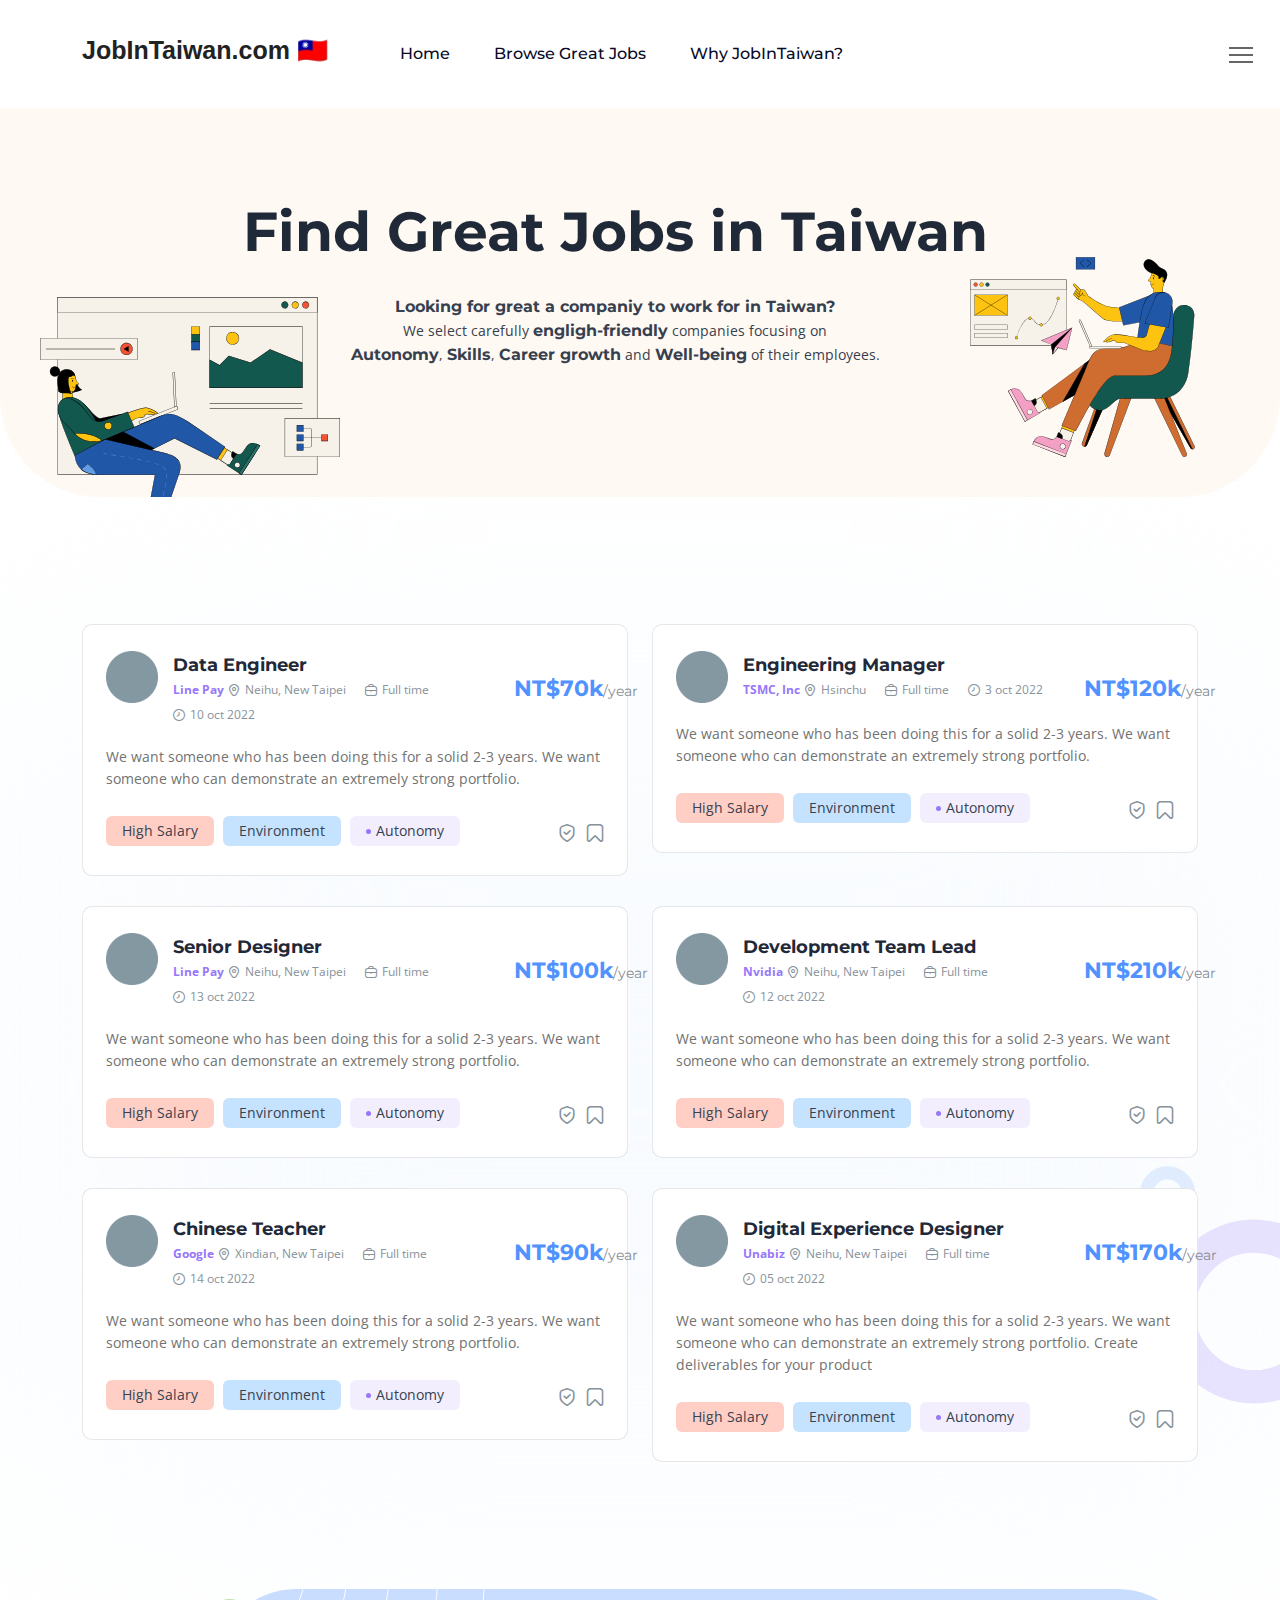
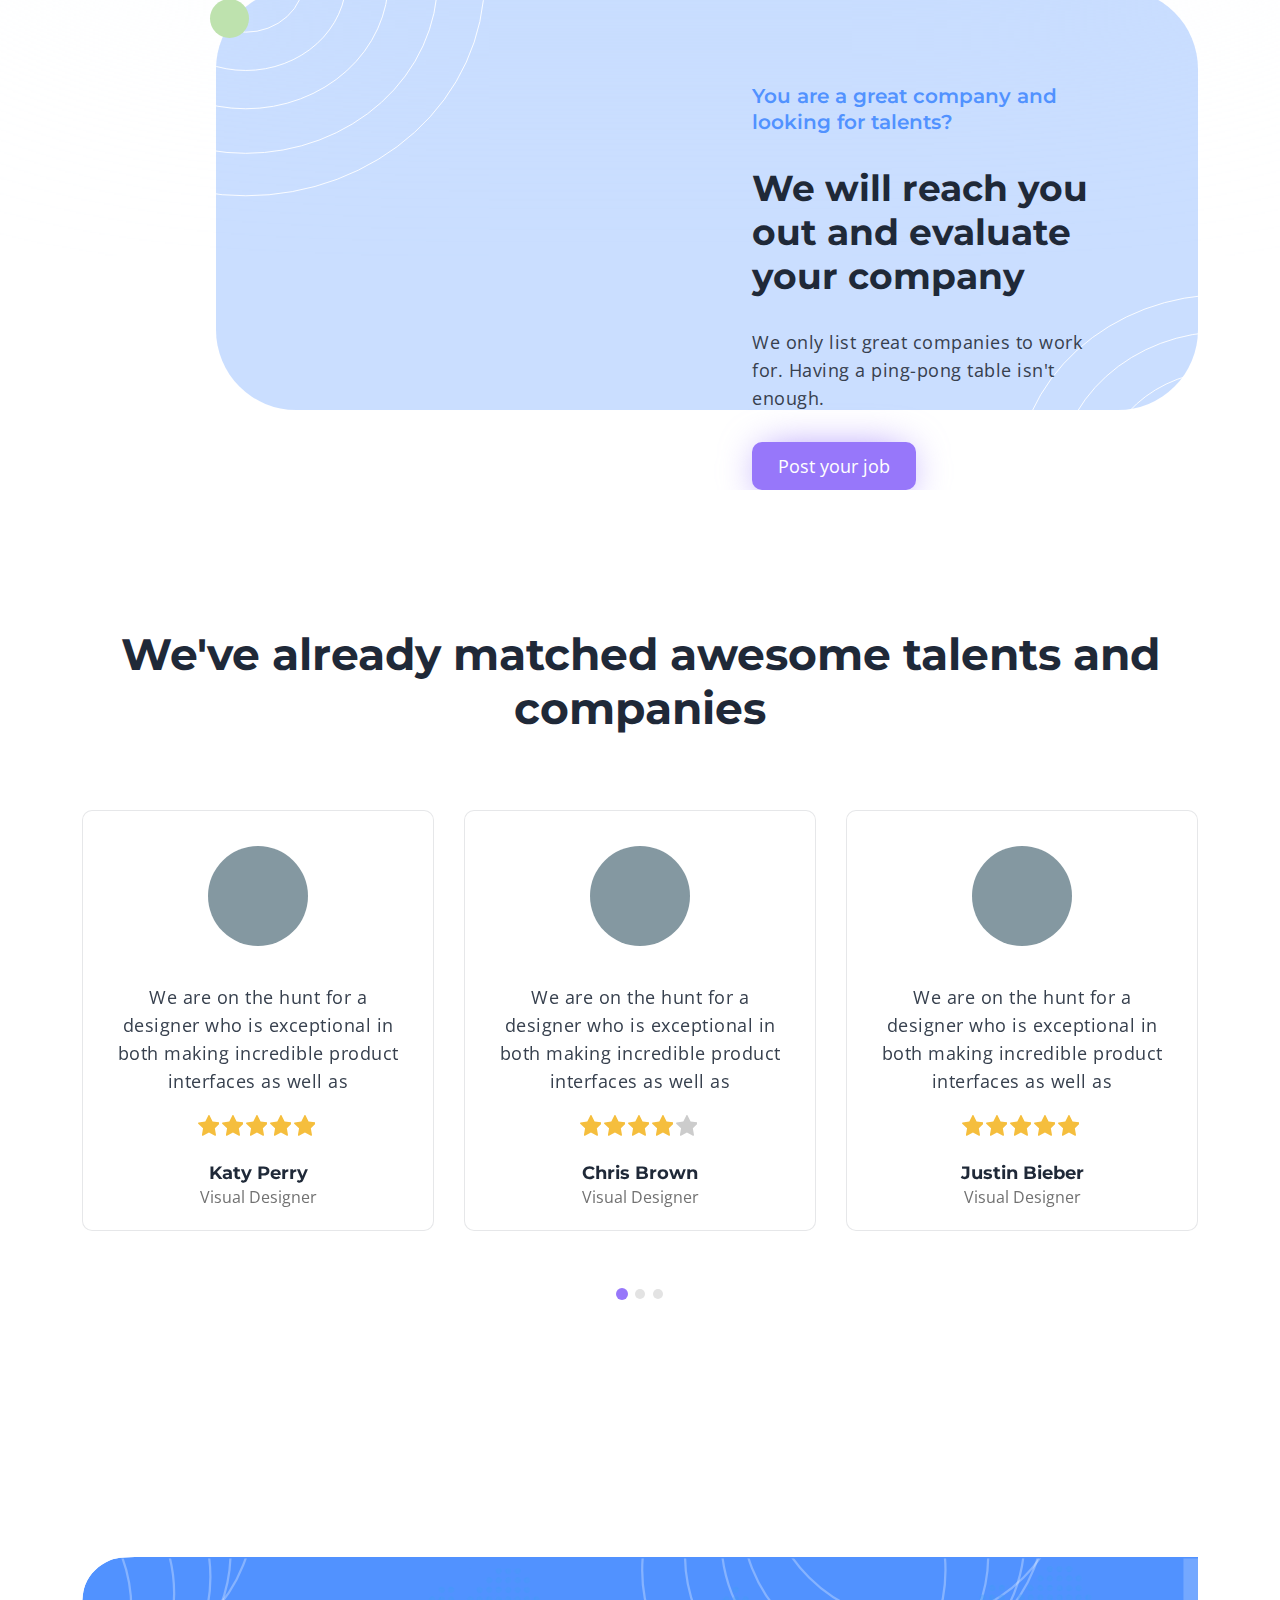
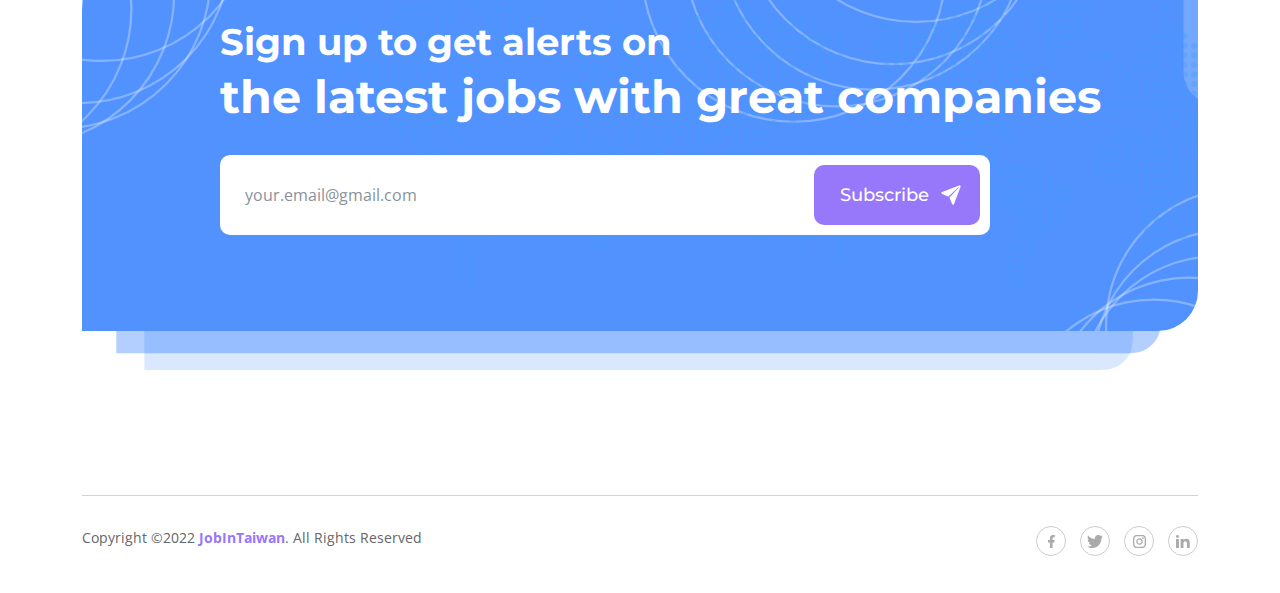
==== commit a74ba7f7: "add form" ====
--- a/index.html
+++ b/index.html
@@ -1,6 +1,14 @@
 <!DOCTYPE html>
 <html class="no-js" lang="en">
 <head>
+    <!-- Google tag (gtag.js) -->
+    <script async src="https://www.googletagmanager.com/gtag/js?id=G-TCX93XTRFG"></script>
+    <script>
+        window.dataLayer = window.dataLayer || [];
+        function gtag(){dataLayer.push(arguments);}
+        gtag('js', new Date());
+        gtag('config', 'G-TCX93XTRFG');
+    </script>
     <meta charset="utf-8" />
     <title>JobInTaiwan - Find Great Jobs in Taiwan</title>
     <meta http-equiv="x-ua-compatible" content="ie=edge" />
@@ -47,9 +55,9 @@
                                 <li class="">
                                     <a href="why.html">Why JobInTaiwan?</a>
                                 </li>
-                                <li class="">
+                                <!-- <li class="">
                                     <a href="about.html">Who are we?</a>
-                                </li>
+                                </li> -->
                             </ul>
                         </nav>
                         <div class="burger-icon burger-icon-white">
@@ -61,7 +69,7 @@
                 </div>
                 <div class="header-right">
                     <div class="block-signin">
-                        <a href="#" class="btn btn-default btn-shadow ml-40 hover-up">Post a Job</a>
+                        <a href="https://forms.gle/f1DHPwNkeKqBUGpA8" class="btn btn-default btn-shadow ml-40 hover-up">Post a Job</a>
                     </div>
                 </div>
             </div>
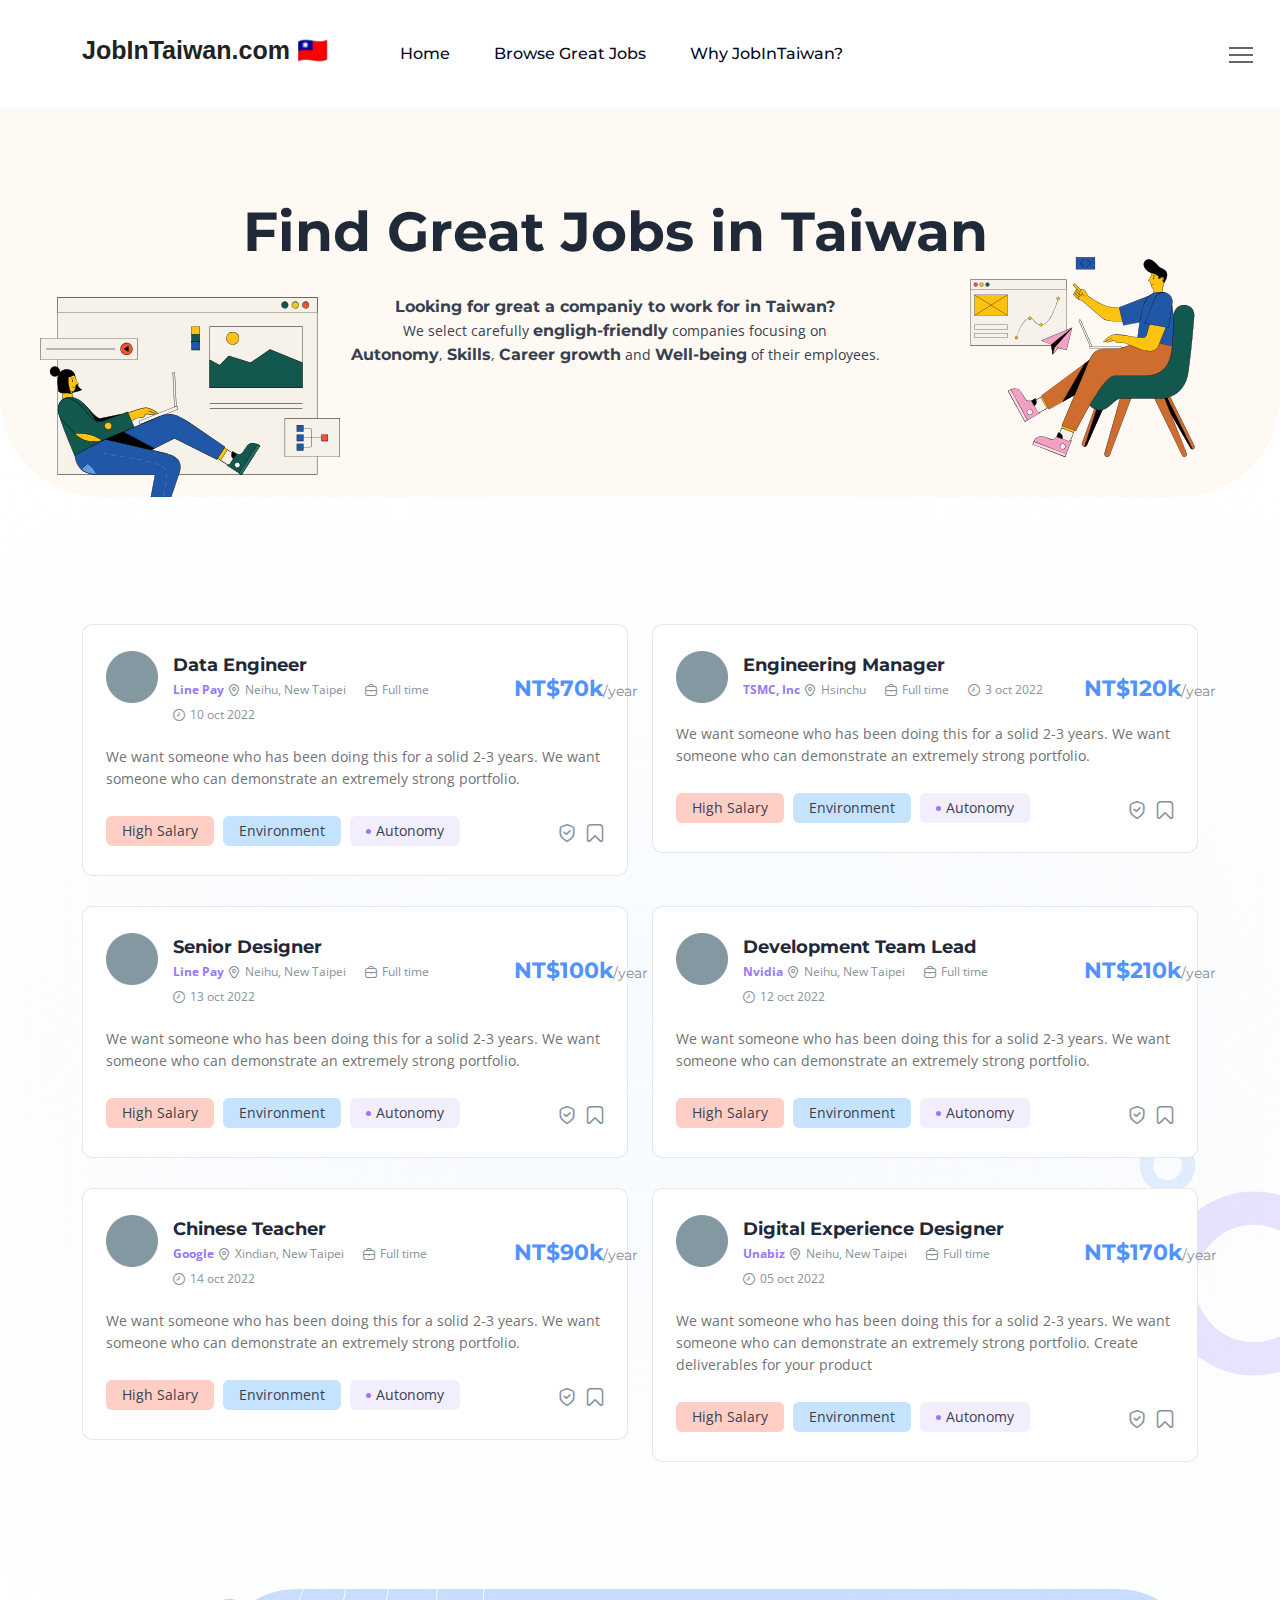
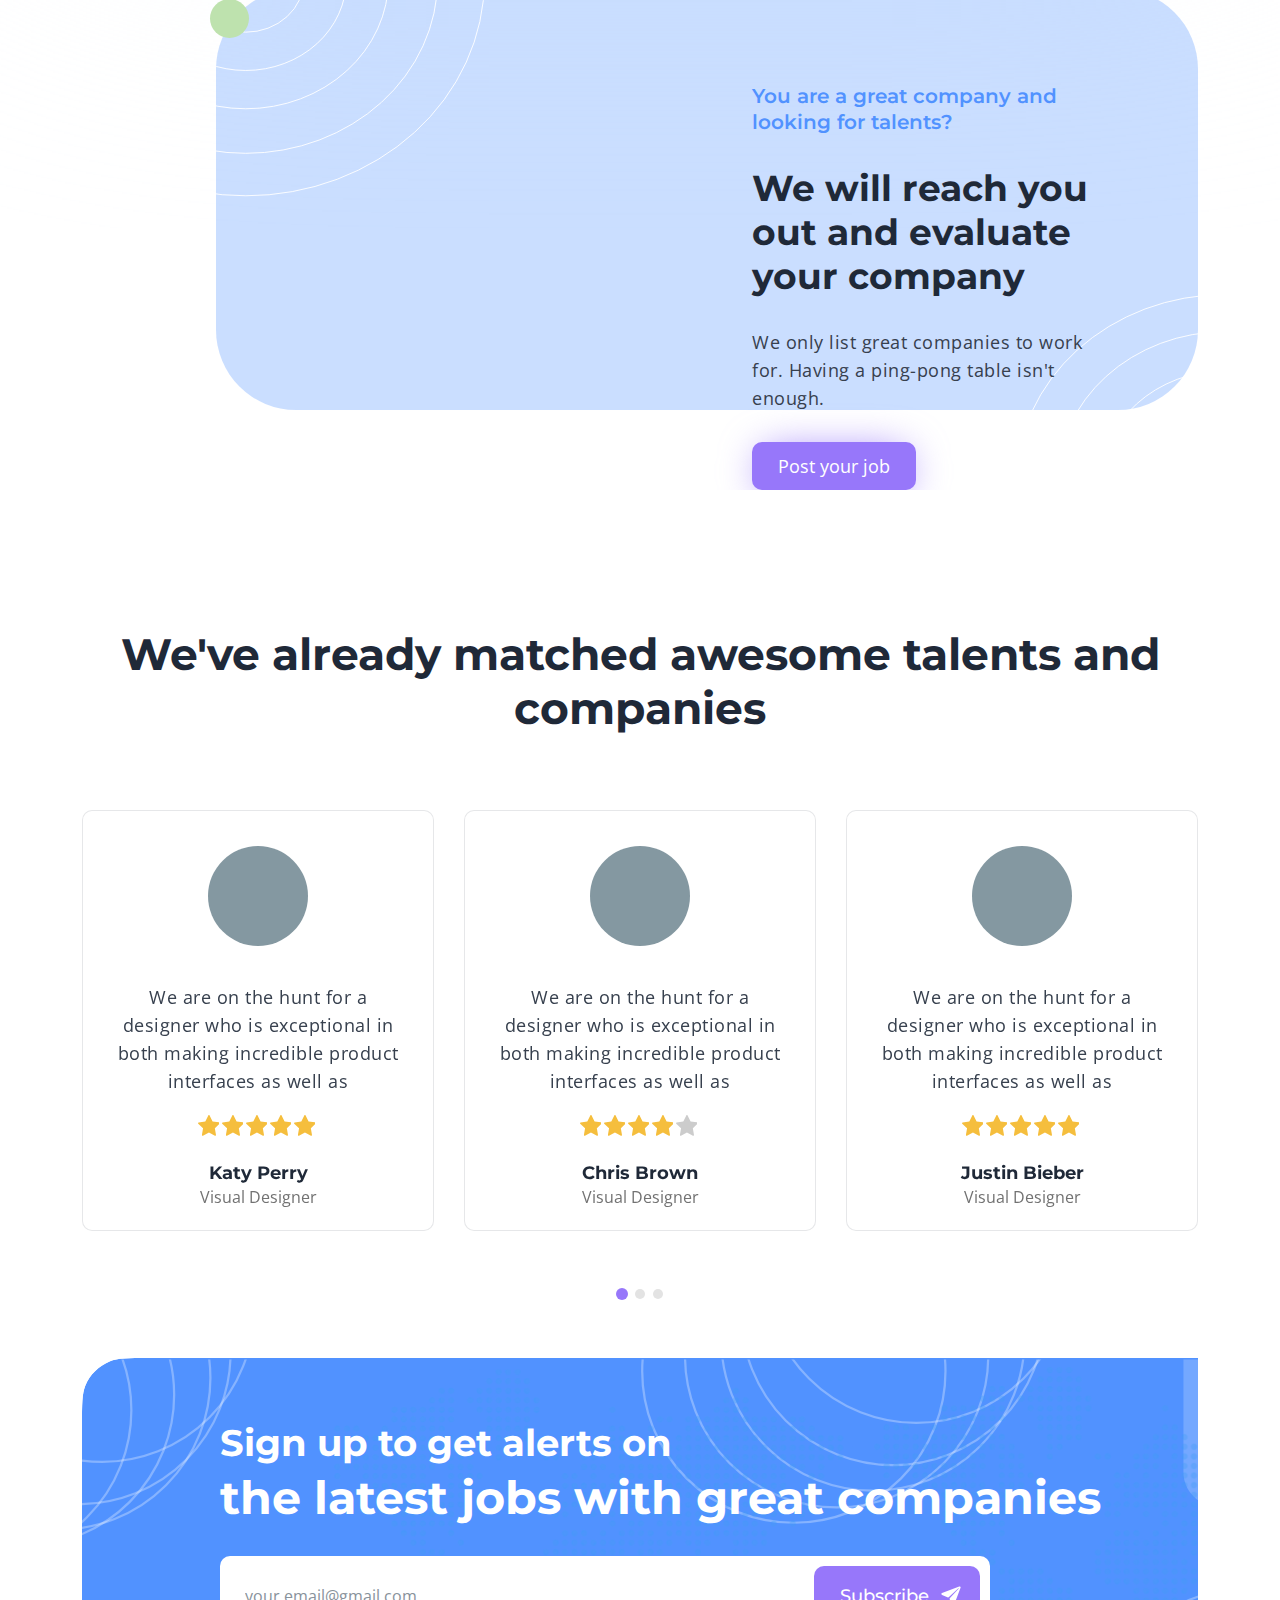
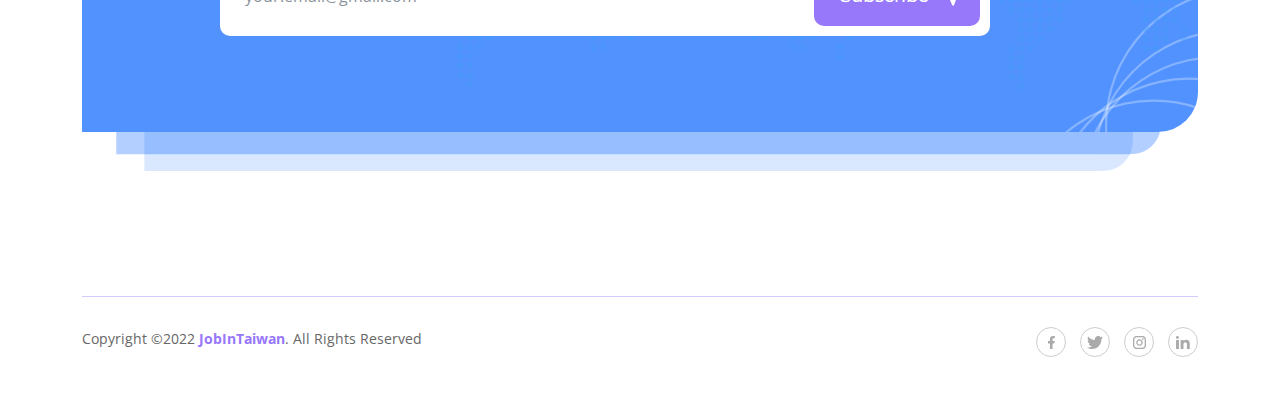
==== commit f5bf58d7: "cleanup mode" ====
--- a/index.html
+++ b/index.html
@@ -539,7 +539,7 @@
                 </div>
             </div>
         </section>
-        <div class="section-box">
+        <!-- <div class="section-box">
             <div class="container">
                 <ul class="list-partners">
                     <li class="wow animate__animated animate__fadeInUp hover-up" data-wow-delay="0s">
@@ -589,7 +589,7 @@
                     </li>
                 </ul>
             </div>
-        </div>
+        </div> -->
         <section class="section-box mt-50 mb-60">
             <div class="container">
                 <div class="box-newsletter">
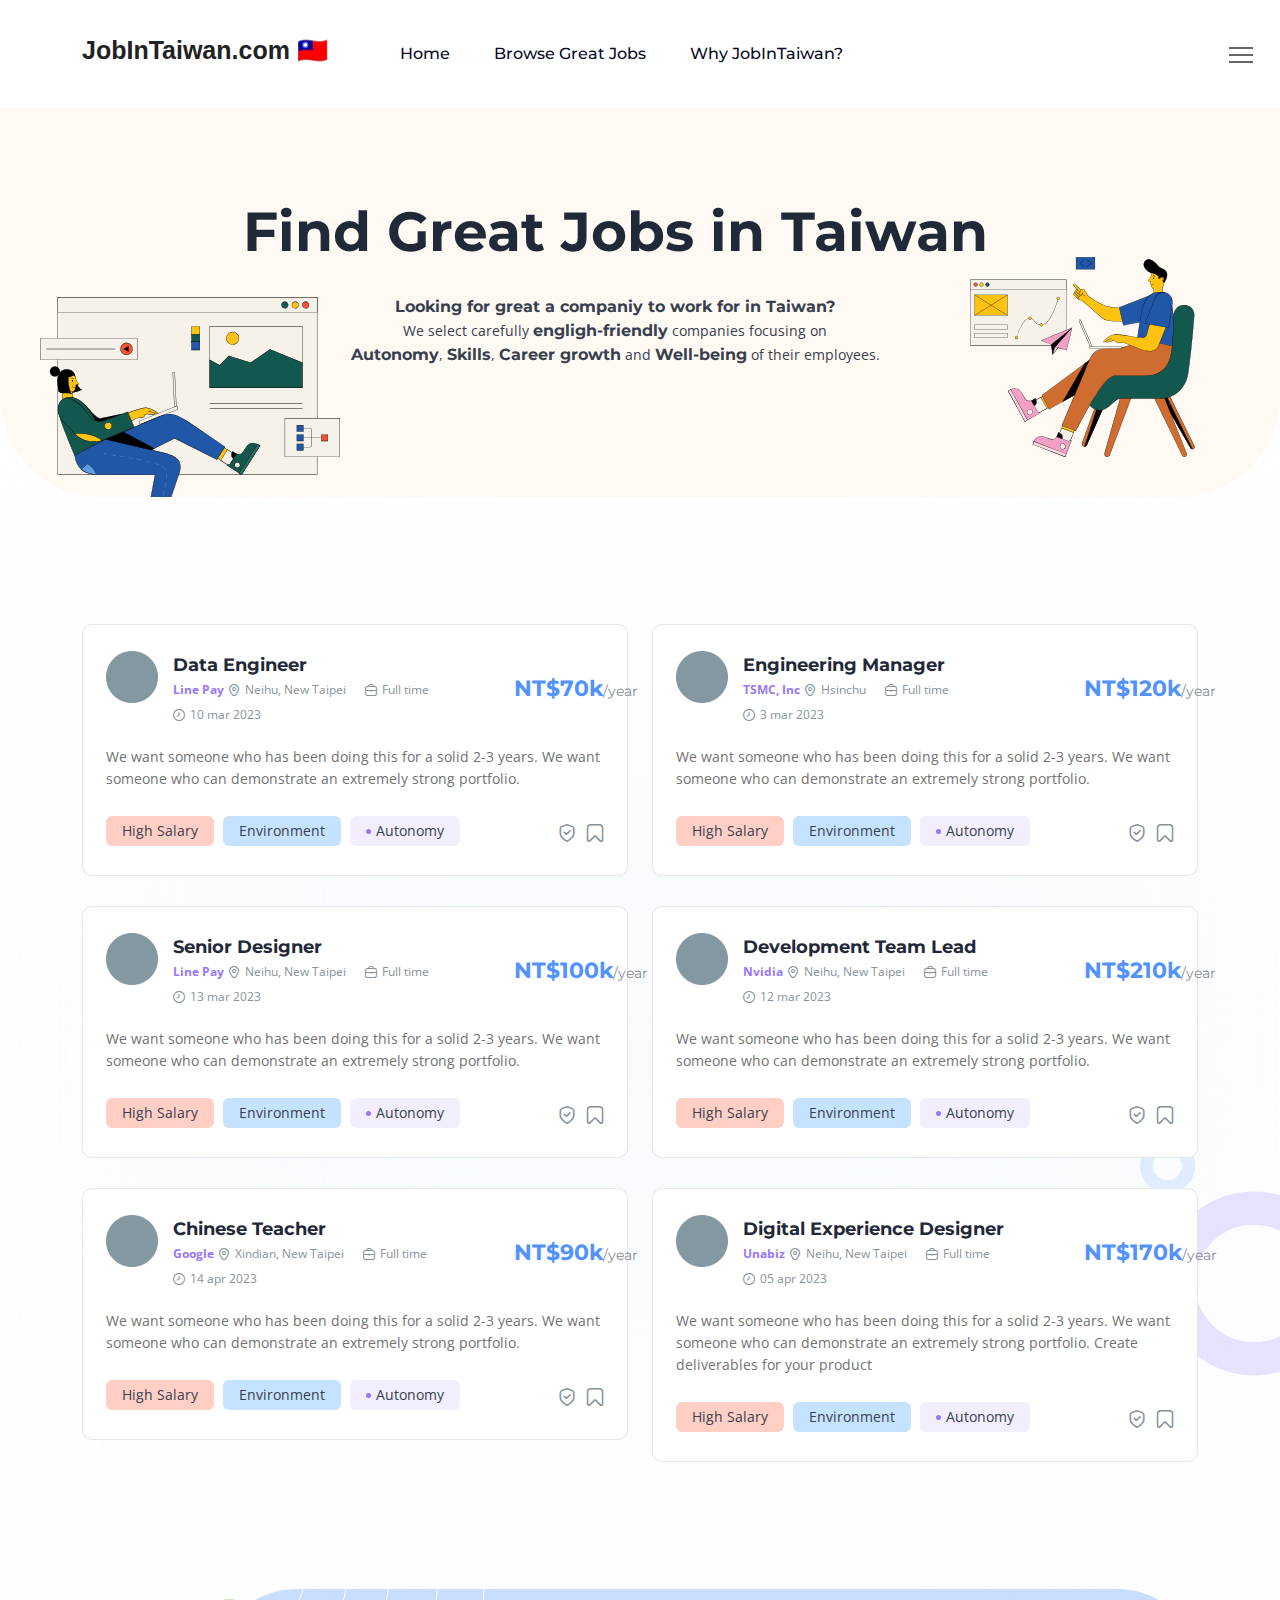
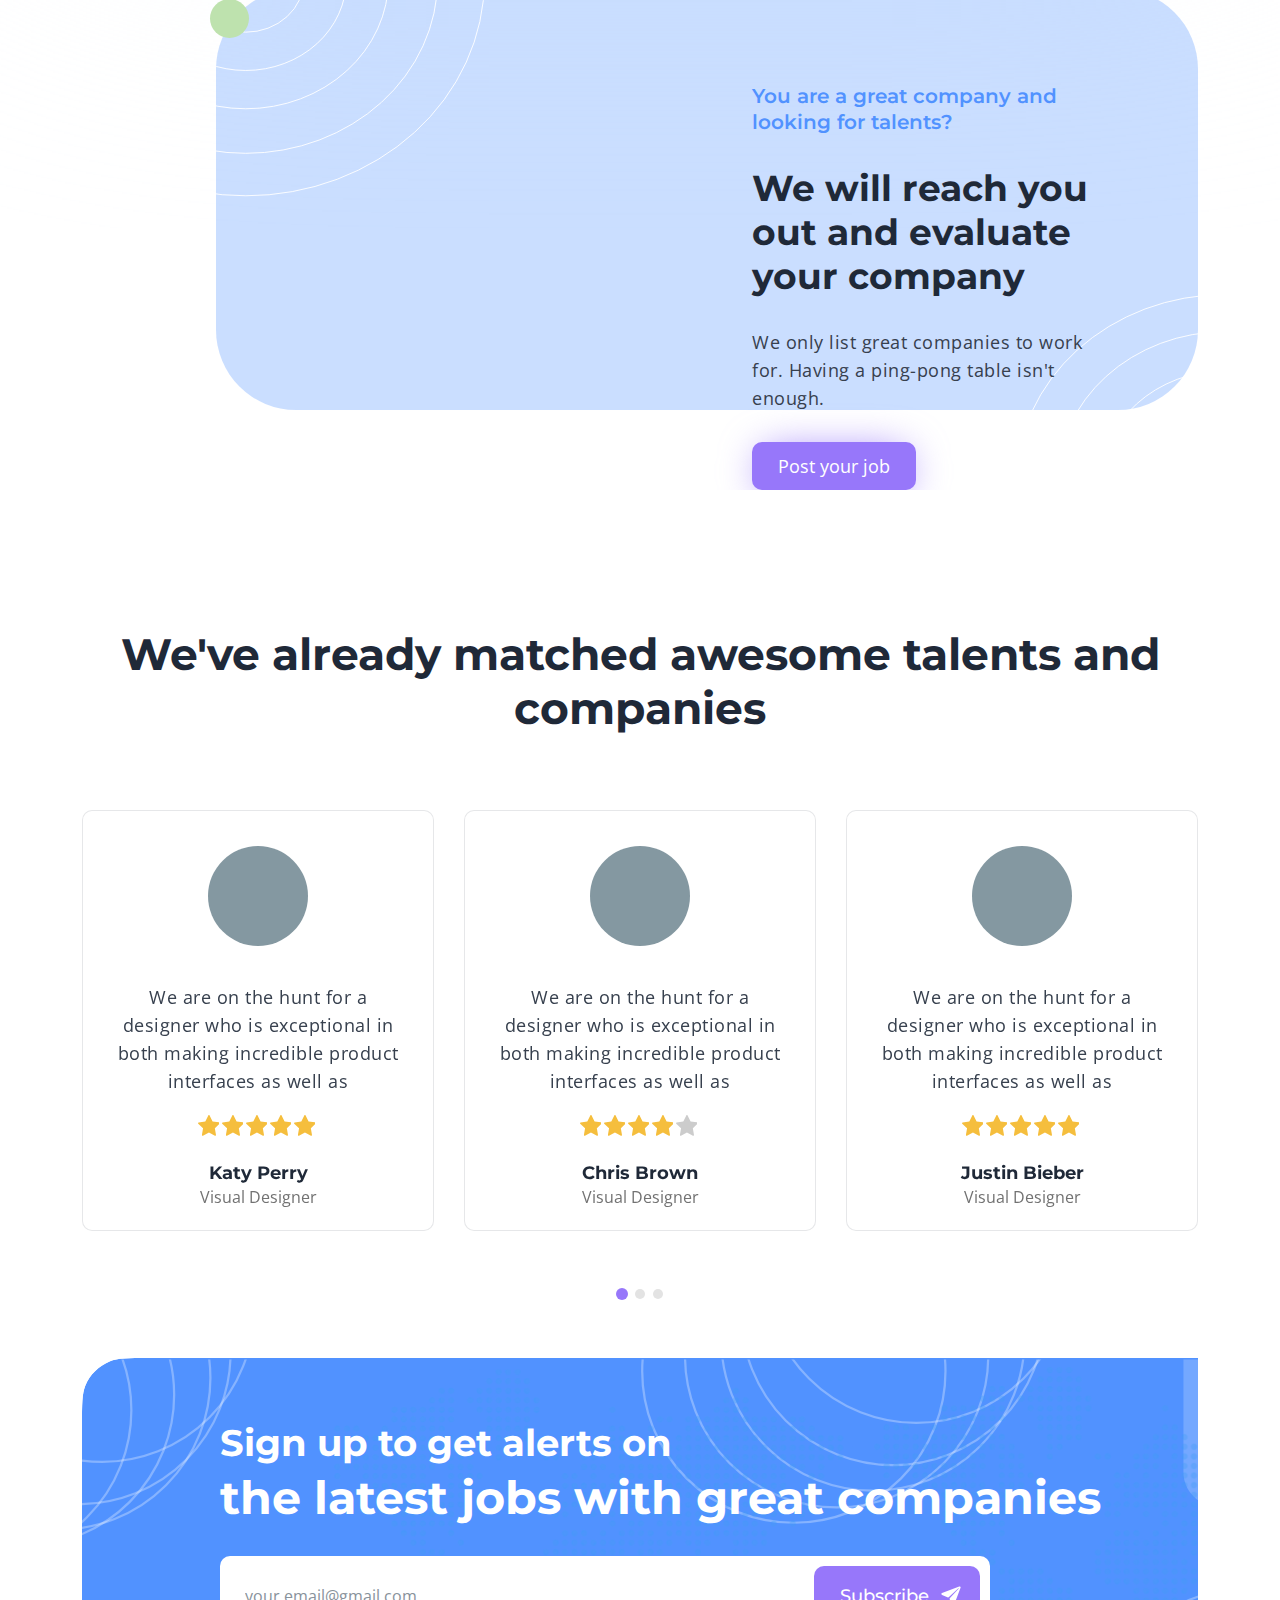
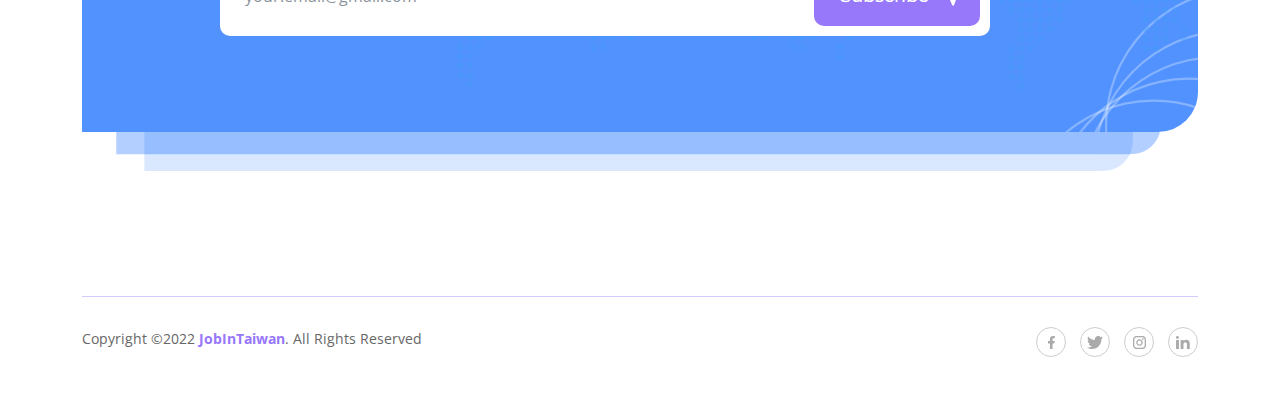
==== commit f4699778: "cleanup mode" ====
--- a/index.html
+++ b/index.html
@@ -152,7 +152,7 @@
                                                 <a href="employers-list.html"><span class="card-job-top--company">Line Pay</span></a>
                                                 <span class="card-job-top--location text-sm"><i class="fi-rr-marker"></i> Neihu, New Taipei</span>
                                                 <span class="card-job-top--type-job text-sm"><i class="fi-rr-briefcase"></i>Full time</span>
-                                                <span class="card-job-top--post-time text-sm"><i class="fi-rr-clock"></i> 10 oct 2022</span>
+                                                <span class="card-job-top--post-time text-sm"><i class="fi-rr-clock"></i> 10 mar 2023</span>
                                             </div>
                                             <div class="col-md-3 text-md-end text-start">
                                                 <span class="card-job-top--price">NT$70k<span>/year</span></span>
@@ -196,7 +196,7 @@
                                                 <a href="employers-list.html"><span class="card-job-top--company">TSMC, Inc</span></a>
                                                 <span class="card-job-top--location text-sm"><i class="fi-rr-marker"></i> Hsinchu</span>
                                                 <span class="card-job-top--type-job text-sm"><i class="fi-rr-briefcase"></i>Full time</span>
-                                                <span class="card-job-top--post-time text-sm"><i class="fi-rr-clock"></i> 3 oct 2022</span>
+                                                <span class="card-job-top--post-time text-sm"><i class="fi-rr-clock"></i> 3 mar 2023</span>
                                             </div>
                                             <div class="col-md-3 text-md-end text-start">
                                                 <span class="card-job-top--price">NT$120k<span>/year</span></span>
@@ -241,7 +241,7 @@
                                                 <a href="employers-list.html"><span class="card-job-top--company">Line Pay</span></a>
                                                 <span class="card-job-top--location text-sm"><i class="fi-rr-marker"></i> Neihu, New Taipei</span>
                                                 <span class="card-job-top--type-job text-sm"><i class="fi-rr-briefcase"></i>Full time</span>
-                                                <span class="card-job-top--post-time text-sm"><i class="fi-rr-clock"></i> 13 oct 2022</span>
+                                                <span class="card-job-top--post-time text-sm"><i class="fi-rr-clock"></i> 13 mar 2023</span>
                                             </div>
                                             <div class="col-md-3 text-md-end text-start">
                                                 <span class="card-job-top--price">NT$100k<span>/year</span></span>
@@ -285,7 +285,7 @@
                                                 <a href="employers-list.html"><span class="card-job-top--company">Nvidia</span></a>
                                                 <span class="card-job-top--location text-sm"><i class="fi-rr-marker"></i> Neihu, New Taipei</span>
                                                 <span class="card-job-top--type-job text-sm"><i class="fi-rr-briefcase"></i>Full time</span>
-                                                <span class="card-job-top--post-time text-sm"><i class="fi-rr-clock"></i> 12 oct 2022</span>
+                                                <span class="card-job-top--post-time text-sm"><i class="fi-rr-clock"></i> 12 mar 2023</span>
                                             </div>
                                             <div class="col-md-3 text-md-end text-start">
                                                 <span class="card-job-top--price">NT$210k<span>/year</span></span>
@@ -330,7 +330,7 @@
                                                 <a href="employers-list.html"><span class="card-job-top--company">Google</span></a>
                                                 <span class="card-job-top--location text-sm"><i class="fi-rr-marker"></i> Xindian, New Taipei</span>
                                                 <span class="card-job-top--type-job text-sm"><i class="fi-rr-briefcase"></i>Full time</span>
-                                                <span class="card-job-top--post-time text-sm"><i class="fi-rr-clock"></i> 14 oct 2022</span>
+                                                <span class="card-job-top--post-time text-sm"><i class="fi-rr-clock"></i> 14 apr 2023</span>
                                             </div>
                                             <div class="col-md-3 text-md-end text-start">
                                                 <span class="card-job-top--price">NT$90k<span>/year</span></span>
@@ -375,7 +375,7 @@
                                                 <a href="employers-list.html"><span class="card-job-top--company">Unabiz</span></a>
                                                 <span class="card-job-top--location text-sm"><i class="fi-rr-marker"></i> Neihu, New Taipei</span>
                                                 <span class="card-job-top--type-job text-sm"><i class="fi-rr-briefcase"></i>Full time</span>
-                                                <span class="card-job-top--post-time text-sm"><i class="fi-rr-clock"></i> 05 oct 2022</span>
+                                                <span class="card-job-top--post-time text-sm"><i class="fi-rr-clock"></i> 05 apr 2023</span>
                                             </div>
                                             <div class="col-md-3 text-md-end text-start">
                                                 <span class="card-job-top--price">NT$170k<span>/year</span></span>
@@ -424,7 +424,7 @@
                                     We only list great companies to work for. Having a ping-pong table isn't enough. 
                                 </p>
                                 <div class="box-button-shadow mt-30">
-                                    <a href="job-grid.html" class="btn btn-default">Post your job</a>
+                                    <a href="https://forms.gle/f1DHPwNkeKqBUGpA8" class="btn btn-default">Post your job</a>
                                 </div>
                             </div>
                         </div>
